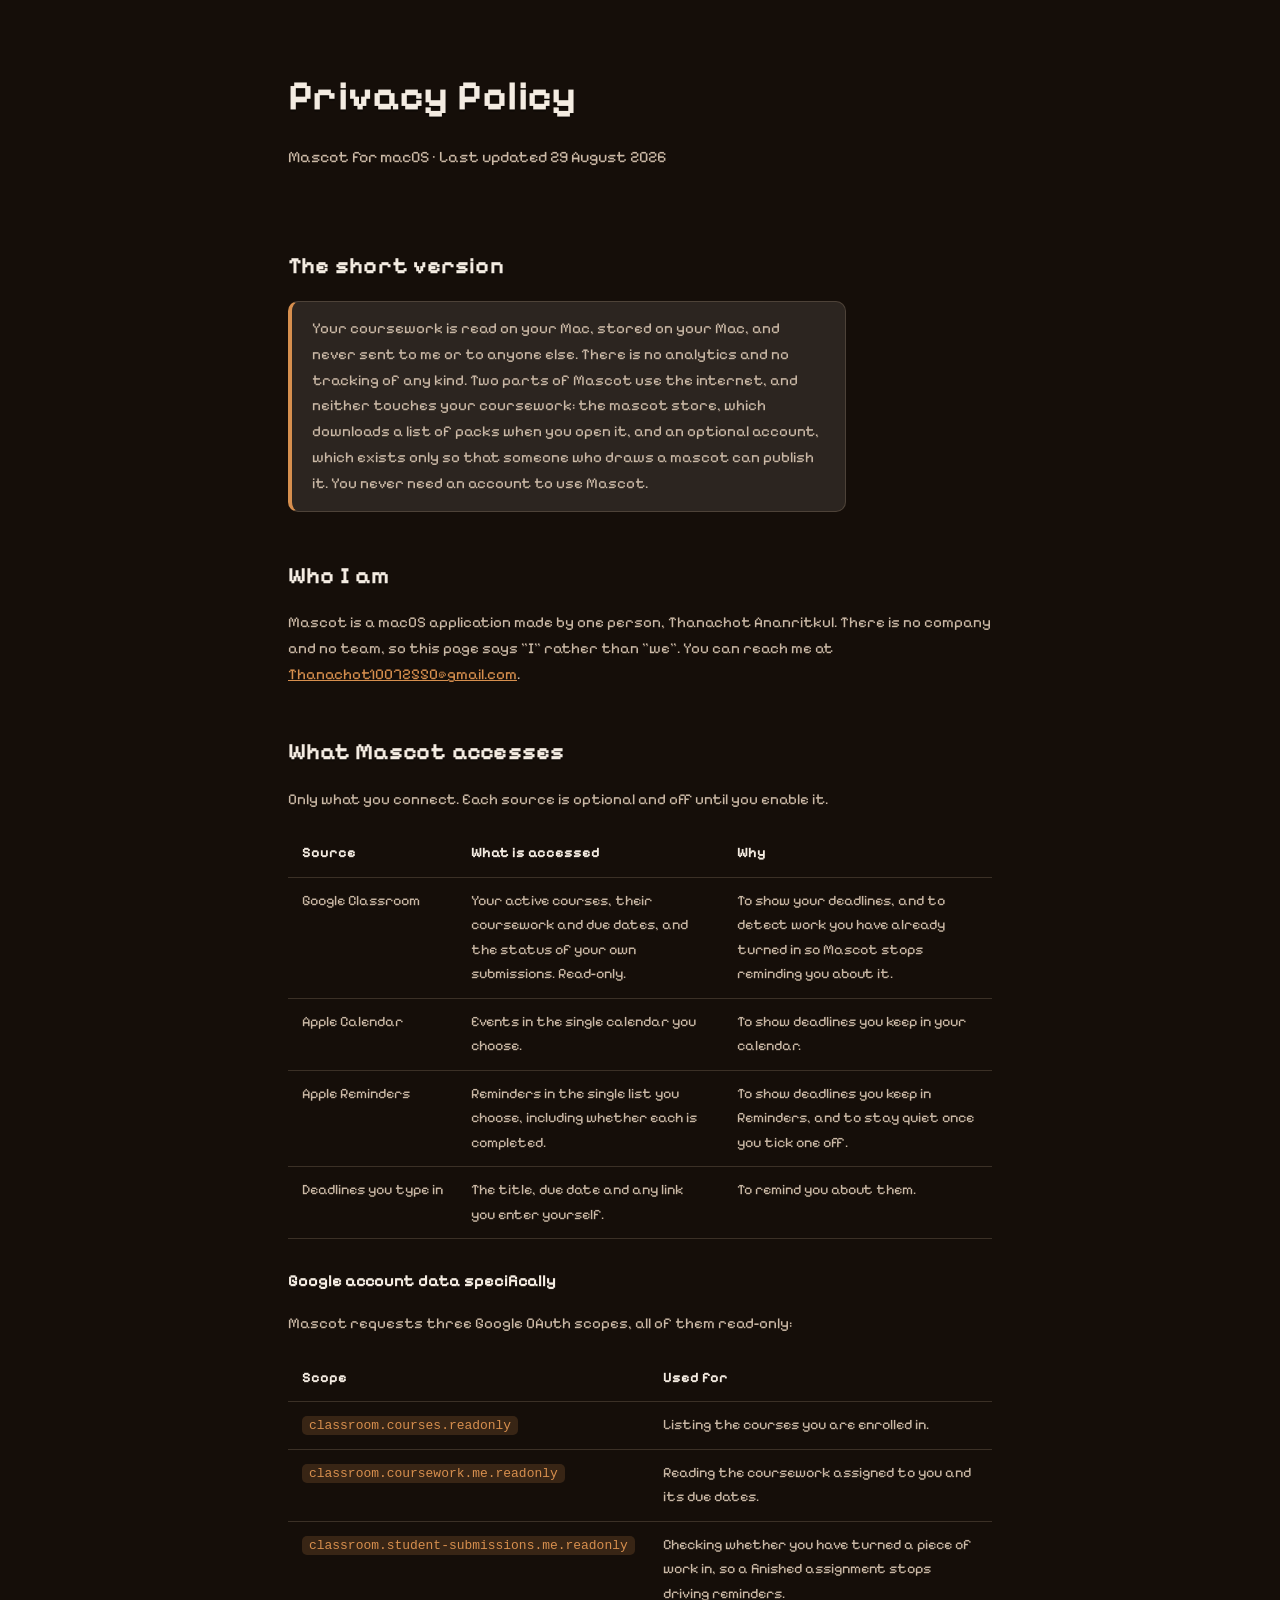
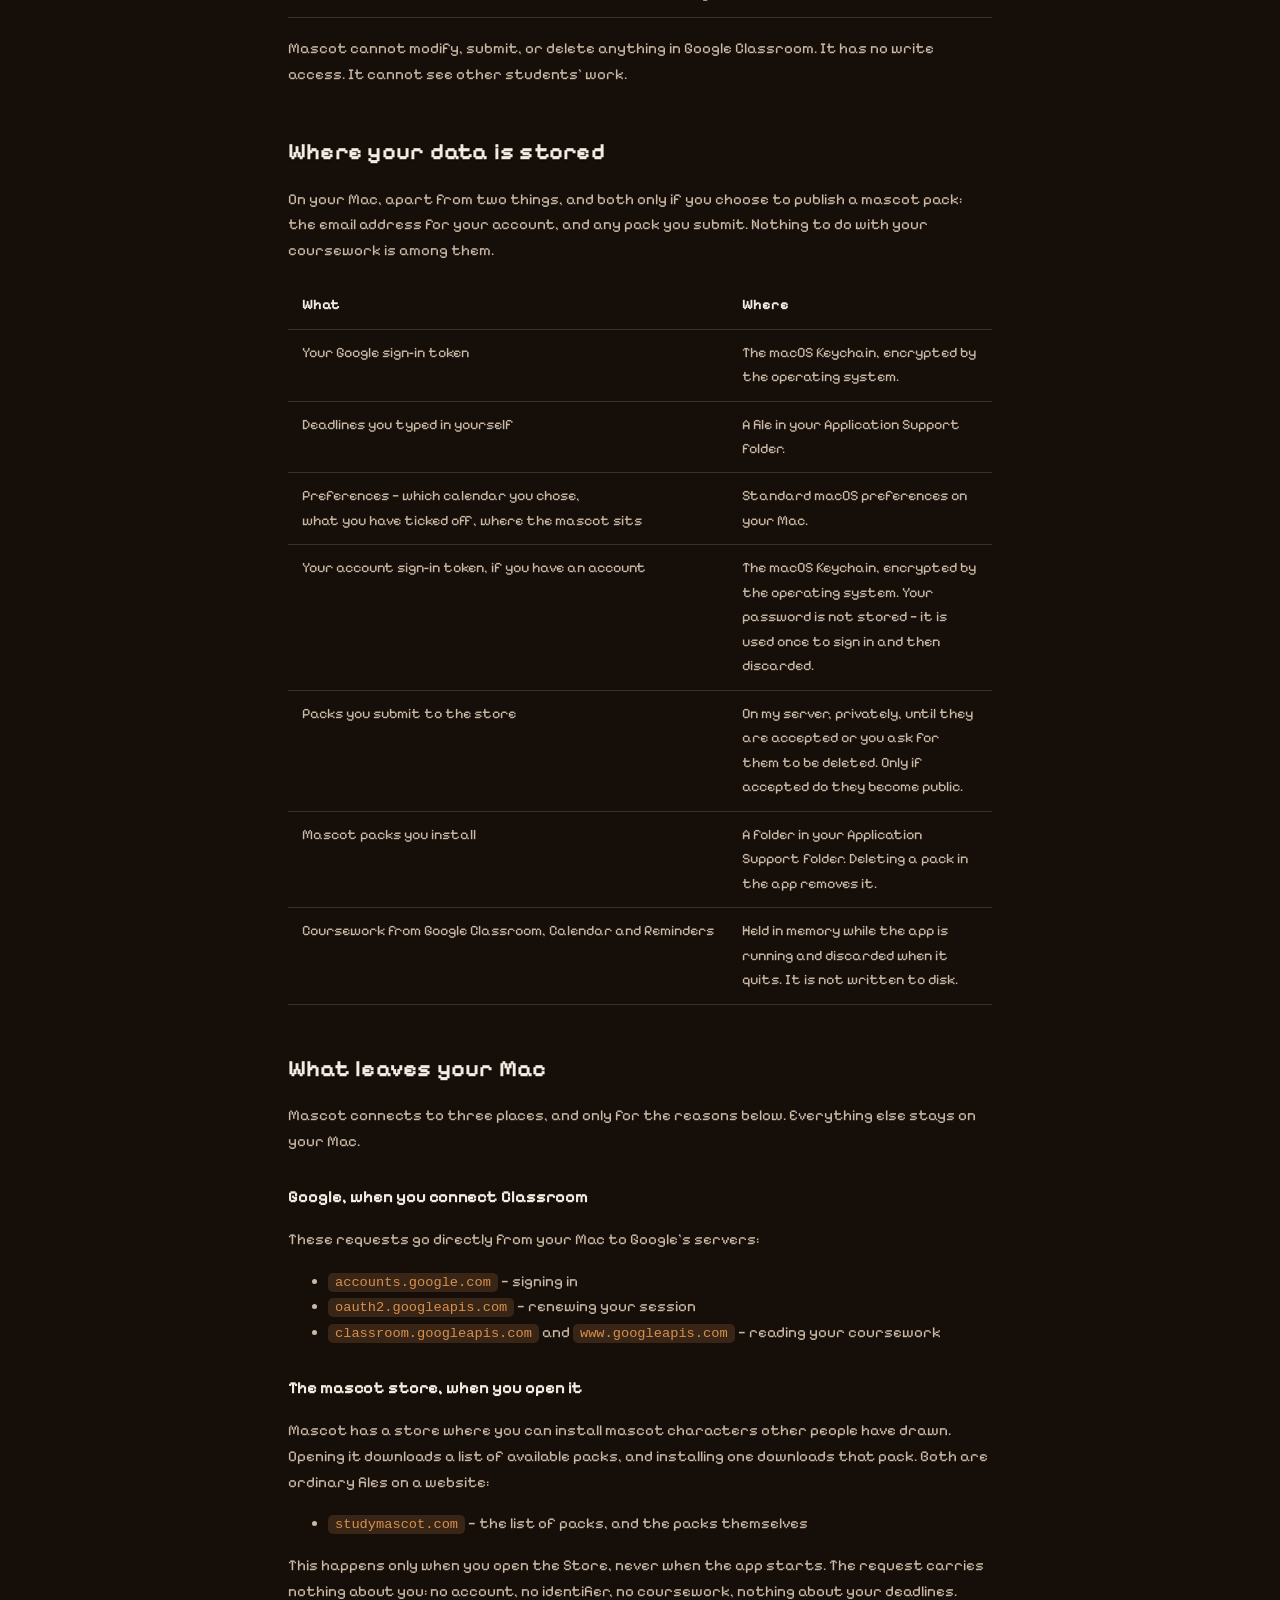
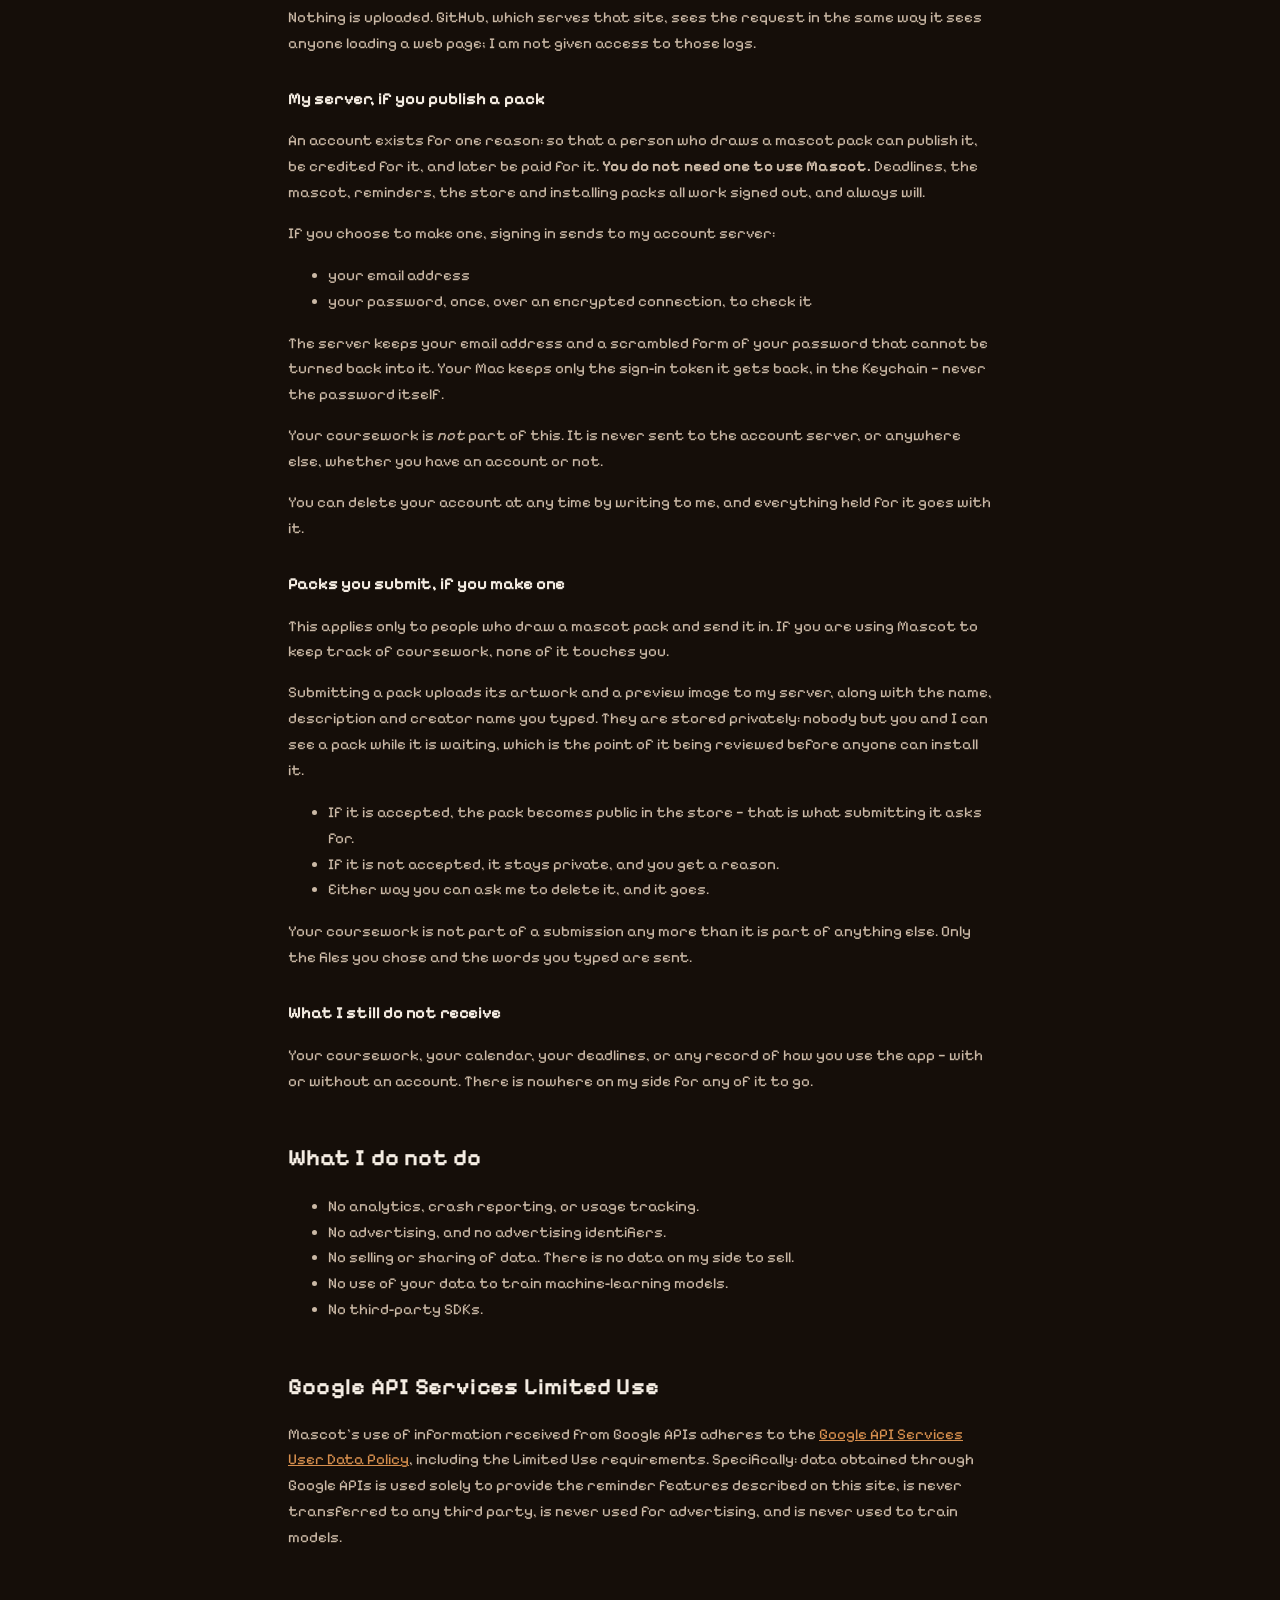
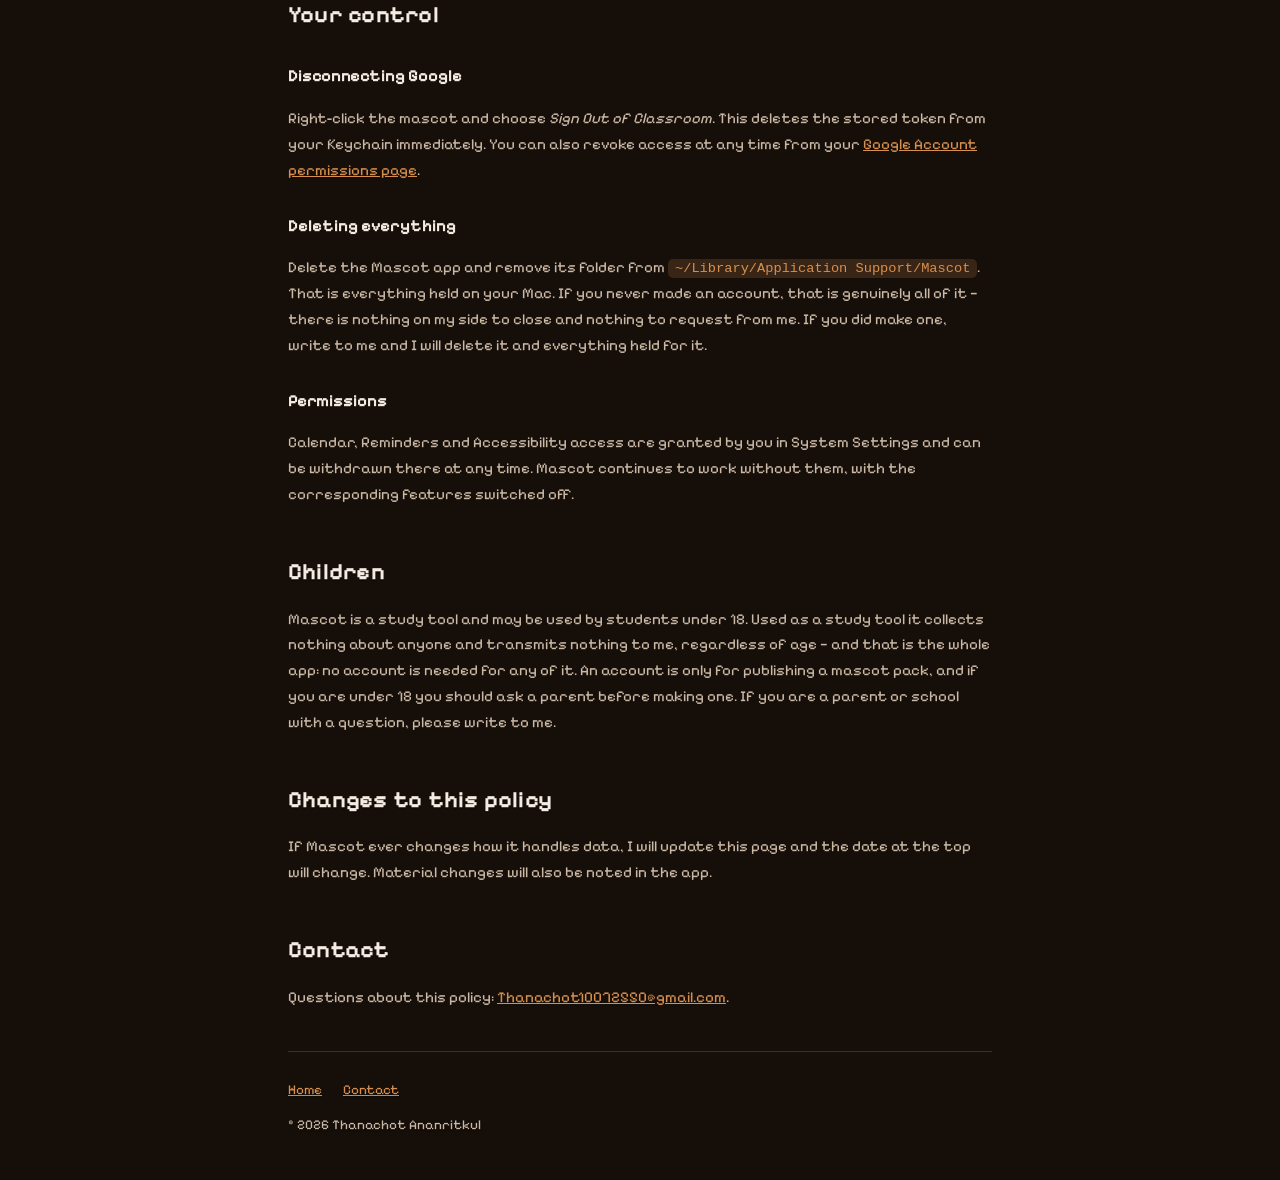
==== privacy.html @ b9bcf51c "Move the site to studymascot.com" ====
<!doctype html>
<html lang="en">
<head>
<meta charset="utf-8">
<meta name="viewport" content="width=device-width, initial-scale=1">
<title>Privacy Policy — Mascot</title>
<meta name="description" content="How Mascot for macOS handles your data. Short version: it stays on your Mac.">
<link rel="stylesheet" href="style.css">
</head>
<body class="doc">
<div class="wrap">

<header style="padding-bottom:24px">
    <h1>Privacy Policy</h1>
    <p class="lede">Mascot for macOS · Last updated 29 August 2026</p>
</header>

<h2>The short version</h2>

<p class="note">
    Your coursework is read on your Mac, stored on your Mac, and never sent to me or
    to anyone else. There is no analytics and no tracking of any kind.
    Two parts of Mascot use the internet, and neither touches your coursework: the
    mascot store, which downloads a list of packs when you open it, and an optional
    account, which exists only so that someone who draws a mascot can publish it.
    You never need an account to use Mascot.
</p>

<h2>Who I am</h2>

<p>
    Mascot is a macOS application made by one person, Thanachot Ananritkul. There is no
    company and no team, so this page says "I" rather than "we". You can reach me at <a href="mailto:Thanachot10072550@gmail.com">Thanachot10072550@gmail.com</a>.
</p>

<h2>What Mascot accesses</h2>

<p>Only what you connect. Each source is optional and off until you enable it.</p>

<table>
    <tr>
        <th>Source</th>
        <th>What is accessed</th>
        <th>Why</th>
    </tr>
    <tr>
        <td>Google Classroom</td>
        <td>
            Your active courses, their coursework and due dates, and the status of
            your own submissions. Read-only.
        </td>
        <td>
            To show your deadlines, and to detect work you have already turned in so
            Mascot stops reminding you about it.
        </td>
    </tr>
    <tr>
        <td>Apple Calendar</td>
        <td>Events in the single calendar you choose.</td>
        <td>To show deadlines you keep in your calendar.</td>
    </tr>
    <tr>
        <td>Apple Reminders</td>
        <td>Reminders in the single list you choose, including whether each is completed.</td>
        <td>To show deadlines you keep in Reminders, and to stay quiet once you tick one off.</td>
    </tr>
    <tr>
        <td>Deadlines you type in</td>
        <td>The title, due date and any link you enter yourself.</td>
        <td>To remind you about them.</td>
    </tr>
</table>

<h3>Google account data specifically</h3>

<p>Mascot requests three Google OAuth scopes, all of them read-only:</p>

<table>
    <tr><th>Scope</th><th>Used for</th></tr>
    <tr>
        <td><code>classroom.courses.readonly</code></td>
        <td>Listing the courses you are enrolled in.</td>
    </tr>
    <tr>
        <td><code>classroom.coursework.me.readonly</code></td>
        <td>Reading the coursework assigned to you and its due dates.</td>
    </tr>
    <tr>
        <td><code>classroom.student-submissions.me.readonly</code></td>
        <td>
            Checking whether you have turned a piece of work in, so a finished
            assignment stops driving reminders.
        </td>
    </tr>
</table>

<p>
    Mascot cannot modify, submit, or delete anything in Google Classroom. It has no
    write access. It cannot see other students' work.
</p>

<h2>Where your data is stored</h2>

<p>
    On your Mac, apart from two things, and both only if you choose to publish a
    mascot pack: the email address for your account, and any pack you submit. Nothing
    to do with your coursework is among them.
</p>

<table>
    <tr><th>What</th><th>Where</th></tr>
    <tr>
        <td>Your Google sign-in token</td>
        <td>The macOS Keychain, encrypted by the operating system.</td>
    </tr>
    <tr>
        <td>Deadlines you typed in yourself</td>
        <td>A file in your Application Support folder.</td>
    </tr>
    <tr>
        <td>Preferences — which calendar you chose,<br> what you have ticked off, where the mascot sits<br></td>
        <td>Standard macOS preferences on your Mac.</td>
    </tr>
    <tr>
        <td>Your account sign-in token, if you have an account</td>
        <td>
            The macOS Keychain, encrypted by the operating system. Your password is
            not stored — it is used once to sign in and then discarded.
        </td>
    </tr>
    <tr>
        <td>Packs you submit to the store</td>
        <td>
            On my server, privately, until they are accepted or you ask for them to be
            deleted. Only if accepted do they become public.
        </td>
    </tr>
    <tr>
        <td>Mascot packs you install</td>
        <td>
            A folder in your Application Support folder. Deleting a pack in the app
            removes it.
        </td>
    </tr>
    <tr>
        <td>Coursework from Google Classroom, Calendar and Reminders</td>
        <td>
            Held in memory while the app is running and discarded when it quits. It is
            not written to disk.
        </td>
    </tr>
</table>

<h2>What leaves your Mac</h2>

<p>
    Mascot connects to three places, and only for the reasons below. Everything else
    stays on your Mac.
</p>

<h3>Google, when you connect Classroom</h3>

<p>These requests go directly from your Mac to Google's servers:</p>

<ul>
    <li><code>accounts.google.com</code> — signing in</li>
    <li><code>oauth2.googleapis.com</code> — renewing your session</li>
    <li><code>classroom.googleapis.com</code> and <code>www.googleapis.com</code> — reading your coursework</li>
</ul>

<h3>The mascot store, when you open it</h3>

<p>
    Mascot has a store where you can install mascot characters other people have
    drawn. Opening it downloads a list of available packs, and installing one
    downloads that pack. Both are ordinary files on a website:
</p>

<ul>
    <li><code>studymascot.com</code> — the list of packs, and the packs themselves</li>
</ul>

<p>
    This happens only when you open the Store, never when the app starts. The request
    carries nothing about you: no account, no identifier, no coursework, nothing about
    your deadlines. Nothing is uploaded. GitHub, which serves that site, sees the
    request in the same way it sees anyone loading a web page; I am not given access
    to those logs.
</p>

<h3>My server, if you publish a pack</h3>

<p>
    An account exists for one reason: so that a person who draws a mascot pack can
    publish it, be credited for it, and later be paid for it. <strong>You do not need
    one to use Mascot.</strong> Deadlines, the mascot, reminders, the store and
    installing packs all work signed out, and always will.
</p>

<p>If you choose to make one, signing in sends to my account server:</p>

<ul>
    <li>your email address</li>
    <li>your password, once, over an encrypted connection, to check it</li>
</ul>

<p>
    The server keeps your email address and a scrambled form of your password that
    cannot be turned back into it. Your Mac keeps only the sign-in token it gets back,
    in the Keychain — never the password itself.
</p>

<p>
    Your coursework is <em>not</em> part of this. It is never sent to the account
    server, or anywhere else, whether you have an account or not.
</p>

<p>
    You can delete your account at any time by writing to me, and everything held for
    it goes with it.
</p>

<h3>Packs you submit, if you make one</h3>

<p>
    This applies only to people who draw a mascot pack and send it in. If you are using
    Mascot to keep track of coursework, none of it touches you.
</p>

<p>
    Submitting a pack uploads its artwork and a preview image to my server, along with
    the name, description and creator name you typed. They are stored privately: nobody
    but you and I can see a pack while it is waiting, which is the point of it being
    reviewed before anyone can install it.
</p>

<ul>
    <li>If it is accepted, the pack becomes public in the store — that is what
        submitting it asks for.</li>
    <li>If it is not accepted, it stays private, and you get a reason.</li>
    <li>Either way you can ask me to delete it, and it goes.</li>
</ul>

<p>
    Your coursework is not part of a submission any more than it is part of anything
    else. Only the files you chose and the words you typed are sent.
</p>

<h3>What I still do not receive</h3>

<p>
    Your coursework, your calendar, your deadlines, or any record of how you use the
    app — with or without an account. There is nowhere on my side for any of it to go.
</p>

<h2>What I do not do</h2>

<ul>
    <li>No analytics, crash reporting, or usage tracking.</li>
    <li>No advertising, and no advertising identifiers.</li>
    <li>No selling or sharing of data. There is no data on my side to sell.</li>
    <li>No use of your data to train machine-learning models.</li>
    <li>No third-party SDKs.</li>
</ul>

<h2>Google API Services Limited Use</h2>

<p>
    Mascot's use of information received from Google APIs adheres to the
    <a href="https://developers.google.com/terms/api-services-user-data-policy">Google
    API Services User Data Policy</a>, including the Limited Use requirements.
    Specifically: data obtained through Google APIs is used solely to provide the
    reminder features described on this site, is never transferred to any third party,
    is never used for advertising, and is never used to train models.
</p>

<h2>Your control</h2>

<h3>Disconnecting Google</h3>
<p>
    Right-click the mascot and choose <em>Sign Out of Classroom</em>. This deletes the
    stored token from your Keychain immediately. You can also revoke access at any time
    from your
    <a href="https://myaccount.google.com/permissions">Google Account permissions
    page</a>.
</p>

<h3>Deleting everything</h3>
<p>
    Delete the Mascot app and remove its folder from
    <code>~/Library/Application Support/Mascot</code>. That is everything held on your
    Mac. If you never made an account, that is genuinely all of it — there is nothing
    on my side to close and nothing to request from me. If you did make one, write to
    me and I will delete it and everything held for it.
</p>

<h3>Permissions</h3>
<p>
    Calendar, Reminders and Accessibility access are granted by you in System Settings
    and can be withdrawn there at any time. Mascot continues to work without them, with
    the corresponding features switched off.
</p>

<h2>Children</h2>
<p>
    Mascot is a study tool and may be used by students under 18. Used as a study tool
    it collects nothing about anyone and transmits nothing to me, regardless of age —
    and that is the whole app: no account is needed for any of it. An account is only
    for publishing a mascot pack, and if you are under 18 you should ask a parent
    before making one. If you are a parent or school with a question, please write to
    me.
</p>

<h2>Changes to this policy</h2>
<p>
    If Mascot ever changes how it handles data, I will update this page and the date
    at the top will change. Material changes will also be noted in the app.
</p>

<h2>Contact</h2>
<p>
    Questions about this policy: <a href="mailto:Thanachot10072550@gmail.com">Thanachot10072550@gmail.com</a>.
</p>

<footer>
    <a href="index.html">Home</a>
    <a href="mailto:Thanachot10072550@gmail.com">Contact</a>
    <div style="margin-top:12px">© 2026 Thanachot Ananritkul</div>
</footer>

</div>
</body>
</html>
---- style.css ----
@import url('https://fonts.googleapis.com/css2?family=Pixelify+Sans:wght@400;500;600;700&display=swap');

:root {
    --ink:        #f4ece2;   /* cream text on the dark half   */
    --ink-dark:   #2a201a;   /* dark text on the light half   */
    --muted:      #cbb9a6;
    --muted-dark: #4c3f36;
    --accent:     #d78f4e;
    --accent-2:   #b8622f;
    --line:       rgba(255, 222, 186, 0.16);
    --line-dark:  rgba(42, 32, 26, 0.22);
    --card:       linear-gradient(152deg, rgba(255, 226, 190, 0.10), rgba(0, 0, 0, 0.22));
    --card-light: rgba(255, 250, 244, 0.14);

    --display: "Pixelify Sans", "Courier New", ui-monospace, monospace;
}

* { box-sizing: border-box; }

/* html keeps its own colour so body's gradient is NOT propagated to the canvas —
   that lets the gradient span the whole document instead of the viewport. */
html {
    scroll-behavior: smooth;
    background: #8f8377;
}

body {
    margin: 0;
    min-height: 100vh;
    color: var(--ink);
    font-family: var(--display);
    font-size: 16px;
    line-height: 1.7;
    -webkit-font-smoothing: antialiased;

    background-color: #0d0906;
    background-image:
        radial-gradient(120% 70% at 78% 2%, rgba(150, 96, 48, 0.28), transparent 60%),
        radial-gradient(90% 50% at 20% 62%, rgba(190, 150, 110, 0.18), transparent 65%),
        linear-gradient(180deg,
            #0d0906   0%,
            #150e09  16%,
            #241810  34%,
            #3d3025  52%,
            #63564a  70%,
            #837669  85%,
            #8f8377 100%);
    background-repeat: no-repeat;
    background-size: 100% 100%;
}

.wrap { max-width: 1000px; margin: 0 auto; padding: 0 28px; }

a { color: var(--accent); }

/* ---------- hero ---------- */

header {
    display: grid;
    grid-template-columns: 1.15fr 1fr;
    gap: 48px;
    align-items: center;
    padding: 88px 0 96px;
}

h1 {
    font-size: clamp(2.2rem, 5.4vw, 3.5rem);
    line-height: 1.18;
    margin: 0 0 22px;
    letter-spacing: 0.01em;
    text-shadow: 0 2px 0 rgba(0, 0, 0, 0.35);
}

h1 .hl { color: var(--accent); }

.lede {
    font-size: 1rem;
    color: var(--muted);
    margin: 0 0 34px;
    max-width: 46ch;
}

.lede .hl { color: var(--accent); }

.hero-art {
    aspect-ratio: 1 / 0.86;
    border-radius: 44px;
    background:
        radial-gradient(80% 70% at 50% 30%, rgba(215, 143, 78, 0.16), transparent 70%),
        linear-gradient(160deg, rgba(255, 226, 190, 0.09), rgba(0, 0, 0, 0.28));
    border: 1px solid var(--line);
    box-shadow: inset 0 1px 0 rgba(255, 232, 205, 0.10), 0 30px 70px rgba(0, 0, 0, 0.45);
    display: grid;
    place-items: center;
}

.mascot {
    width: 176px;
    height: 162px;
    image-rendering: pixelated;   /* keeps the sprite crisp */
    display: block;
}

/* ---------- buttons ---------- */

.btn {
    display: inline-block;
    background: linear-gradient(180deg, var(--accent), var(--accent-2));
    color: #1a0f07;
    text-decoration: none;
    font-family: var(--display);
    font-weight: 700;
    font-size: 0.95rem;
    padding: 13px 26px;
    border-radius: 12px;
    box-shadow: 0 10px 26px rgba(184, 98, 47, 0.32);
}

.btn:hover { filter: brightness(1.07); }

.btn-ghost {
    display: inline-block;
    text-decoration: none;
    font-family: var(--display);
    font-weight: 600;
    font-size: 0.85rem;
    letter-spacing: 0.08em;
    text-transform: uppercase;
    color: var(--ink);
    padding: 9px 20px;
    border: 1px solid rgba(255, 250, 244, 0.55);
    border-radius: 999px;
    background: rgba(255, 250, 244, 0.06);
}

.btn-ghost:hover { background: rgba(255, 250, 244, 0.16); }
/* Container sizing and the signature gradient background */
.ig_logo {
  position: relative;
  width: 150px;
  height: 150px;
  border-radius: 35px;
  /* Complex radial gradient mimicking the official Instagram brand colors */
  background: radial-gradient(circle at 30% 107%, #fdf497 0%, #fdf497 5%, #fd5949 45%, #d6249f 60%, #285aeb 90%);
  box-shadow: 0px 10px 20px rgba(0, 0, 0, 0.15);
  display: flex;
  justify-content: center;
  align-items: center;
}

/* The white camera outline box */
.ig_logo::before {
  content: "";
  position: absolute;
  width: 100px;
  height: 100px;
  border: 9px solid #ffffff;
  border-radius: 28px;
  display: flex;
  justify-content: center;
  align-items: center;
}

/* The camera lens (center circle) and top-right flash dot */
.ig_logo::after {
  content: "";
  position: absolute;
  /* Center lens */
  width: 38px;
  height: 38px;
  border: 9px solid #ffffff;
  border-radius: 50%;
  
  /* Top-right flash dot created using box-shadow to avoid extra HTML elements */
  box-shadow: 26px -26px 0 -4px #ffffff;
}





/* ---------- sections ---------- */

h2 {
    font-size: clamp(1.7rem, 3.6vw, 2.35rem);
    margin: 0 0 26px;
    letter-spacing: 0.01em;
    text-shadow: 0 2px 0 rgba(0, 0, 0, 0.28);
}

h3 { font-size: 1.05rem; margin: 0 0 10px; }

section { padding: 20px 0 72px; }

/* feature cards */

.cards {
    display: grid;
    grid-template-columns: repeat(4, 1fr);
    gap: 20px;
}

.card {
    background: var(--card);
    border: 1px solid var(--line);
    border-radius: 20px;
    padding: 22px 22px 26px;
    box-shadow: inset 0 1px 0 rgba(255, 232, 205, 0.09), 0 18px 40px rgba(0, 0, 0, 0.3);
}

.card h3 {
    font-size: 1.35rem;
    letter-spacing: 0.04em;
    text-transform: uppercase;
    margin: 0 0 12px;
}

.card p { margin: 0; color: var(--muted); font-size: 0.82rem; line-height: 1.7; }

/* privacy block */

.statement { font-size: 1.15rem; margin: 0 0 26px; max-width: 62ch; }

.note {
    background: rgba(255, 244, 232, 0.10);
    border: 1px solid var(--line);
    border-left: 4px solid var(--accent);
    border-radius: 10px;
    padding: 14px 20px;
    color: var(--muted);
    font-size: 0.85rem;
    max-width: 62ch;
}

/* download strip */

.strip {
    display: flex;
    flex-wrap: wrap;
    align-items: center;
    gap: 20px 28px;
    background: var(--card);
    border: 1px solid var(--line);
    border-radius: 20px;
    padding: 26px 28px;
}

.strip p { margin: 0; color: var(--muted); font-size: 0.9rem; }

/* questions — sits on the light half of the gradient */

.faq { display: grid; grid-template-columns: repeat(2, 1fr); gap: 22px; }

.qa {
    background: var(--card-light);
    border: 1px solid rgba(255, 250, 244, 0.28);
    border-radius: 20px;
    padding: 26px 28px;
    color: var(--ink-dark);
    box-shadow: 0 14px 34px rgba(0, 0, 0, 0.12);
}

.qa h3 { font-size: 1.2rem; color: var(--ink-dark); margin-bottom: 14px; }
.qa p  { margin: 0; font-size: 0.95rem; color: var(--muted-dark); }
.qa a  { color: var(--accent-2); }

.contact { margin-top: 34px; }

.contact-list {
    list-style: none;
    margin: 22px 0 0;
    padding: 0;
    display: grid;
    gap: 6px;
    justify-items: start;
}

.contact-list a {
    display: flex;
    align-items: center;
    gap: 16px;
    padding: 7px 12px 7px 6px;
    margin-left: -6px;
    border-radius: 12px;
    color: var(--ink-dark);
    text-decoration: none;
    font-size: 1.05rem;
    line-height: 1.3;
    word-break: break-word;
}

.contact-list a:hover {
    background: rgba(255, 250, 244, 0.22);
    color: #1c130d;
}

.contact-icon {
    flex: none;
    width: 34px;
    height: 34px;
    display: grid;
    place-items: center;
}

.contact-icon svg { width: 100%; height: auto; display: block; }

/* ---------- long-form pages (privacy policy) ----------
   These run for screens of text, so they skip the gradient and stay dark
   throughout — cream body copy needs a dark ground the whole way down. */

body.doc {
    background-image: none;
    background-color: #150e09;
}

body.doc .wrap { max-width: 760px; }

body.doc header {
    display: block;
    padding: 72px 0 8px;
}

body.doc h1 { font-size: clamp(1.9rem, 4.5vw, 2.6rem); }
body.doc h2 { font-size: 1.45rem; margin: 44px 0 12px; }
body.doc h3 { font-size: 1.05rem; margin: 28px 0 8px; }
body.doc p, body.doc li { color: var(--muted); font-size: 0.95rem; }
body.doc .lede { font-size: 1rem; margin-bottom: 8px; }

body.doc footer {
    text-align: left;
    text-transform: none;
    letter-spacing: 0;
    font-size: 0.85rem;
    color: var(--muted);
    border-top: 1px solid var(--line);
}

body.doc footer a { color: var(--accent); margin: 0 18px 0 0; }

table { border-collapse: collapse; width: 100%; margin: 18px 0; font-size: 0.9rem; }
th, td { text-align: left; padding: 11px 14px; border-bottom: 1px solid var(--line); vertical-align: top; }
th { font-weight: 700; }
td { color: var(--muted); }
td:first-child { white-space: nowrap; }

code {
    background: rgba(215, 143, 78, 0.18);
    color: var(--accent);
    padding: 2px 7px;
    border-radius: 5px;
    font-size: 0.9em;
}

/* ---------- footer ---------- */

footer {
    margin-top: 40px;
    padding: 26px 0 44px;
    border-top: 1px solid rgba(42, 32, 26, 0.28);
    text-align: center;
    color: #fdf7f0;
    font-size: 0.78rem;
    letter-spacing: 0.1em;
    text-transform: uppercase;
    text-shadow: 0 1px 2px rgba(0, 0, 0, 0.35);
}

footer a { color: #fdf7f0; margin: 0 10px; }

/* ---------- publish reminder ---------- */



.todo code { background: rgba(0, 0, 0, 0.28); }

/* ---------- responsive ---------- */

@media (prefers-reduced-motion: reduce) {
    html { scroll-behavior: auto; }
}

@media (max-width: 900px) {
    .cards { grid-template-columns: repeat(2, 1fr); }
}

@media (max-width: 820px) {
    header { grid-template-columns: 1fr; padding: 64px 0 72px; }
    .hero-art { order: -1; aspect-ratio: 1 / 0.6; border-radius: 32px; }
    .faq { grid-template-columns: 1fr; }
}

@media (max-width: 560px) {
    .wrap { padding: 0 20px; }
    .cards { grid-template-columns: 1fr; }
}
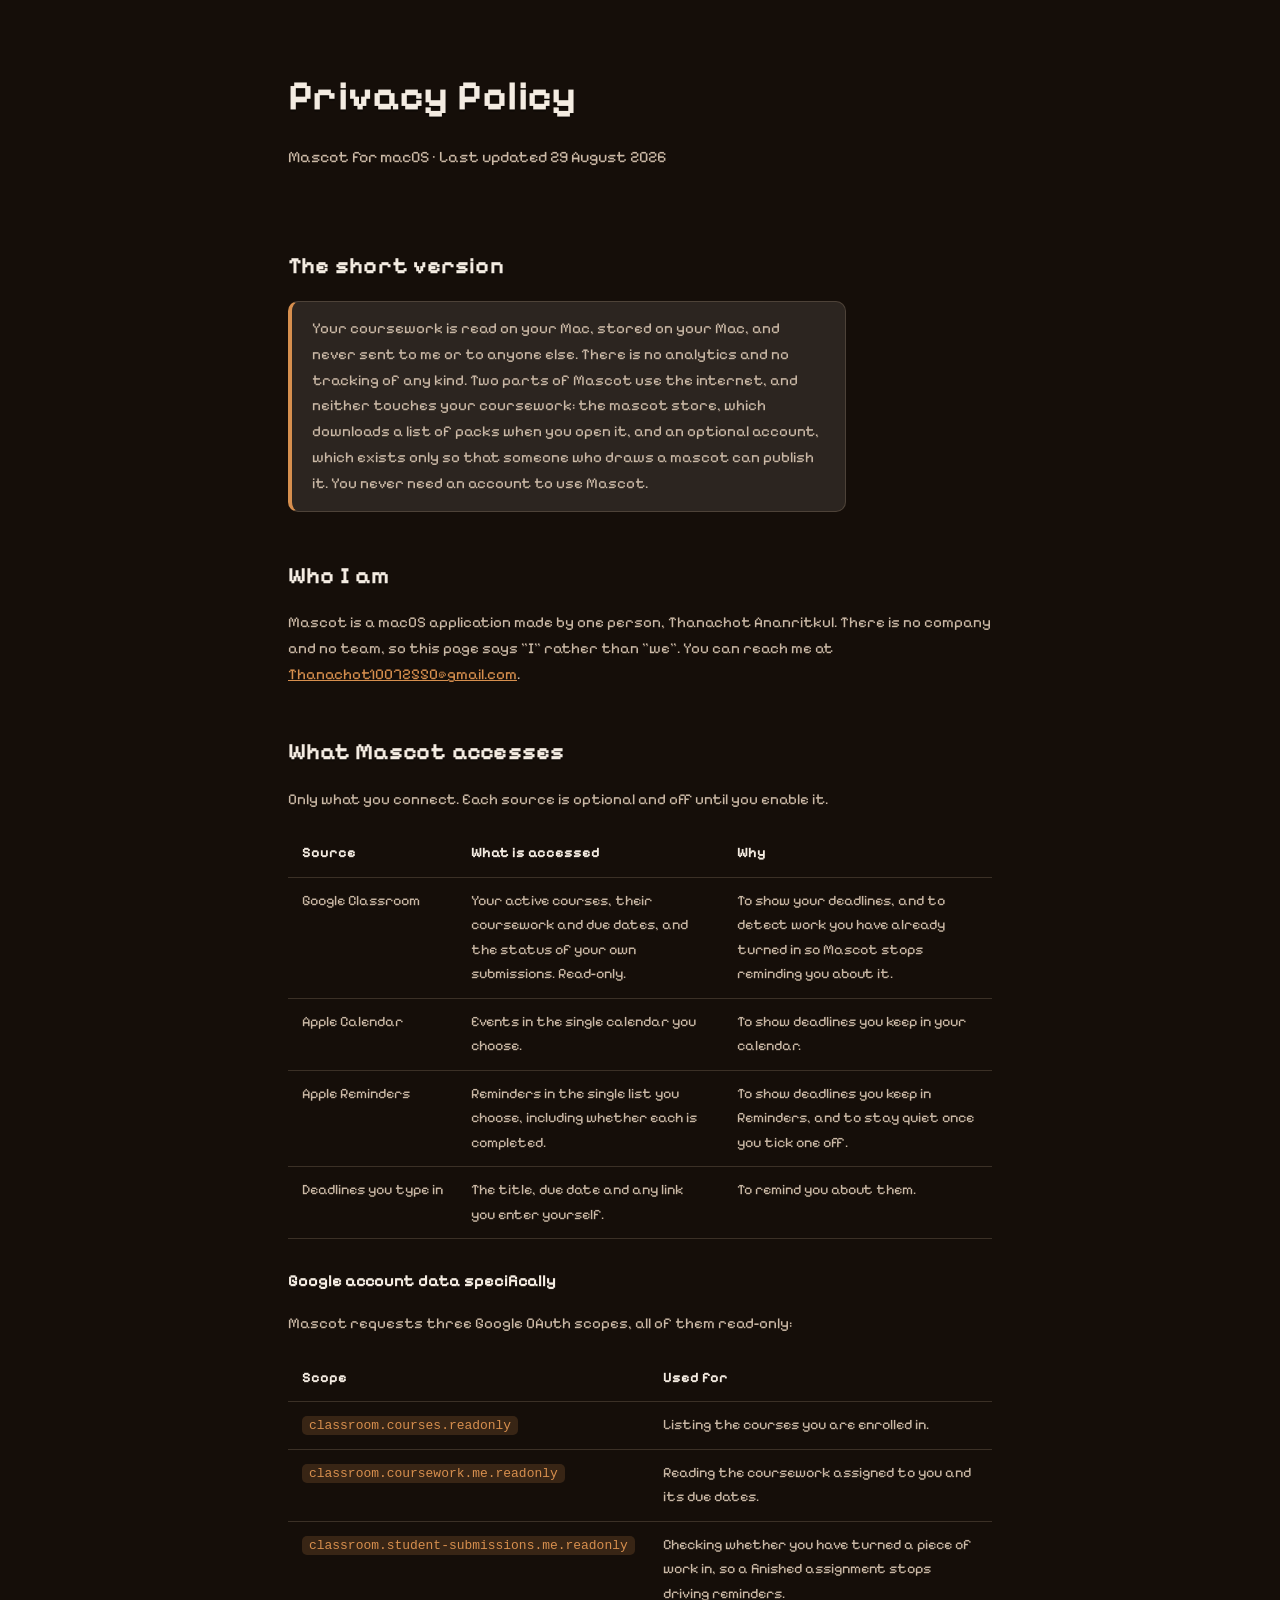
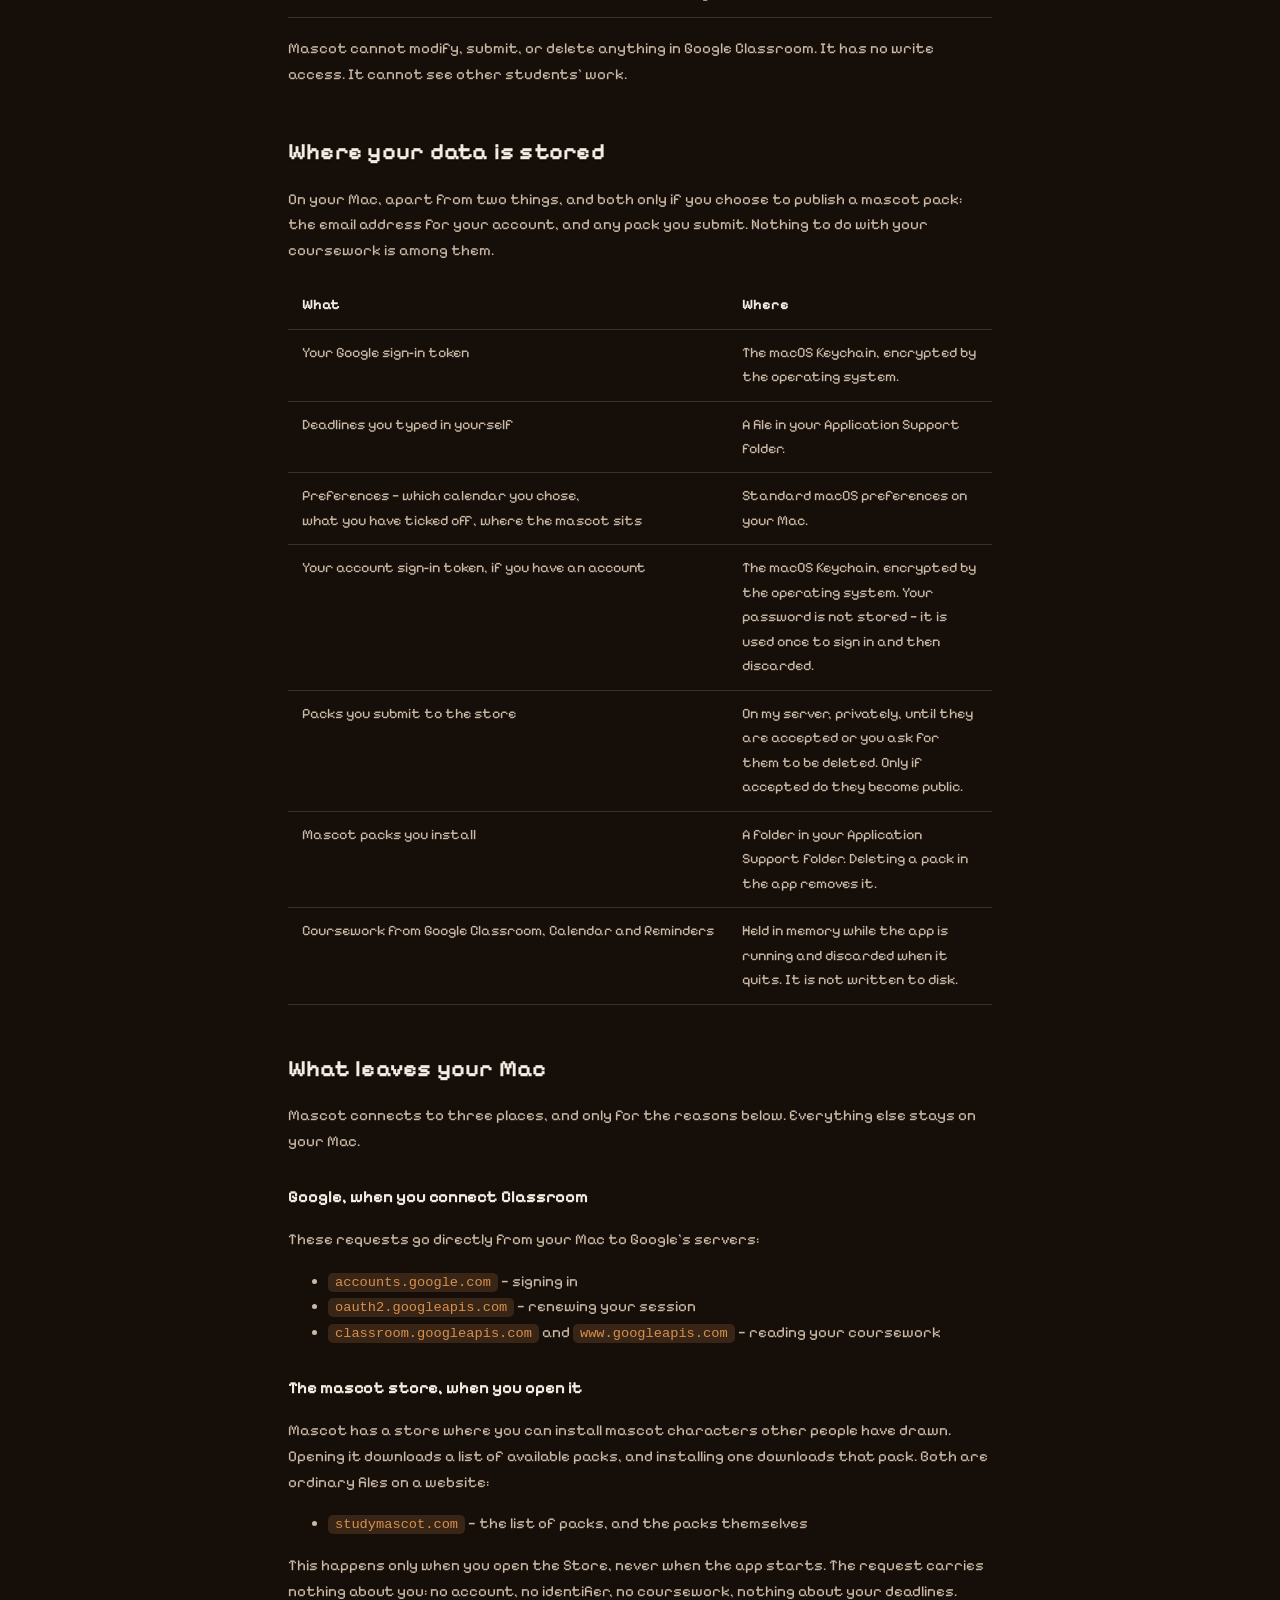
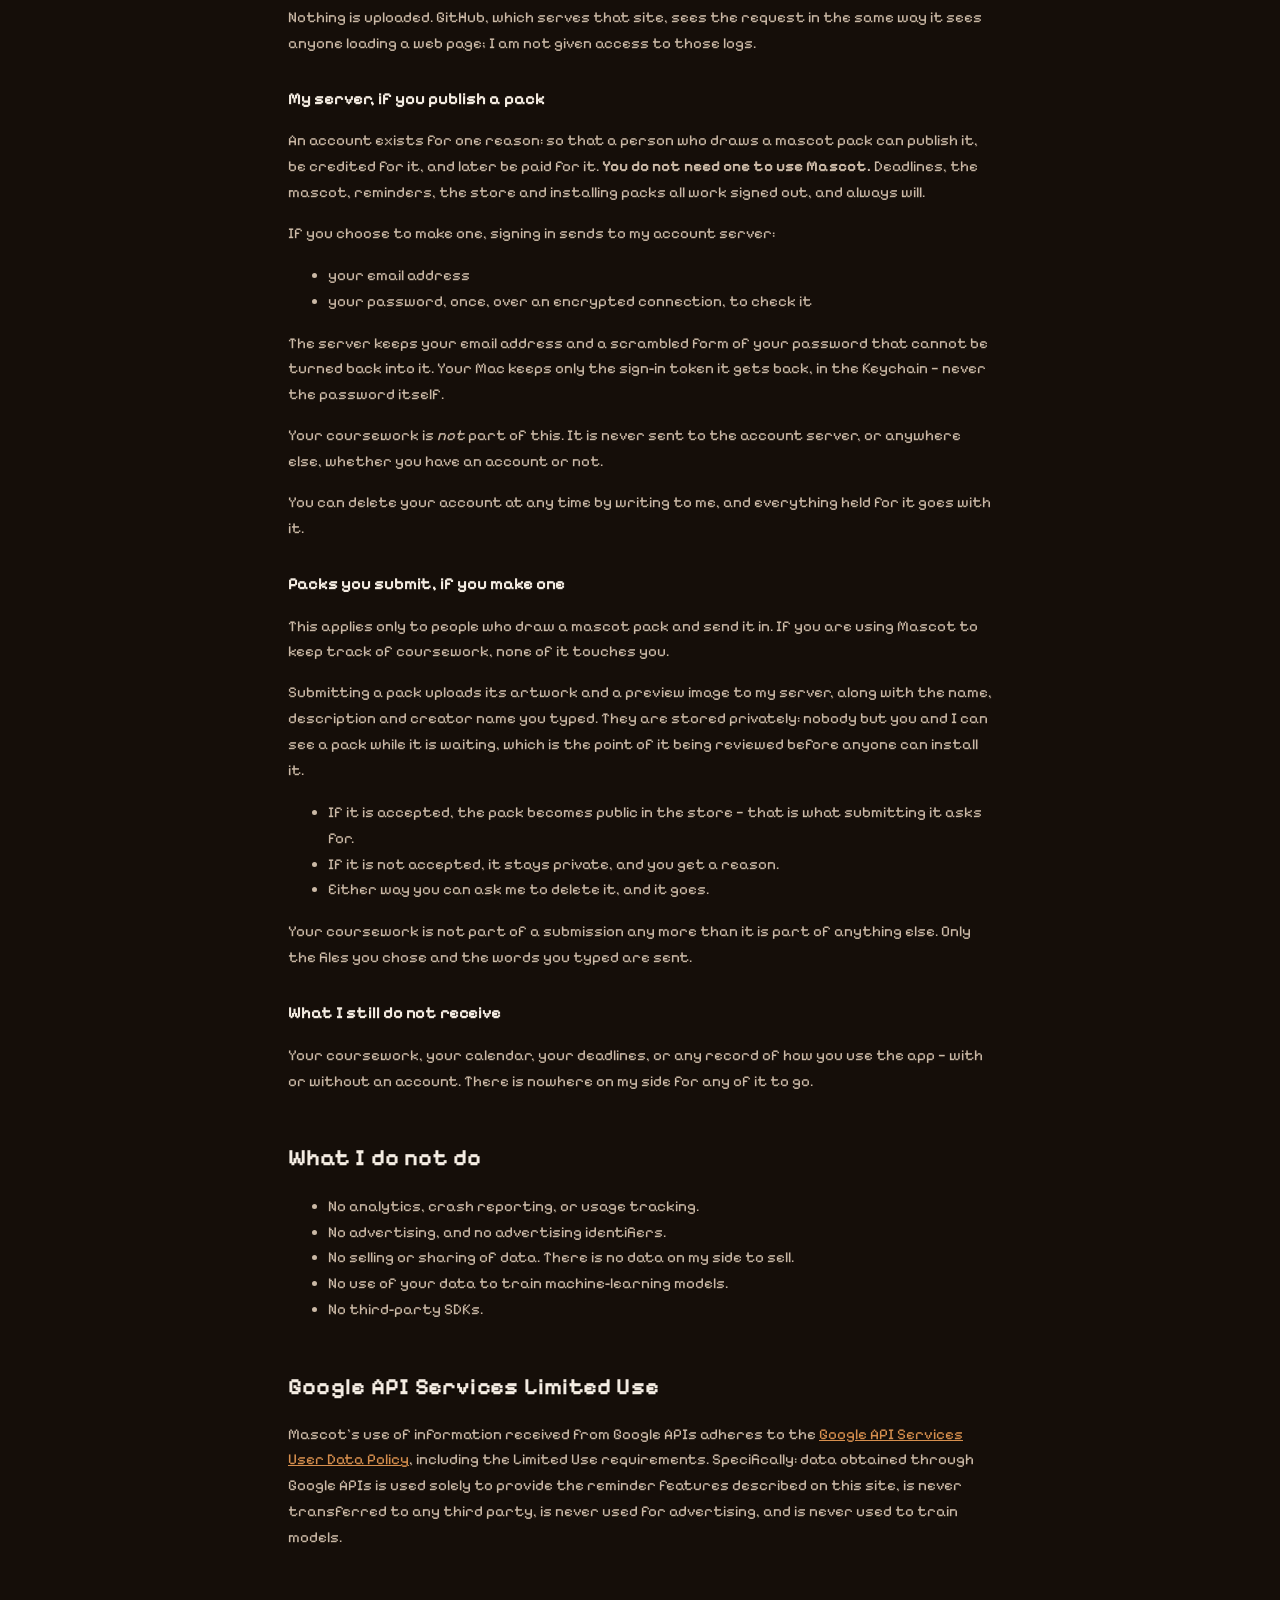
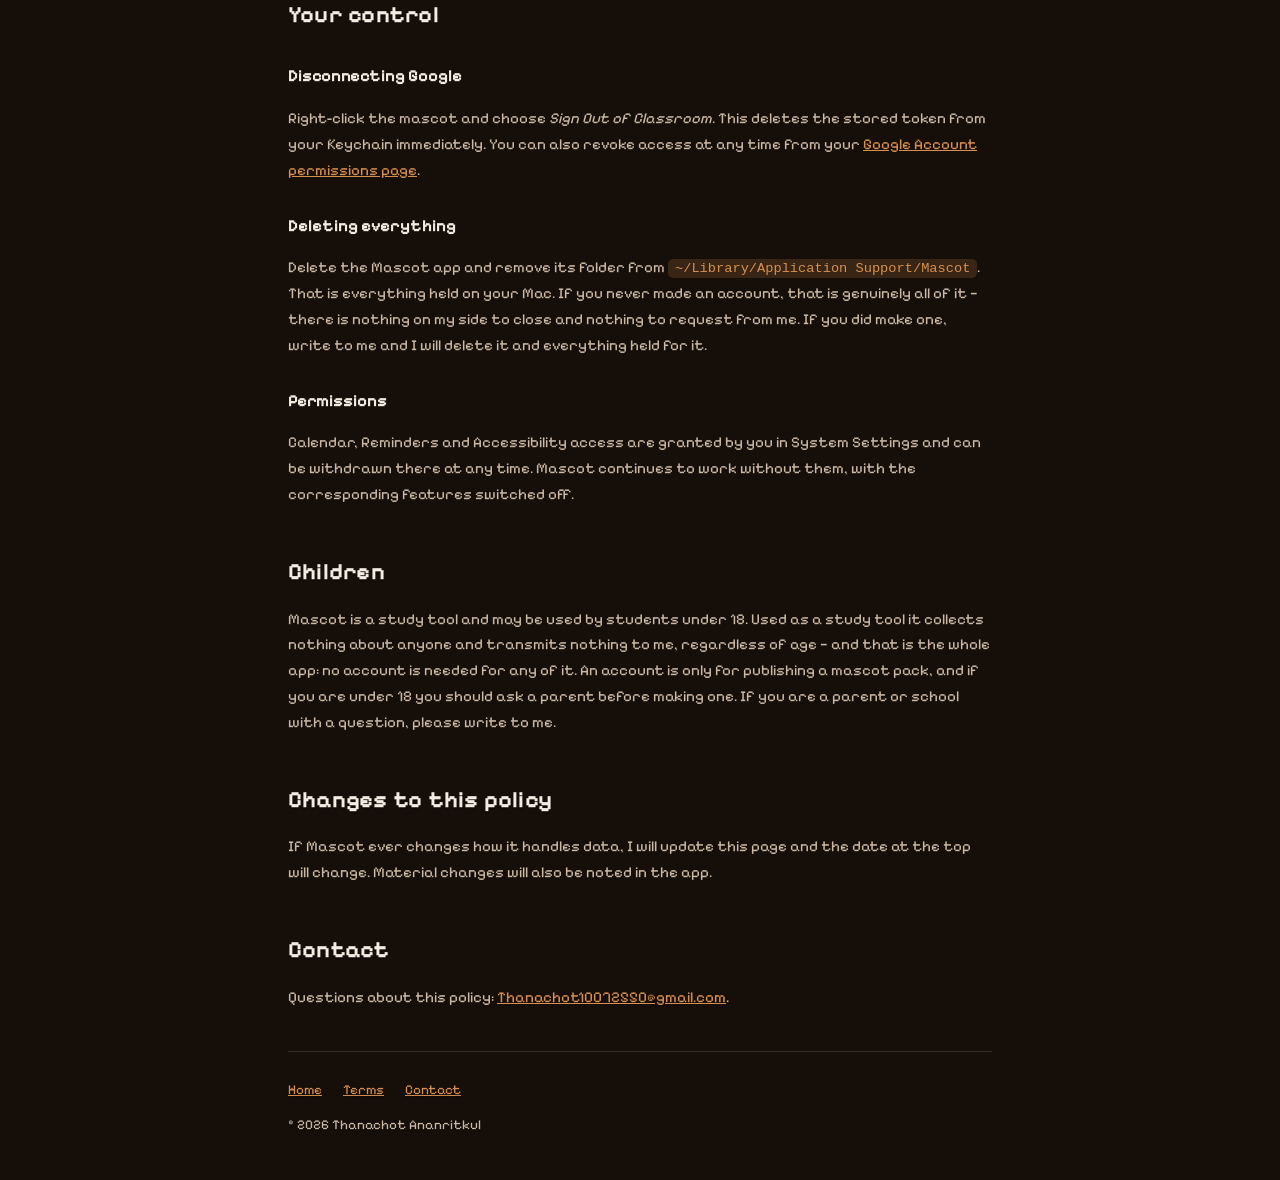
==== commit 2ad09b12: "Add terms of service" ====
--- a/privacy.html
+++ b/privacy.html
@@ -324,6 +324,7 @@
 
 <footer>
     <a href="index.html">Home</a>
+    <a href="terms.html">Terms</a>
     <a href="mailto:Thanachot10072550@gmail.com">Contact</a>
     <div style="margin-top:12px">© 2026 Thanachot Ananritkul</div>
 </footer>
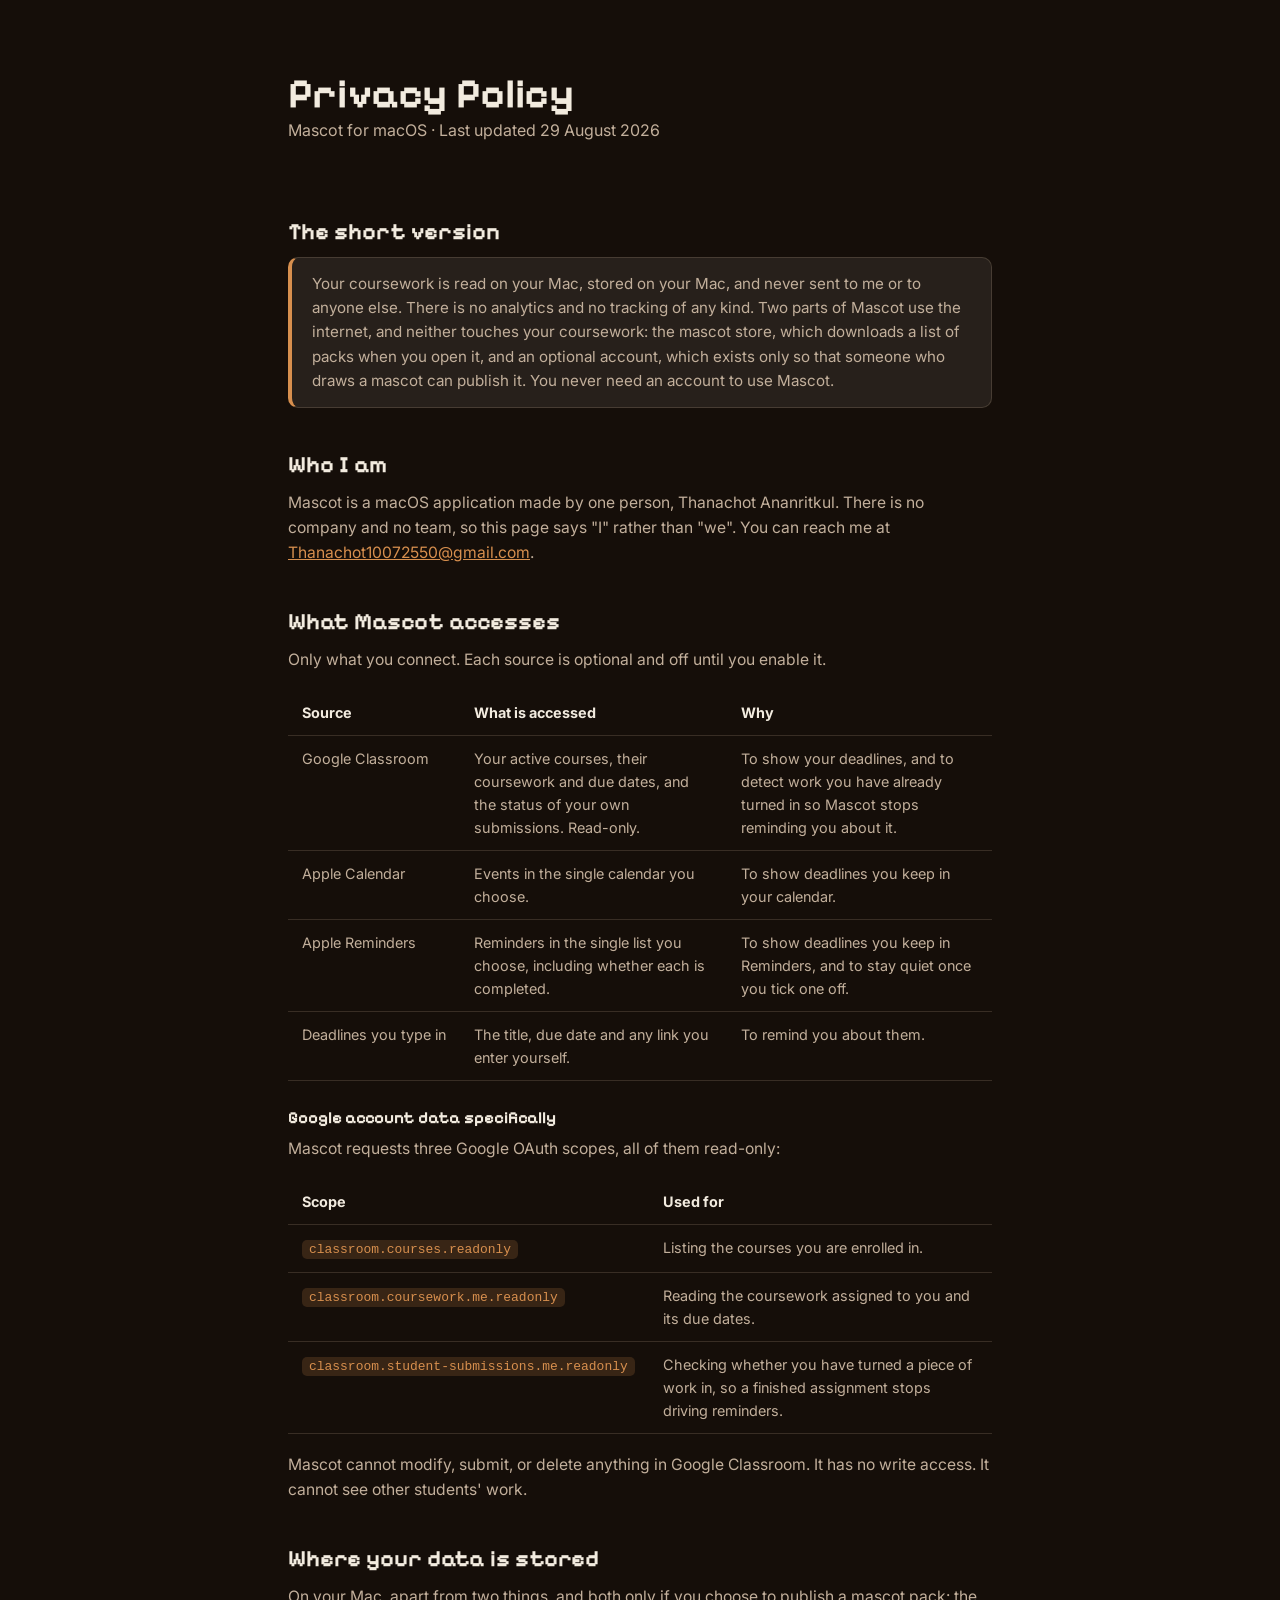
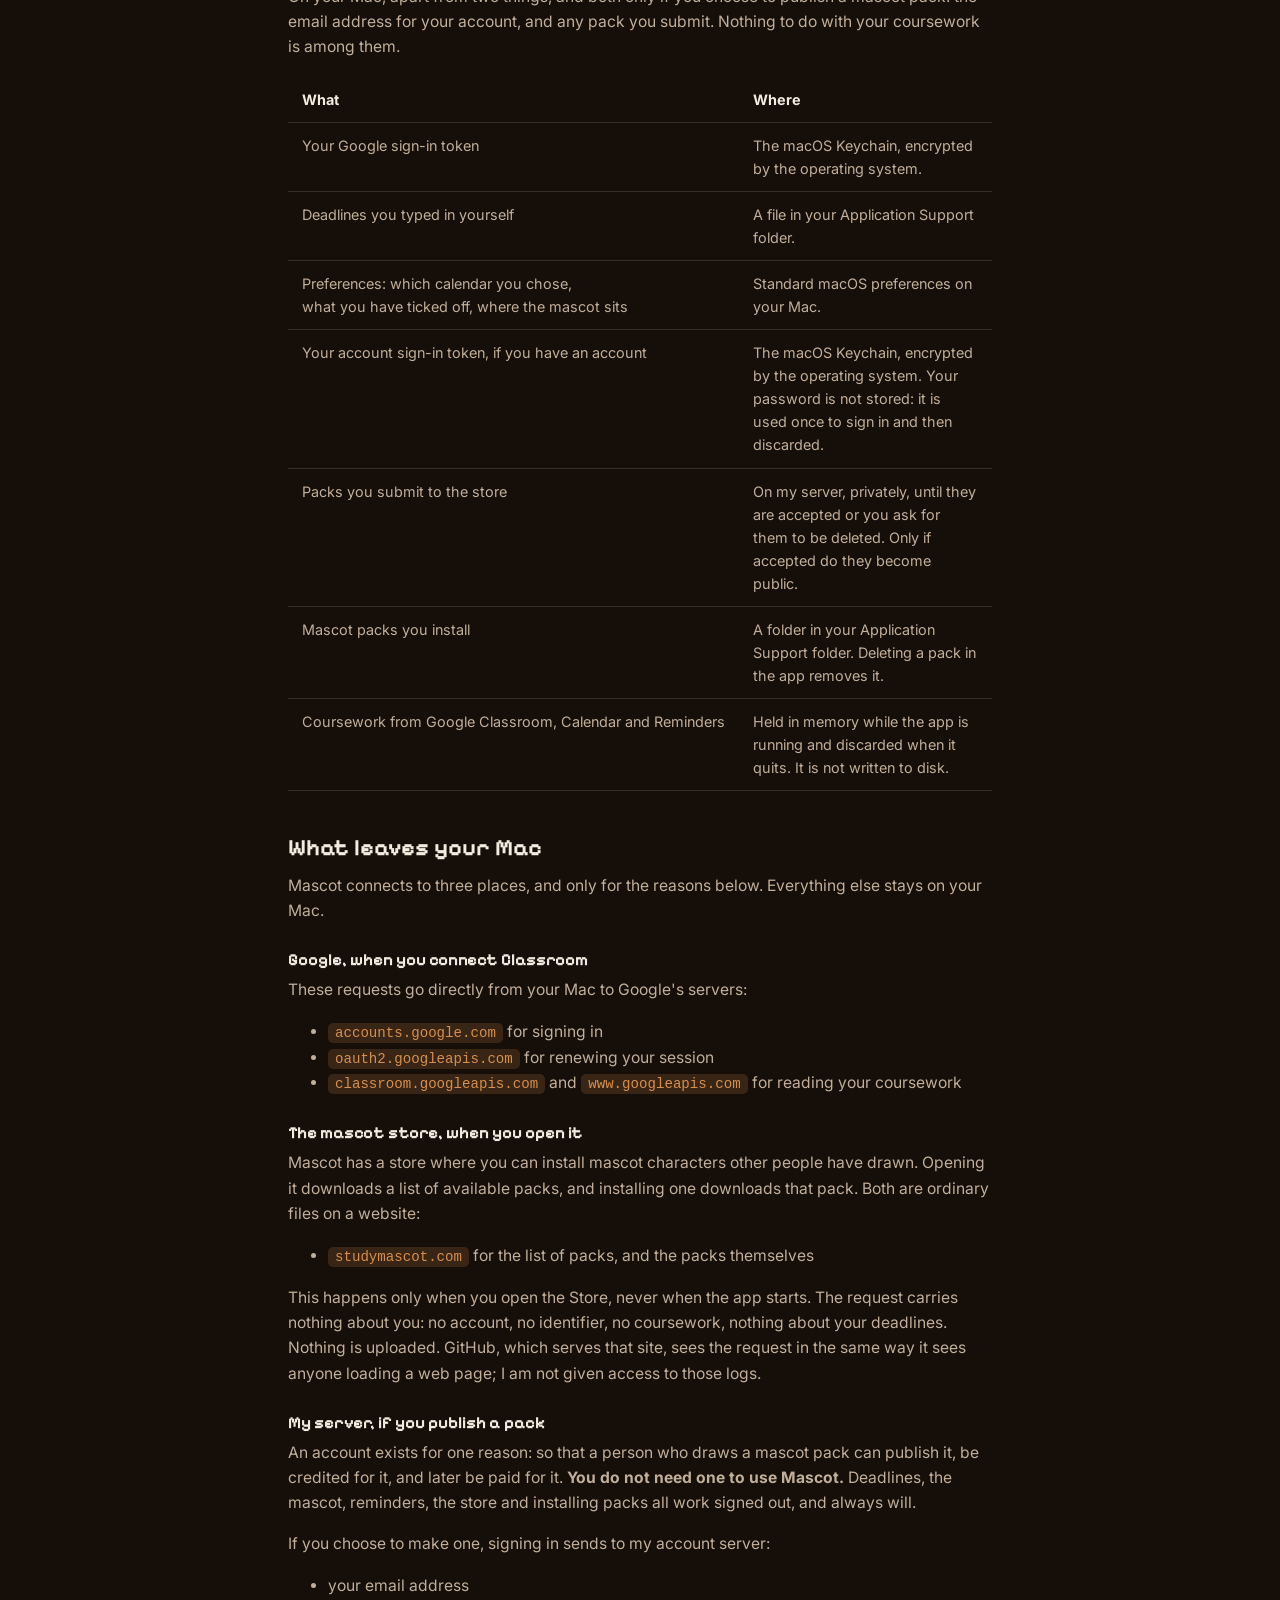
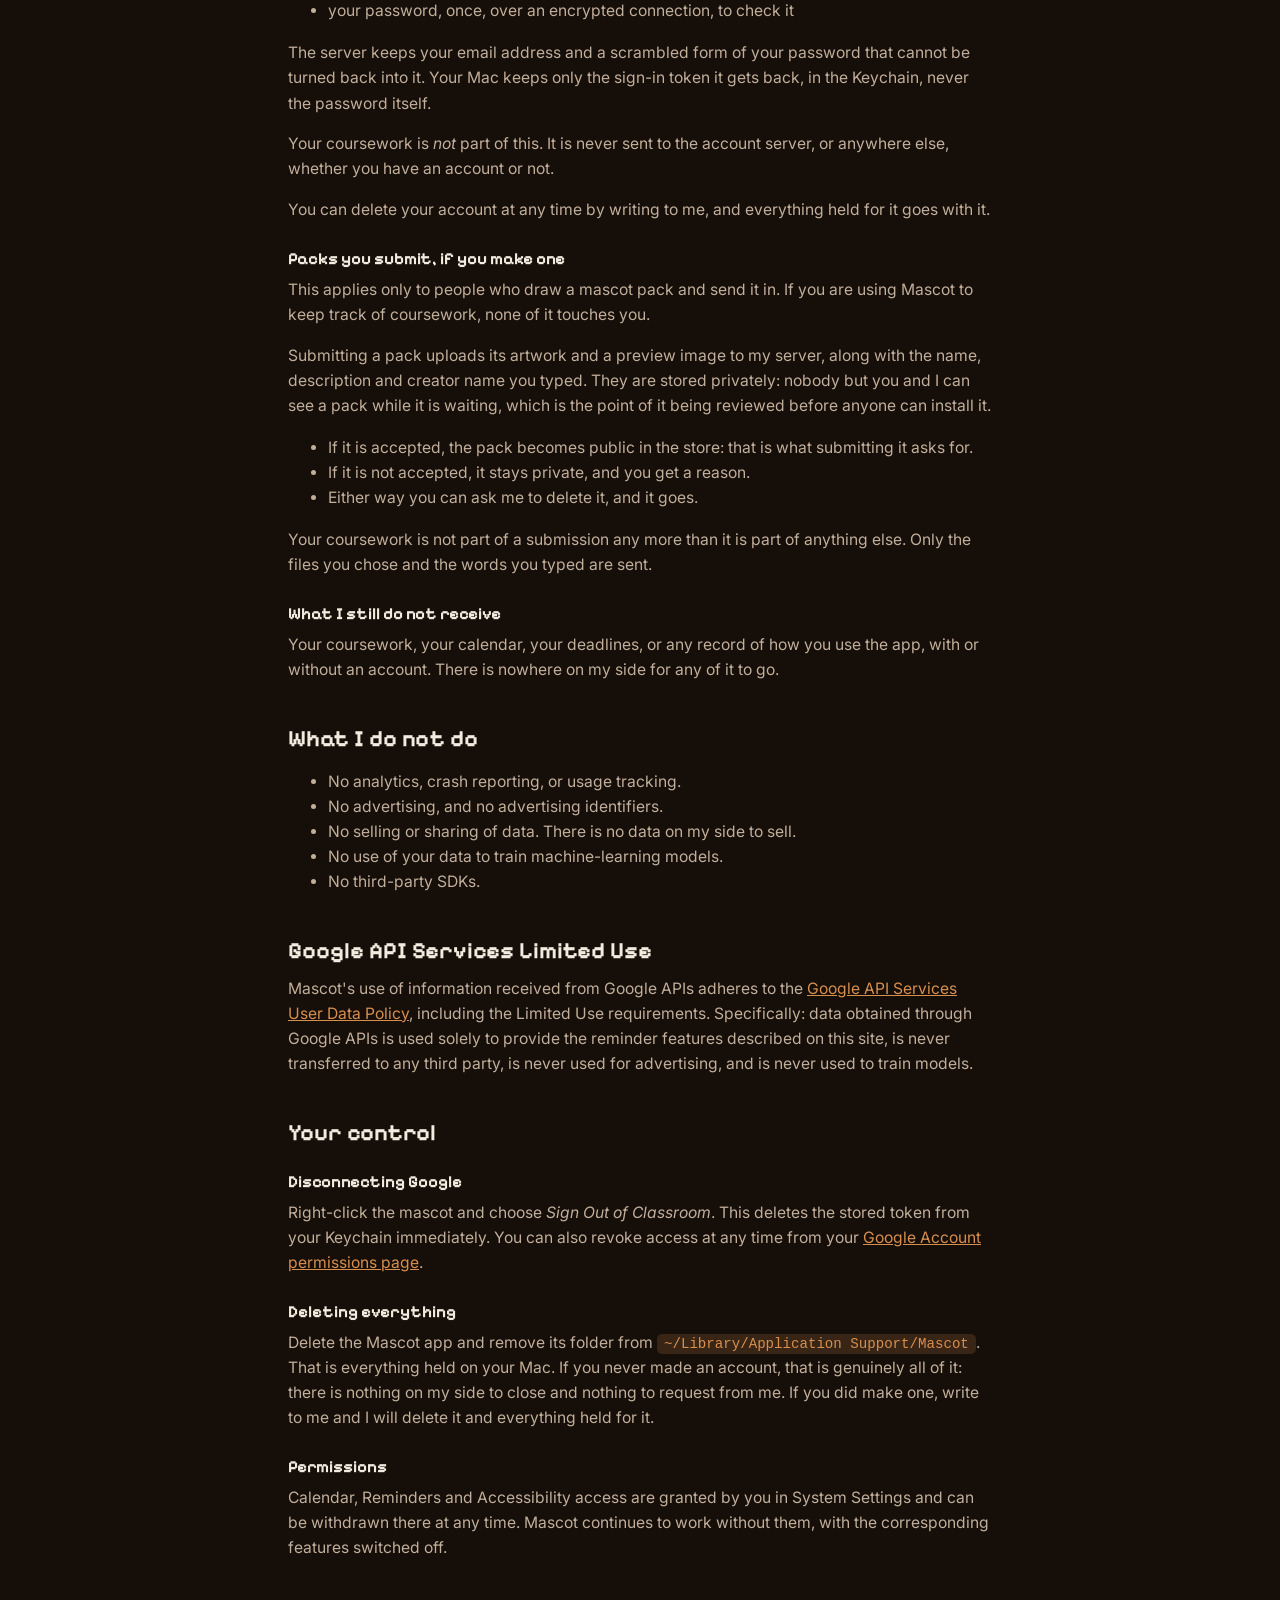
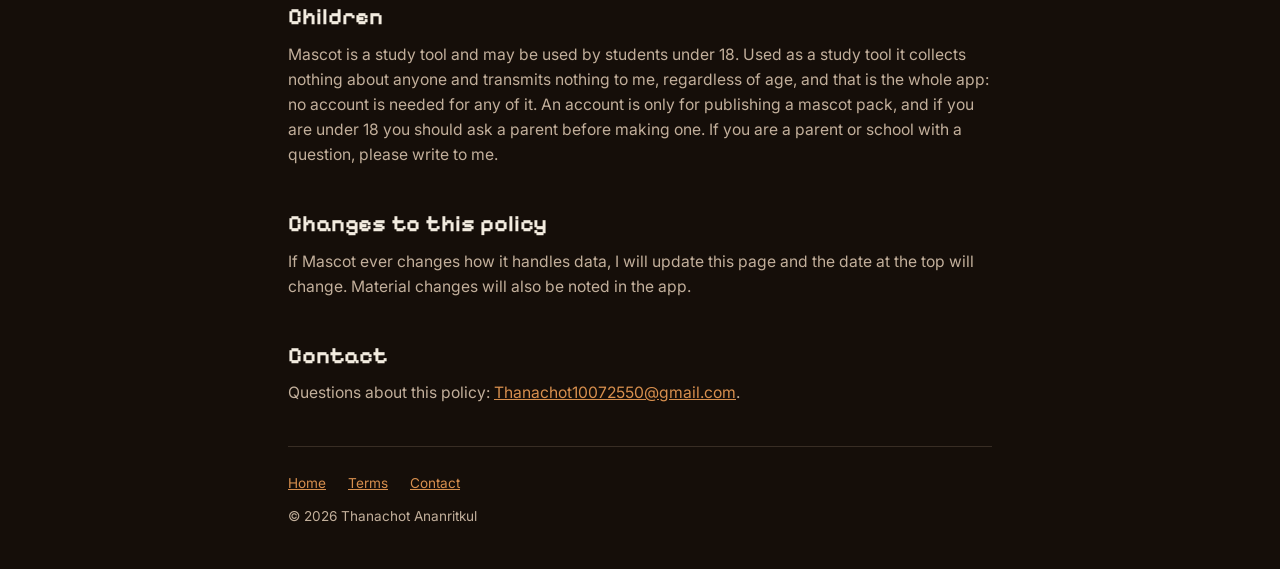
==== commit ba23de4e: "Stop using em dashes" ====
--- a/privacy.html
+++ b/privacy.html
@@ -3,7 +3,7 @@
 <head>
 <meta charset="utf-8">
 <meta name="viewport" content="width=device-width, initial-scale=1">
-<title>Privacy Policy — Mascot</title>
+<title>Privacy Policy · Mascot</title>
 <meta name="description" content="How Mascot for macOS handles your data. Short version: it stays on your Mac.">
 <link rel="stylesheet" href="style.css">
 </head>
@@ -118,14 +118,14 @@
         <td>A file in your Application Support folder.</td>
     </tr>
     <tr>
-        <td>Preferences — which calendar you chose,<br> what you have ticked off, where the mascot sits<br></td>
+        <td>Preferences: which calendar you chose,<br> what you have ticked off, where the mascot sits<br></td>
         <td>Standard macOS preferences on your Mac.</td>
     </tr>
     <tr>
         <td>Your account sign-in token, if you have an account</td>
         <td>
             The macOS Keychain, encrypted by the operating system. Your password is
-            not stored — it is used once to sign in and then discarded.
+            not stored: it is used once to sign in and then discarded.
         </td>
     </tr>
     <tr>
@@ -163,9 +163,9 @@
 <p>These requests go directly from your Mac to Google's servers:</p>
 
 <ul>
-    <li><code>accounts.google.com</code> — signing in</li>
-    <li><code>oauth2.googleapis.com</code> — renewing your session</li>
-    <li><code>classroom.googleapis.com</code> and <code>www.googleapis.com</code> — reading your coursework</li>
+    <li><code>accounts.google.com</code> for signing in</li>
+    <li><code>oauth2.googleapis.com</code> for renewing your session</li>
+    <li><code>classroom.googleapis.com</code> and <code>www.googleapis.com</code> for reading your coursework</li>
 </ul>
 
 <h3>The mascot store, when you open it</h3>
@@ -177,7 +177,7 @@
 </p>
 
 <ul>
-    <li><code>studymascot.com</code> — the list of packs, and the packs themselves</li>
+    <li><code>studymascot.com</code> for the list of packs, and the packs themselves</li>
 </ul>
 
 <p>
@@ -207,7 +207,7 @@
 <p>
     The server keeps your email address and a scrambled form of your password that
     cannot be turned back into it. Your Mac keeps only the sign-in token it gets back,
-    in the Keychain — never the password itself.
+    in the Keychain, never the password itself.
 </p>
 
 <p>
@@ -235,7 +235,7 @@
 </p>
 
 <ul>
-    <li>If it is accepted, the pack becomes public in the store — that is what
+    <li>If it is accepted, the pack becomes public in the store: that is what
         submitting it asks for.</li>
     <li>If it is not accepted, it stays private, and you get a reason.</li>
     <li>Either way you can ask me to delete it, and it goes.</li>
@@ -250,7 +250,7 @@
 
 <p>
     Your coursework, your calendar, your deadlines, or any record of how you use the
-    app — with or without an account. There is nowhere on my side for any of it to go.
+    app, with or without an account. There is nowhere on my side for any of it to go.
 </p>
 
 <h2>What I do not do</h2>
@@ -289,7 +289,7 @@
 <p>
     Delete the Mascot app and remove its folder from
     <code>~/Library/Application Support/Mascot</code>. That is everything held on your
-    Mac. If you never made an account, that is genuinely all of it — there is nothing
+    Mac. If you never made an account, that is genuinely all of it: there is nothing
     on my side to close and nothing to request from me. If you did make one, write to
     me and I will delete it and everything held for it.
 </p>
@@ -304,7 +304,7 @@
 <h2>Children</h2>
 <p>
     Mascot is a study tool and may be used by students under 18. Used as a study tool
-    it collects nothing about anyone and transmits nothing to me, regardless of age —
+    it collects nothing about anyone and transmits nothing to me, regardless of age,
     and that is the whole app: no account is needed for any of it. An account is only
     for publishing a mascot pack, and if you are under 18 you should ask a parent
     before making one. If you are a parent or school with a question, please write to
--- a/style.css
+++ b/style.css
@@ -1,395 +1,829 @@
-@import url('https://fonts.googleapis.com/css2?family=Pixelify+Sans:wght@400;500;600;700&display=swap');
-
+@import url('https://fonts.googleapis.com/css2?family=Pixelify+Sans:wght@400;500;600;700&family=Inter:wght@400;500;600&display=swap');
+
+/* ---------- tokens ----------
+   Three grounds, one accent, and the capybara's own orange for anything you press.
+   The accent is a highlighter: it goes on whole bands, never on body text. */
 :root {
-    --ink:        #f4ece2;   /* cream text on the dark half   */
-    --ink-dark:   #2a201a;   /* dark text on the light half   */
-    --muted:      #cbb9a6;
-    --muted-dark: #4c3f36;
-    --accent:     #d78f4e;
-    --accent-2:   #b8622f;
-    --line:       rgba(255, 222, 186, 0.16);
-    --line-dark:  rgba(42, 32, 26, 0.22);
-    --card:       linear-gradient(152deg, rgba(255, 226, 190, 0.10), rgba(0, 0, 0, 0.22));
-    --card-light: rgba(255, 250, 244, 0.14);
+    --cream:        #e6dccd;   /* the light ground, dimmed a step */
+    --cream-2:      #f1e9dc;   /* cards on the cream band */
+    --cream-line:   rgba(42, 32, 26, 0.17);
+
+    --charcoal:     #120c07;
+    --charcoal-2:   #1e150e;   /* cards on the dark band */
+    --charcoal-line: rgba(255, 222, 186, 0.15);
+
+    --accent:       #e3cf3c;
+    --accent-deep:  #c9b52c;
+    --accent-ink:   #1d1a05;
+
+    --brand:        #d78f4e;   /* the capybara */
+    --brand-2:      #a9572a;   /* darkened to hold contrast on the dimmer cream */
+
+    --ink:          #1b130d;   /* text on cream */
+    --ink-muted:    #54463d;
+    --paper:        #f2ebdf;   /* text on charcoal */
+    --paper-muted:  #c2af9b;
 
     --display: "Pixelify Sans", "Courier New", ui-monospace, monospace;
+    --body:    "Inter", system-ui, -apple-system, "Segoe UI", sans-serif;
+
+    --radius: 20px;
+    --wrap: 1080px;
 }
 
 * { box-sizing: border-box; }
 
-/* html keeps its own colour so body's gradient is NOT propagated to the canvas —
-   that lets the gradient span the whole document instead of the viewport. */
-html {
-    scroll-behavior: smooth;
-    background: #8f8377;
-}
+html { scroll-behavior: smooth; background: var(--charcoal); }
 
 body {
     margin: 0;
-    min-height: 100vh;
+    font-family: var(--body);
+    font-size: 17px;
+    line-height: 1.6;
     color: var(--ink);
+    background: var(--cream);
+    -webkit-font-smoothing: antialiased;
+}
+
+h1, h2, h3, .display { font-family: var(--display); font-weight: 700; line-height: 1.1; margin: 0; }
+h1 { font-size: clamp(2.6rem, 6.5vw, 4.6rem); letter-spacing: 0.005em; }
+h2 { font-size: clamp(2rem, 4.2vw, 3rem); margin-bottom: 14px; }
+h3 { font-size: 1.35rem; margin-bottom: 8px; }
+p  { margin: 0 0 1em; }
+a  { color: var(--brand-2); }
+
+.wrap { max-width: var(--wrap); margin: 0 auto; padding: 0 28px; }
+
+.kicker {
     font-family: var(--display);
-    font-size: 16px;
-    line-height: 1.7;
-    -webkit-font-smoothing: antialiased;
-
-    background-color: #0d0906;
-    background-image:
-        radial-gradient(120% 70% at 78% 2%, rgba(150, 96, 48, 0.28), transparent 60%),
-        radial-gradient(90% 50% at 20% 62%, rgba(190, 150, 110, 0.18), transparent 65%),
-        linear-gradient(180deg,
-            #0d0906   0%,
-            #150e09  16%,
-            #241810  34%,
-            #3d3025  52%,
-            #63564a  70%,
-            #837669  85%,
-            #8f8377 100%);
-    background-repeat: no-repeat;
-    background-size: 100% 100%;
-}
-
-.wrap { max-width: 1000px; margin: 0 auto; padding: 0 28px; }
-
-a { color: var(--accent); }
-
-/* ---------- hero ---------- */
-
-header {
-    display: grid;
-    grid-template-columns: 1.15fr 1fr;
-    gap: 48px;
-    align-items: center;
-    padding: 88px 0 96px;
-}
-
-h1 {
-    font-size: clamp(2.2rem, 5.4vw, 3.5rem);
-    line-height: 1.18;
-    margin: 0 0 22px;
-    letter-spacing: 0.01em;
-    text-shadow: 0 2px 0 rgba(0, 0, 0, 0.35);
-}
-
-h1 .hl { color: var(--accent); }
-
-.lede {
-    font-size: 1rem;
-    color: var(--muted);
-    margin: 0 0 34px;
-    max-width: 46ch;
-}
-
-.lede .hl { color: var(--accent); }
-
-.hero-art {
-    aspect-ratio: 1 / 0.86;
-    border-radius: 44px;
-    background:
-        radial-gradient(80% 70% at 50% 30%, rgba(215, 143, 78, 0.16), transparent 70%),
-        linear-gradient(160deg, rgba(255, 226, 190, 0.09), rgba(0, 0, 0, 0.28));
-    border: 1px solid var(--line);
-    box-shadow: inset 0 1px 0 rgba(255, 232, 205, 0.10), 0 30px 70px rgba(0, 0, 0, 0.45);
-    display: grid;
-    place-items: center;
-}
-
-.mascot {
-    width: 176px;
-    height: 162px;
-    image-rendering: pixelated;   /* keeps the sprite crisp */
-    display: block;
-}
-
-/* ---------- buttons ---------- */
-
-.btn {
-    display: inline-block;
-    background: linear-gradient(180deg, var(--accent), var(--accent-2));
-    color: #1a0f07;
-    text-decoration: none;
-    font-family: var(--display);
-    font-weight: 700;
-    font-size: 0.95rem;
-    padding: 13px 26px;
-    border-radius: 12px;
-    box-shadow: 0 10px 26px rgba(184, 98, 47, 0.32);
-}
-
-.btn:hover { filter: brightness(1.07); }
-
-.btn-ghost {
-    display: inline-block;
-    text-decoration: none;
-    font-family: var(--display);
-    font-weight: 600;
     font-size: 0.85rem;
-    letter-spacing: 0.08em;
+    letter-spacing: 0.14em;
     text-transform: uppercase;
-    color: var(--ink);
-    padding: 9px 20px;
-    border: 1px solid rgba(255, 250, 244, 0.55);
-    border-radius: 999px;
-    background: rgba(255, 250, 244, 0.06);
-}
-
-.btn-ghost:hover { background: rgba(255, 250, 244, 0.16); }
-/* Container sizing and the signature gradient background */
-.ig_logo {
-  position: relative;
-  width: 150px;
-  height: 150px;
-  border-radius: 35px;
-  /* Complex radial gradient mimicking the official Instagram brand colors */
-  background: radial-gradient(circle at 30% 107%, #fdf497 0%, #fdf497 5%, #fd5949 45%, #d6249f 60%, #285aeb 90%);
-  box-shadow: 0px 10px 20px rgba(0, 0, 0, 0.15);
-  display: flex;
-  justify-content: center;
-  align-items: center;
-}
-
-/* The white camera outline box */
-.ig_logo::before {
-  content: "";
-  position: absolute;
-  width: 100px;
-  height: 100px;
-  border: 9px solid #ffffff;
-  border-radius: 28px;
-  display: flex;
-  justify-content: center;
-  align-items: center;
-}
-
-/* The camera lens (center circle) and top-right flash dot */
-.ig_logo::after {
-  content: "";
-  position: absolute;
-  /* Center lens */
-  width: 38px;
-  height: 38px;
-  border: 9px solid #ffffff;
-  border-radius: 50%;
-  
-  /* Top-right flash dot created using box-shadow to avoid extra HTML elements */
-  box-shadow: 26px -26px 0 -4px #ffffff;
-}
-
-
-
-
-
-/* ---------- sections ---------- */
-
-h2 {
-    font-size: clamp(1.7rem, 3.6vw, 2.35rem);
-    margin: 0 0 26px;
-    letter-spacing: 0.01em;
-    text-shadow: 0 2px 0 rgba(0, 0, 0, 0.28);
-}
-
-h3 { font-size: 1.05rem; margin: 0 0 10px; }
-
-section { padding: 20px 0 72px; }
-
-/* feature cards */
-
-.cards {
-    display: grid;
-    grid-template-columns: repeat(4, 1fr);
-    gap: 20px;
-}
+    opacity: 0.7;
+    margin-bottom: 14px;
+}
+
+.sub { font-size: 1.1rem; max-width: 56ch; opacity: 0.85; }
+
+/* ---------- bands ----------
+   Every section is a full-bleed room with its own ground. The text tokens
+   flip with it, so a card only ever has to say "I am a card". */
+.band { padding: 96px 0; position: relative; }
+.band--cream  { background: var(--cream);    color: var(--ink);   --card: var(--cream-2);    --line: var(--cream-line);    --muted: var(--ink-muted); }
+.band--dark   { background: var(--charcoal); color: var(--paper); --card: var(--charcoal-2); --line: var(--charcoal-line); --muted: var(--paper-muted); }
+.band--accent { background: var(--accent);   color: var(--accent-ink); --card: rgba(255, 253, 240, 0.55); --line: rgba(29, 26, 5, 0.18); --muted: rgba(29, 26, 5, 0.7); }
+
+.band--dark a { color: var(--brand); }
+.band .muted { color: var(--muted); }
 
 .card {
     background: var(--card);
     border: 1px solid var(--line);
-    border-radius: 20px;
-    padding: 22px 22px 26px;
-    box-shadow: inset 0 1px 0 rgba(255, 232, 205, 0.09), 0 18px 40px rgba(0, 0, 0, 0.3);
-}
-
-.card h3 {
-    font-size: 1.35rem;
-    letter-spacing: 0.04em;
-    text-transform: uppercase;
-    margin: 0 0 12px;
-}
-
-.card p { margin: 0; color: var(--muted); font-size: 0.82rem; line-height: 1.7; }
-
-/* privacy block */
-
-.statement { font-size: 1.15rem; margin: 0 0 26px; max-width: 62ch; }
-
-.note {
-    background: rgba(255, 244, 232, 0.10);
-    border: 1px solid var(--line);
-    border-left: 4px solid var(--accent);
-    border-radius: 10px;
-    padding: 14px 20px;
-    color: var(--muted);
-    font-size: 0.85rem;
-    max-width: 62ch;
-}
-
-/* download strip */
-
-.strip {
-    display: flex;
-    flex-wrap: wrap;
+    border-radius: var(--radius);
+    padding: 26px 26px 28px;
+    box-shadow: 0 18px 40px rgba(0, 0, 0, 0.10);
+}
+.band--dark .card { box-shadow: 0 18px 40px rgba(0, 0, 0, 0.35); }
+
+/* ---------- buttons ---------- */
+.btn {
+    display: inline-flex;
     align-items: center;
-    gap: 20px 28px;
+    gap: 10px;
+    font-family: var(--display);
+    font-weight: 700;
+    font-size: 1rem;
+    text-decoration: none;
+    color: #1a0f07 !important;   /* wins over the per-band link colour */
+    background: linear-gradient(180deg, var(--brand), var(--brand-2));
+    padding: 14px 26px;
+    border-radius: 999px;
+    box-shadow: 0 10px 26px rgba(184, 98, 47, 0.32);
+    transition: transform .15s ease, filter .15s ease;
+}
+.btn:hover { filter: brightness(1.07); transform: translateY(-1px); }
+
+.btn-ghost {
+    display: inline-flex;
+    align-items: center;
+    font-family: var(--display);
+    font-weight: 600;
+    font-size: 1rem;
+    text-decoration: none;
+    color: inherit;
+    padding: 13px 24px;
+    border-radius: 999px;
+    border: 1.5px solid currentColor;
+    transition: background .15s ease;
+}
+.btn-ghost:hover { background: rgba(0, 0, 0, 0.06); }
+.band--dark .btn-ghost:hover { background: rgba(255, 255, 255, 0.08); }
+
+/* ---------- sprites ----------
+   A sheet is N frames in one row. --fw is the rendered frame width; the frame is
+   180x144 so height follows at 0.8. Frames advance at the app's own 10 fps. */
+.sprite {
+    --fw: 90px;
+    --frames: 8;
+    width: var(--fw);
+    height: calc(var(--fw) * 0.8);
+    background-image: var(--sheet);
+    background-repeat: no-repeat;
+    background-size: calc(var(--fw) * var(--frames)) 100%;
+    background-position: 0 0;
+    image-rendering: pixelated;
+    image-rendering: crisp-edges;
+    animation: sprite-play calc(var(--frames) * 0.1s) steps(var(--frames)) infinite;
+}
+@keyframes sprite-play { to { background-position: calc(var(--fw) * var(--frames) * -1) 0; } }
+
+.sprite--calm      { --sheet: url(art/calm_8frames.png); }
+.sprite--attentive { --sheet: url(art/attentive_8frames.png); }
+.sprite--worried   { --sheet: url(art/worried_8frames.png); }
+.sprite--urgent    { --sheet: url(art/urgent_8frames.png); }
+.sprite--overdue   { --sheet: url(art/overdue_8frames.png); }
+
+/* ---------- nav ---------- */
+.nav {
+    position: sticky;
+    top: 0;
+    z-index: 50;
+    background: rgba(230, 220, 205, 0.86);
+    backdrop-filter: blur(14px);
+    -webkit-backdrop-filter: blur(14px);
+    border-bottom: 1px solid var(--cream-line);
+}
+.nav .wrap { display: flex; align-items: center; gap: 28px; height: 64px; }
+.nav-logo {
+    display: flex; align-items: center; gap: 10px;
+    font-family: var(--display); font-weight: 700; font-size: 1.25rem;
+    color: var(--ink); text-decoration: none;
+}
+.nav-logo .sprite { --fw: 36px; }
+.nav-links { display: flex; gap: 22px; margin-left: auto; }
+.nav-links a { font-family: var(--display); font-size: 1rem; color: var(--ink-muted); text-decoration: none; }
+.nav-links a:hover { color: var(--ink); }
+.nav .btn { padding: 10px 20px; font-size: 0.95rem; }
+
+/* ---------- hero ---------- */
+.hero { padding: 72px 0 0; overflow: hidden; }
+.hero-stage { position: relative; text-align: center; padding: 48px 0 84px; }
+.hero-stage h1 { max-width: 15ch; margin: 0 auto 22px; }
+.hero-stage h1 .hl { color: var(--brand-2); }
+.hero-stage .sub { margin: 0 auto 30px; max-width: 50ch; }
+.hero-cta { display: flex; gap: 14px; justify-content: center; flex-wrap: wrap; }
+
+/* The product's objects float around the headline the way the clip's icons do:
+   fixed anchor points, slow independent drift, slight tilt. */
+.chip {
+    position: absolute;
+    left: var(--x); top: var(--y);
+    display: inline-flex; align-items: center; gap: 8px;
+    background: var(--cream-2);
+    border: 1px solid var(--cream-line);
+    border-radius: 14px;
+    padding: 9px 14px;
+    font-family: var(--display);
+    font-size: 0.95rem;
+    color: var(--ink);
+    box-shadow: 0 12px 28px rgba(0, 0, 0, 0.12);
+    transform: rotate(var(--r, 0deg));
+    animation: drift var(--t, 9s) ease-in-out infinite alternate;
+    animation-delay: var(--d, 0s);
+    white-space: nowrap;
+    pointer-events: none;
+}
+.chip .dot { width: 10px; height: 10px; border-radius: 50%; background: var(--brand); }
+.chip .dot--ok { background: #5fb56a; }
+.chip .dot--due { background: #e0563b; }
+.chip kbd { font-family: var(--display); background: var(--accent); color: var(--accent-ink); padding: 1px 7px; border-radius: 6px; }
+@keyframes drift {
+    from { transform: rotate(var(--r, 0deg)) translateY(0); }
+    to   { transform: rotate(var(--r, 0deg)) translateY(-14px); }
+}
+
+.hero-mascot { position: absolute; right: 3%; top: 54%; --fw: 126px; }
+
+/* ---------- moods ---------- */
+.moods { text-align: center; }
+.moods h2 { margin-bottom: 8px; }
+.mood-row {
+    display: grid;
+    grid-template-columns: repeat(5, 1fr);
+    gap: 18px;
+    margin: 44px 0 30px;
+}
+.mood {
     background: var(--card);
     border: 1px solid var(--line);
-    border-radius: 20px;
-    padding: 26px 28px;
-}
-
-.strip p { margin: 0; color: var(--muted); font-size: 0.9rem; }
-
-/* questions — sits on the light half of the gradient */
-
-.faq { display: grid; grid-template-columns: repeat(2, 1fr); gap: 22px; }
-
-.qa {
-    background: var(--card-light);
-    border: 1px solid rgba(255, 250, 244, 0.28);
-    border-radius: 20px;
-    padding: 26px 28px;
-    color: var(--ink-dark);
-    box-shadow: 0 14px 34px rgba(0, 0, 0, 0.12);
-}
-
-.qa h3 { font-size: 1.2rem; color: var(--ink-dark); margin-bottom: 14px; }
-.qa p  { margin: 0; font-size: 0.95rem; color: var(--muted-dark); }
-.qa a  { color: var(--accent-2); }
-
-.contact { margin-top: 34px; }
-
-.contact-list {
-    list-style: none;
-    margin: 22px 0 0;
+    border-radius: var(--radius);
+    padding: 22px 10px 18px;
+    display: grid;
+    justify-items: center;
+    gap: 10px;
+    transition: transform .25s ease, opacity .25s ease, box-shadow .25s ease;
+    opacity: 0.5;
+}
+.mood .sprite { --fw: 108px; }
+.mood h3 { font-size: 1.25rem; margin: 0; }
+.mood small { font-family: var(--body); font-size: 0.85rem; color: var(--muted); }
+.mood.active { opacity: 1; transform: translateY(-6px) scale(1.04); box-shadow: 0 22px 44px rgba(0, 0, 0, 0.16); background: #f7f0dc; }
+
+.mood-slider { max-width: 520px; margin: 0 auto; }
+.mood-slider label { display: block; font-family: var(--display); font-size: 1.15rem; margin-bottom: 10px; }
+.mood-slider output { color: var(--brand-2); }
+.mood-slider input[type=range] { width: 100%; accent-color: var(--brand-2); cursor: ew-resize; }
+.mood-slider .ticks { display: flex; justify-content: space-between; font-size: 0.8rem; color: var(--muted); margin-top: 4px; }
+
+/* ---------- bento ---------- */
+.bento {
+    display: grid;
+    grid-template-columns: repeat(6, 1fr);
+    grid-auto-rows: minmax(190px, auto);
+    gap: 18px;
+    margin-top: 44px;
+}
+.tile { grid-column: span 2; display: flex; flex-direction: column; gap: 10px; }
+.tile--wide { grid-column: span 4; }
+.tile--tall { grid-row: span 2; }
+.tile--half { grid-column: span 3; }
+.tile p { color: var(--muted); font-size: 0.98rem; margin: 0; }
+.tile h3 { margin: 0; }
+.tile .art { margin-top: auto; }
+
+/* CSS-only typing demo for ⇧Space */
+.typebox {
+    background: #0c0805;
+    border: 1px solid var(--line);
+    border-radius: 12px;
+    padding: 12px 14px;
+    font-family: ui-monospace, "SF Mono", Menlo, monospace;
+    font-size: 0.95rem;
+    color: var(--paper);
+    margin-top: 14px;
+}
+.typebox .typed {
+    display: inline-block;
+    overflow: hidden;
+    white-space: nowrap;
+    vertical-align: bottom;
+    border-right: 2px solid var(--accent);
+    max-width: 0;
+    animation: typing 7s steps(16, end) infinite;
+}
+@keyframes typing {
+    0%   { max-width: 0; }
+    35%  { max-width: 16ch; }
+    85%  { max-width: 16ch; }
+    100% { max-width: 0; }
+}
+.parsed {
+    display: inline-flex; align-items: center; gap: 8px;
+    margin-top: 12px;
+    background: var(--card);
+    border: 1px solid var(--line);
+    border-radius: 12px;
+    padding: 8px 12px;
+    font-family: var(--display);
+    font-size: 0.95rem;
+    animation: parsed-in 7s ease infinite;
+}
+.parsed .when { color: var(--accent); }
+@keyframes parsed-in {
+    0%, 38% { opacity: 0; transform: translateY(6px); }
+    48%, 88% { opacity: 1; transform: none; }
+    100% { opacity: 0; }
+}
+
+.tile-list { list-style: none; margin: 10px 0 0; padding: 0; display: grid; gap: 8px; }
+.tile-list li { display: flex; gap: 10px; align-items: baseline; color: var(--muted); font-size: 0.95rem; }
+.tile-list li::before { content: "✓"; font-family: var(--display); color: var(--accent); }
+
+.tile-lock { display: grid; place-items: center; height: 100%; }
+.tile-lock .big { font-family: var(--display); font-size: clamp(2.2rem, 4vw, 3rem); line-height: 1; color: var(--accent); }
+
+/* ---------- packs: the store, as the app lays it out ----------
+   Cards carry only what helps you choose, the art moving, who made it, how
+   complete it is, what it costs, and open a pack page for everything else. */
+.store-grid {
+    display: grid;
+    grid-template-columns: repeat(auto-fill, minmax(200px, 1fr));
+    gap: 18px;
+    margin: 40px 0 34px;
+    min-height: 200px;
+}
+.store-card {
+    display: grid;
+    gap: 4px;
+    justify-items: center;
+    text-align: center;
+    padding: 14px;
+    font: inherit;
+    color: inherit;
+    cursor: pointer;
+    background: rgba(0, 0, 0, 0.045);
+    border: 1px solid transparent;
+    border-radius: 14px;
+    transition: background .15s ease, transform .15s ease, border-color .15s ease;
+}
+.store-card:hover { background: rgba(0, 0, 0, 0.07); border-color: var(--line); transform: translateY(-2px); }
+.store-card:focus-visible { outline: 3px solid var(--brand-2); outline-offset: 3px; }
+.store-art {
+    display: grid; place-items: center;
+    width: 100%; height: 132px;
+    margin-bottom: 8px;
+    background: linear-gradient(160deg, #241a12, #120c07);
+    border-radius: 10px;
+    overflow: hidden;
+}
+.store-name { font-family: var(--display); font-weight: 600; font-size: 1.05rem; }
+.store-by { font-size: 0.82rem; color: var(--muted); }
+.store-line { font-size: 0.82rem; color: var(--muted); display: flex; gap: 6px; align-items: baseline; }
+.store-price { color: var(--brand-2); font-weight: 600; }
+.dotsep { opacity: 0.45; }
+.packs-note { color: var(--muted); font-size: 0.95rem; max-width: 60ch; }
+
+/* the pack page */
+.sheet {
+    width: min(560px, calc(100vw - 32px));
+    max-height: min(620px, calc(100vh - 32px));
     padding: 0;
+    border: none;
+    border-radius: 18px;
+    background: var(--cream-2);
+    color: var(--ink);
+    box-shadow: 0 40px 100px rgba(0, 0, 0, 0.4);
+    overflow: hidden;
+}
+/* Column layout so the body scrolls and the Get button stays pinned in view;
+   without min-height:0 the body's content pushes the actions past max-height. */
+.sheet[open] { display: flex; flex-direction: column; }
+.sheet-head, .sheet-actions { flex: none; }
+/* `flex: 1` would mean a basis of 0, and a column flex container whose own
+   height is auto measures its children by that basis, so the body counted as
+   nothing, the dialog sized to just the header and footer, and the form was
+   squashed into a strip. Basis auto lets the content set the height; min-height
+   0 still lets it shrink and scroll once the dialog reaches its max-height. */
+.sheet-body { flex: 1 1 auto; min-height: 0; }
+.sheet::backdrop { background: rgba(12, 8, 5, 0.55); backdrop-filter: blur(3px); }
+.sheet-head {
+    display: flex; align-items: flex-start; gap: 16px;
+    padding: 20px 20px 16px;
+    border-bottom: 1px solid var(--cream-line);
+}
+.sheet-head h3 { font-size: 1.35rem; margin: 0; }
+.sheet-by { margin: 2px 0 0; font-size: 0.95rem; color: var(--ink-muted); }
+.sheet-x {
+    margin-left: auto; flex: none;
+    width: 32px; height: 32px;
+    border: none; border-radius: 50%;
+    background: rgba(0, 0, 0, 0.06);
+    color: var(--ink-muted);
+    font-size: 1.3rem; line-height: 1;
+    cursor: pointer;
+}
+.sheet-x:hover { background: rgba(0, 0, 0, 0.12); color: var(--ink); }
+.sheet-body { padding: 20px; overflow-y: auto; }
+.sheet-stage {
+    display: grid; place-items: center; gap: 10px;
+    padding: 20px;
+    background: linear-gradient(160deg, #241a12, #120c07);
+    border-radius: 14px;
+}
+.sheet-hint { margin: 0; font-size: 0.85rem; color: var(--paper-muted); }
+.sheet-facts { display: flex; gap: 8px; align-items: baseline; flex-wrap: wrap; margin: 18px 0 10px; font-size: 0.95rem; color: var(--ink-muted); }
+.sheet-facts #sheet-moods { font-weight: 600; color: var(--ink); }
+.sheet-facts #sheet-price { color: var(--brand-2); font-weight: 600; }
+.sheet-desc { margin: 0 0 8px; }
+.sheet-updated { margin: 0; font-size: 0.85rem; color: var(--ink-muted); }
+.sheet-install {
+    margin-top: 18px;
+    padding: 14px 16px;
+    background: rgba(0, 0, 0, 0.04);
+    border: 1px solid var(--cream-line);
+    border-radius: 12px;
+    font-size: 0.9rem;
+    color: var(--ink-muted);
+}
+.sheet-install-title { font-family: var(--display); font-weight: 600; color: var(--ink); margin: 0 0 6px; }
+.sheet-install p { margin: 0 0 10px; }
+.sheet-install code {
+    display: block;
+    background: #120c07;
+    color: #f3e7d8;
+    padding: 10px 12px;
+    border-radius: 8px;
+    font-family: ui-monospace, "SF Mono", Menlo, monospace;
+    font-size: 0.82rem;
+    overflow-x: auto;
+    white-space: nowrap;
+}
+.sheet-actions {
+    display: flex; align-items: center; gap: 14px;
+    padding: 16px 20px;
+    border-top: 1px solid var(--cream-line);
+    background: var(--cream);
+}
+.sheet-note { font-size: 0.85rem; color: var(--ink-muted); }
+
+.make-own {
     display: grid;
-    gap: 6px;
-    justify-items: start;
-}
-
-.contact-list a {
-    display: flex;
+    grid-template-columns: 1.2fr 1fr;
+    gap: 40px;
     align-items: center;
-    gap: 16px;
-    padding: 7px 12px 7px 6px;
-    margin-left: -6px;
-    border-radius: 12px;
-    color: var(--ink-dark);
-    text-decoration: none;
-    font-size: 1.05rem;
-    line-height: 1.3;
-    word-break: break-word;
-}
-
-.contact-list a:hover {
-    background: rgba(255, 250, 244, 0.22);
-    color: #1c130d;
-}
-
-.contact-icon {
-    flex: none;
-    width: 34px;
-    height: 34px;
+    margin-top: 40px;
+}
+.make-own .steps { list-style: none; margin: 0; padding: 0; display: grid; gap: 10px; counter-reset: step; }
+.make-own .steps li { position: relative; padding-left: 46px; min-height: 30px; }
+.make-own .steps li::before {
+    counter-increment: step; content: counter(step);
+    position: absolute; left: 0; top: -2px;
+    font-family: var(--display); font-weight: 700;
+    background: var(--accent); color: var(--accent-ink);
+    width: 30px; height: 30px; border-radius: 50%;
+    display: grid; place-items: center;
+}
+
+/* ---------- download ---------- */
+.dl { display: grid; grid-template-columns: 1.1fr 1fr; gap: 40px; align-items: center; }
+.dl .btn { font-size: 1.15rem; padding: 18px 34px; }
+.dl .req { margin-top: 18px; color: var(--muted); font-size: 0.95rem; }
+.gatekeeper { font-size: 0.95rem; }
+.gatekeeper strong { color: var(--paper); }
+.gatekeeper .steps { display: grid; gap: 10px; margin-top: 10px; }
+.gatekeeper .steps div { display: flex; gap: 10px; align-items: baseline; }
+.gatekeeper .n { font-family: var(--display); color: var(--accent); }
+
+/* ---------- questions ---------- */
+.faq { display: grid; grid-template-columns: repeat(3, 1fr); gap: 20px; margin-top: 40px; }
+.faq p { color: var(--muted); font-size: 0.98rem; margin: 0; }
+
+/* ---------- footer ---------- */
+.foot { padding: 120px 0 40px; overflow: hidden; }
+.foot .squiggle {
+    position: absolute; inset: 0; width: 100%; height: 100%;
+    pointer-events: none;
+}
+.foot .wrap { position: relative; }
+.foot-grid {
     display: grid;
-    place-items: center;
-}
-
+    grid-template-columns: 1.2fr 1fr auto;
+    gap: 20px;
+    align-items: stretch;
+}
+.foot .card { background: #efe7da; color: var(--ink); border-color: transparent; }
+.foot .card h3 { color: var(--ink); }
+.foot .card p { color: var(--ink-muted); font-size: 0.95rem; }
+.foot .card a { color: var(--brand-2); }
+.contact-list { list-style: none; margin: 8px 0 0; padding: 0; display: grid; gap: 6px; }
+.contact-list a { display: flex; align-items: center; gap: 12px; text-decoration: none; color: var(--ink); padding: 6px 8px 6px 4px; margin-left: -4px; border-radius: 10px; }
+.contact-list a:hover { background: rgba(0, 0, 0, 0.05); }
+.contact-icon { flex: none; width: 26px; height: 26px; display: grid; place-items: center; }
 .contact-icon svg { width: 100%; height: auto; display: block; }
-
-/* ---------- long-form pages (privacy policy) ----------
-   These run for screens of text, so they skip the gradient and stay dark
-   throughout — cream body copy needs a dark ground the whole way down. */
-
-body.doc {
-    background-image: none;
-    background-color: #150e09;
-}
-
+.social { display: grid; gap: 10px; align-content: start; }
+.social a { display: grid; place-items: center; width: 54px; height: 54px; border-radius: 16px; background: #efe7da; }
+.social svg { width: 26px; height: 26px; }
+.foot-legal {
+    margin-top: 40px;
+    display: flex; flex-wrap: wrap; gap: 8px 22px; align-items: center;
+    font-family: var(--display); font-size: 0.9rem; letter-spacing: 0.06em;
+    color: var(--paper-muted);
+}
+.foot-legal a { color: var(--paper-muted); }
+.foot-legal .c { margin-right: auto; }
+
+/* ---------- reveal on scroll ----------
+   Only when JS is present: without it nothing is hidden. */
+html.js .reveal { opacity: 0; transform: translateY(18px); transition: opacity .55s ease, transform .55s ease; transition-delay: calc(var(--i, 0) * 80ms); }
+html.js .reveal.in { opacity: 1; transform: none; }
+
+/* ---------- long-form pages (privacy, terms) ----------
+   These run for screens of text, so they stay on one dark ground the whole way. */
+body.doc { background: #150e09; color: var(--paper); }
 body.doc .wrap { max-width: 760px; }
-
-body.doc header {
-    display: block;
-    padding: 72px 0 8px;
-}
-
+body.doc header { display: block; padding: 72px 0 8px; }
 body.doc h1 { font-size: clamp(1.9rem, 4.5vw, 2.6rem); }
 body.doc h2 { font-size: 1.45rem; margin: 44px 0 12px; }
 body.doc h3 { font-size: 1.05rem; margin: 28px 0 8px; }
-body.doc p, body.doc li { color: var(--muted); font-size: 0.95rem; }
-body.doc .lede { font-size: 1rem; margin-bottom: 8px; }
-
+body.doc p, body.doc li { color: var(--paper-muted); font-size: 0.98rem; }
+body.doc .lede { font-size: 1rem; margin-bottom: 8px; color: var(--paper-muted); }
+body.doc a { color: var(--brand); }
+body.doc .note {
+    background: rgba(255, 244, 232, 0.08);
+    border: 1px solid var(--charcoal-line);
+    border-left: 4px solid var(--brand);
+    border-radius: 10px;
+    padding: 14px 20px;
+    color: var(--paper-muted);
+    font-size: 0.95rem;
+}
+body.doc table { border-collapse: collapse; width: 100%; margin: 18px 0; font-size: 0.9rem; }
+body.doc th, body.doc td { text-align: left; padding: 11px 14px; border-bottom: 1px solid var(--charcoal-line); vertical-align: top; }
+body.doc th { font-weight: 700; color: var(--paper); }
+body.doc td { color: var(--paper-muted); }
+body.doc td:first-child { white-space: nowrap; }
+body.doc code { background: rgba(215, 143, 78, 0.18); color: var(--brand); padding: 2px 7px; border-radius: 5px; font-size: 0.9em; }
 body.doc footer {
-    text-align: left;
-    text-transform: none;
-    letter-spacing: 0;
-    font-size: 0.85rem;
-    color: var(--muted);
-    border-top: 1px solid var(--line);
-}
-
-body.doc footer a { color: var(--accent); margin: 0 18px 0 0; }
-
-table { border-collapse: collapse; width: 100%; margin: 18px 0; font-size: 0.9rem; }
-th, td { text-align: left; padding: 11px 14px; border-bottom: 1px solid var(--line); vertical-align: top; }
-th { font-weight: 700; }
-td { color: var(--muted); }
-td:first-child { white-space: nowrap; }
-
-code {
-    background: rgba(215, 143, 78, 0.18);
-    color: var(--accent);
-    padding: 2px 7px;
-    border-radius: 5px;
-    font-size: 0.9em;
-}
-
-/* ---------- footer ---------- */
-
-footer {
-    margin-top: 40px;
-    padding: 26px 0 44px;
-    border-top: 1px solid rgba(42, 32, 26, 0.28);
-    text-align: center;
-    color: #fdf7f0;
-    font-size: 0.78rem;
-    letter-spacing: 0.1em;
-    text-transform: uppercase;
-    text-shadow: 0 1px 2px rgba(0, 0, 0, 0.35);
-}
-
-footer a { color: #fdf7f0; margin: 0 10px; }
-
-/* ---------- publish reminder ---------- */
-
-
-
-.todo code { background: rgba(0, 0, 0, 0.28); }
+    margin-top: 40px; padding: 26px 0 44px;
+    border-top: 1px solid var(--charcoal-line);
+    font-size: 0.85rem; color: var(--paper-muted);
+}
+body.doc footer a { color: var(--brand); margin: 0 18px 0 0; }
 
 /* ---------- responsive ---------- */
+@media (max-width: 960px) {
+    .bento { grid-template-columns: repeat(2, 1fr); }
+    .tile, .tile--wide, .tile--half { grid-column: span 1; }
+    .tile--wide { grid-column: span 2; }
+    .tile--tall { grid-row: span 1; }
+    .faq { grid-template-columns: 1fr; }
+    .dl, .make-own { grid-template-columns: 1fr; }
+    .foot-grid { grid-template-columns: 1fr; }
+    .social { grid-auto-flow: column; justify-content: start; }
+}
+@media (max-width: 760px) {
+    .band { padding: 72px 0; }
+    .nav-links a:not(.btn) { display: none; }
+    .mood-row { grid-template-columns: repeat(5, minmax(150px, 1fr)); overflow-x: auto; padding-bottom: 12px; scroll-snap-type: x mandatory; }
+    .mood { scroll-snap-align: center; }
+}
+@media (max-width: 560px) {
+    .wrap { padding: 0 20px; }
+    .chip { display: none; }
+    .hero-mascot { position: static; margin: 10px auto 0; }
+    .bento { grid-template-columns: 1fr; }
+    .tile--wide { grid-column: span 1; }
+}
 
 @media (prefers-reduced-motion: reduce) {
     html { scroll-behavior: auto; }
-}
-
-@media (max-width: 900px) {
-    .cards { grid-template-columns: repeat(2, 1fr); }
-}
-
-@media (max-width: 820px) {
-    header { grid-template-columns: 1fr; padding: 64px 0 72px; }
-    .hero-art { order: -1; aspect-ratio: 1 / 0.6; border-radius: 32px; }
-    .faq { grid-template-columns: 1fr; }
-}
-
-@media (max-width: 560px) {
-    .wrap { padding: 0 20px; }
-    .cards { grid-template-columns: 1fr; }
-}
+    .sprite, .chip, .typebox .typed, .parsed { animation: none; }
+    .typebox .typed { max-width: none; }
+    .parsed { opacity: 1; }
+    html.js .reveal { opacity: 1; transform: none; transition: none; }
+    .btn:hover { transform: none; }
+}
+
+/* Desktop preview: the panel, anchored paws and Dock share one coordinate system. */
+[hidden] { display: none !important; }
+.sprite { display: block; flex-shrink: 0; }
+.expressive.sprite--calm { --sheet: url(art/expressive-calm_8frames.png); }
+.expressive.sprite--attentive { --sheet: url(art/expressive-attentive_8frames.png); }
+.expressive.sprite--worried { --sheet: url(art/expressive-worried_8frames.png); }
+.expressive.sprite--urgent { --sheet: url(art/expressive-urgent_8frames.png); }
+.expressive.sprite--overdue { --sheet: url(art/expressive-overdue_8frames.png); }
+.desktop-demo { max-width: 900px; margin: 26px auto 0; position: relative; }
+.preview-toolbar { display: flex; align-items: center; justify-content: space-between; gap: 18px; margin: 0 4px 18px; }
+.preview-toolbar > p { margin: 0; font-size: .95rem; font-weight: 500; }
+.preview-modes { display: flex; padding: 4px; border: 1px solid rgba(79,62,41,.14); border-radius: 100px; background: rgba(255,255,255,.5); }
+.preview-modes button { border: 0; border-radius: 100px; background: transparent; font: 500 .875rem var(--body); padding: 9px 14px; color: var(--ink-muted); cursor: pointer; transition: color .2s, background .2s, box-shadow .2s; white-space: nowrap; }
+.preview-modes button[aria-pressed=true] { background: #263b42; color: #fff; box-shadow: 0 3px 10px #14252a24; }
+.desktop-scene { --dock-height: 72px; --dock-bottom: 24px; --pet-width: 180px; position: relative; height: 480px; isolation: isolate; border-radius: 26px; overflow: hidden; overflow: clip; color: #e9eff0; background: radial-gradient(ellipse at 85% 15%, #42616c 0, transparent 55%), radial-gradient(ellipse at 10% 100%, #264c62 0, transparent 60%), linear-gradient(145deg,#0d1d27,#192c35 60%,#0c1a23); border: 1px solid #d7eff42e; box-shadow: 0 35px 80px -30px #162a3b66, 0 4px 10px #172c3815; }
+.desktop-scene::before { content: ''; position: absolute; inset: -20%; z-index: -1; background: radial-gradient(ellipse at 60% 30%, #88c0cb28,transparent 40%); animation: desktop-light 12s ease-in-out infinite alternate; }
+@keyframes desktop-light { to { transform: translate(8%, 5%); opacity: .55; } }
+.desktop-caption { display:flex; justify-content:space-between; gap:12px; padding: 17px 25px; font-size: .8rem; color:#ccdce0; }
+.desktop-status::before { content:''; display:inline-block; width:6px; height:6px; margin-right:8px; border-radius:50%; background:#9cd7b4; box-shadow:0 0 12px #9cd7b477; }
+.desktop-scene[data-state=urgent] .desktop-status::before { background:#f8c07c; }
+.desktop-scene[data-state=overdue] .desktop-status::before { background:#e5a398; }
+.work-panel { position:absolute; top:58px; left:4%; width:63%; max-width:560px; border:1px solid #cbe1e321; border-radius:20px; background:linear-gradient(135deg,#26333bea,#1a282eea); box-shadow:0 18px 40px #0005,inset 0 1px #ffffff07; backdrop-filter:blur(24px); -webkit-backdrop-filter:blur(24px); overflow:hidden; }
+.work-heading { padding:19px 22px; border-bottom:1px solid #d0e3e21a; display:flex; align-items:center; justify-content:space-between; gap:12px; }
+.work-heading h2 { font:600 1.25rem/1.25 var(--body); margin:0 0 3px; letter-spacing:-.035em; }
+.work-heading p { color:#a7b7bb; margin:0; font-size:1rem; }
+.work-close { border:0; border-radius:50%; width:32px; height:32px; background:#ddebf010; color:#b8c7cb; font:28px/1 var(--body); cursor:pointer; }
+.work-close:hover { background:#ddebf026; color:#fff; }
+.work-content { min-height:178px; display:grid; align-items:center; }
+.work-empty { padding:20px; text-align:center; }
+.work-empty svg { width:44px; height:44px; stroke:#a3b9bc; stroke-width:2.5; stroke-linecap:round; stroke-linejoin:round; margin-bottom:9px; }
+.work-empty h3 { font:600 1.12rem var(--body); margin:0 0 7px; }
+.work-empty p { color:#b6c6ca; margin:0; font-size:.95rem; }
+.work-footer { padding:12px 22px; border-top:1px solid #d0e3e21a; display:flex; justify-content:space-between; gap:12px; color:#98afb6; font-size:.875rem; }
+.work-refresh { padding:0; border:0; background:none; color:#c0d1d5; font:600 .875rem var(--body); cursor:pointer; }
+.work-refresh:hover { color:#fff; }
+.work-assignment { padding:20px 22px; }
+.assignment-group { color:#b5c9ce; margin:0 0 12px; font-size:.875rem; }
+.complete-assignment { display:flex; align-items:center; gap:13px; background:none; border:0; color:#edf2f3; padding:0; text-align:left; font:inherit; cursor:pointer; }
+.assignment-check { width:20px; height:20px; border:2px solid #dda368; border-radius:6px; flex:none; }
+.complete-assignment:hover .assignment-check { background:#dda36830; }
+.complete-assignment strong { display:block; font-size:.95rem; font-weight:500; }
+.complete-assignment small { display:block; color:#b7c8cc; font-size:.8rem; margin-top:4px; }
+.assignment-hint { margin:13px 0 0 33px; color:#bdcfbf; font-size:.8rem; }
+.work-content.state-changed { animation:panel-content-in .3s ease both; }
+@keyframes panel-content-in { from { opacity:.4; transform:translateY(5px); } to { opacity:1; transform:none; } }
+/* Both paws share the Dock edge; the hindquarters extend beyond its right end. */
+.dock-assembly { position:absolute; left:3%; right:3%; bottom:var(--dock-bottom); height:var(--dock-height); }
+.desktop-pet { position:absolute; right:0; bottom:calc(var(--dock-height) - var(--pet-width) * .36666667); z-index:3; border:0; padding:0; background:none; cursor:pointer; border-radius:12px; }
+.desktop-pet .sprite { --fw:var(--pet-width); filter:drop-shadow(0 5px 3px #0002); }
+.desktop-pet:hover { filter:brightness(1.06); }
+.mac-dock { position:absolute; left:0; right:calc(var(--pet-width) * .38); bottom:0; height:100%; border:1px solid #d7eff433; border-top-color:#b4d2df8c; border-radius:17px; background:linear-gradient(180deg,#6b8a9845,#4d697d60); backdrop-filter:blur(16px); -webkit-backdrop-filter:blur(16px); box-shadow:0 10px 25px #0004,inset 0 1px #fff1; display:flex; align-items:center; justify-content:center; gap:clamp(10px,2.4vw,22px); padding:10px 8%; }
+.dock-icon { width:44px; height:44px; flex-shrink:0; border-radius:11px; display:grid; place-items:center; box-shadow:inset 0 1px #ffffff60,0 3px 5px #0003; background:linear-gradient(145deg,#76b9d6,#3588bf); }
+.dock-icon svg { width:31px; height:31px; fill:none; stroke:#eff7fb; stroke-width:1.7; stroke-linecap:round; stroke-linejoin:round; }
+.dock-blue svg { stroke:#123956; }
+.dock-purple { background:linear-gradient(145deg,#d17ab6,#8061b8); }
+.dock-notes { background:linear-gradient(#edd175 27%,#f2ebd4 28%); }
+.dock-notes svg { stroke:#9a8c65; }
+.dock-mail { background:linear-gradient(145deg,#76b4ce,#428aa4); }
+.dock-calendar { background:#f5f1eb; display:flex; flex-direction:column; color:#37424b; gap:0; overflow:hidden; }
+.dock-calendar span { background:#d76e64; color:white; width:100%; text-align:center; font-size:8px; line-height:15px; }
+.dock-calendar b { font-size:21px; line-height:28px; font-weight:500; }
+.dock-window { background:linear-gradient(150deg,#515e73,#2b374a); }
+.dock-trash { background:linear-gradient(150deg,#b4bec5,#737f8a); }
+.dock-divider { width:1px; height:35px; background:#cce4ef3d; }
+.preview-caption { color:var(--ink-muted); text-align:center; margin:17px 0 0; font-size:.8rem; }
+.preview-caption span { margin-left:12px; }
+
+/* A warmer entrance, quieter transitions, and clear interaction feedback. */
+.home .hero { padding-top:36px; padding-bottom:60px; background:var(--cream); }
+.home .hero-stage { padding:48px 0 108px; }
+.home .hero-stage .kicker { margin:0 0 24px; padding:0; border:0; background:none; border-radius:0; color:var(--ink-muted); opacity:1; }
+.home .hero-stage h1 { max-width:none; font-size:clamp(2.6rem,6.5vw,4.75rem); line-height:1.18; margin-bottom:26px; }
+.home .hero-stage h1 > span { display:block; }
+.home .hero-stage h1 .hl { color:var(--brand-2); background:none; }
+.home .hero-stage .sub { max-width:50ch; }
+.home .hero-cta .btn { background:linear-gradient(180deg,#d78f4e,#b8622f); }
+.chip--essay { --x:0%; --y:14%; --r:-4deg; --t:9s; --d:-2s; }
+.chip--done { --x:79%; --y:7%; --r:3deg; --t:11s; --d:-5s; }
+.chip--due { --x:6%; --y:46%; --r:2deg; --t:10s; --d:-1s; }
+.chip--connected { --x:79%; --y:43%; --r:-3deg; --t:8s; --d:-4s; }
+.chip--quick { --x:0%; --y:89%; --r:3deg; --t:12s; --d:-7s; }
+.chip--handin { --x:56%; --y:89%; --r:2deg; --t:9s; --d:-3s; }
+.home .band--accent { background:radial-gradient(ellipse at 0 0,#f0e39e,transparent 65%),linear-gradient(130deg,#e3cf3c,#d5c545 60%,#dbd287); }
+.home .band--dark { background:radial-gradient(ellipse at 0 0,#33231550,transparent 65%),linear-gradient(140deg,#15130e,#0f1210); }
+.home #packs-section { background:radial-gradient(ellipse at 100% 25%,#d8cfaa77,transparent 60%),#eae4d6; }
+.home #questions { background:linear-gradient(135deg,#e5dccb,#efe8da); }
+.home .btn { background:linear-gradient(135deg,#efc285,#df9b58); box-shadow:0 7px 20px #a5602926,inset 0 1px #ffffff60; transition:transform .2s,box-shadow .2s,filter .2s; }
+.home .btn:hover { transform:translateY(-2px); box-shadow:0 10px 25px #a560293a; }
+.home .btn:active { transform:translateY(0); }
+.home .nav { transition:box-shadow .25s,background .25s; }
+.home .nav.is-scrolled { background:#e9e1cfef; box-shadow:0 5px 25px #392d1710; }
+.nav-links { align-items:center; }
+.nav-links > a:not(.btn) { position:relative; padding:4px 0; }
+.nav-links > a:not(.btn)::after { content:''; position:absolute; height:2px; background:var(--brand-2); bottom:0; left:0; right:0; transform:scaleX(0); transform-origin:left; transition:transform .22s; }
+.nav-links > a:not(.btn):hover::after { transform:scaleX(1); }
+.motion-toggle { font:500 .75rem var(--body); background:none; border:1px solid #74593438; border-radius:100px; padding:7px 10px; color:#655442; cursor:pointer; white-space:nowrap; }
+.motion-toggle:hover { background:#ffffffaa; }
+.home :is(a,button,input):focus-visible { outline:3px solid #9a5826; outline-offset:5px; }
+.desktop-scene :is(button):focus-visible { outline-color:#f3d3a7; }
+.skip-link { position:fixed; top:10px; left:10px; z-index:100; padding:12px 20px; border-radius:12px; background:#fff; transform:translateY(-180%); }
+.skip-link:focus { transform:none; }
+.home [id] { scroll-margin-top:90px; }
+.mood { font:inherit; color:inherit; cursor:pointer; opacity:.78; }
+.mood:hover { opacity:1; border-color:#827027; }
+.mood .sprite { position:relative; z-index:1; }
+.mood h3 { font-family:var(--display); }
+.home .mood.active { box-shadow:0 12px 26px #70632426; }
+.mood-slider input[type=range] { min-height:32px; }
+.mood-slider .ticks { font-size:.875rem; }
+.home .tile { transition:border-color .3s,box-shadow .3s; }
+.home .card { min-width:0; overflow-wrap:anywhere; }
+.home .foot-grid > * { min-width:0; }
+.home .tile:hover { border-color:#f3d39c4f; box-shadow:0 22px 40px #0005; }
+.home .store-card { background:linear-gradient(140deg,#fffffff0,#e0d6c355); border:1px solid #87725022; box-shadow:0 6px 22px #3e331a08; }
+.home .store-card:hover { transform:translateY(-4px); border-color:#ad8754; box-shadow:0 12px 28px #3e331a16; }
+.home .store-art { background:radial-gradient(ellipse at 50% 80%,#374a50,#1a2529 75%); }
+.packs-retry { margin-top:12px; }
+.motion-paused *, .motion-paused *::before, .motion-paused *::after { animation-play-state:paused !important; }
+.motion-paused { scroll-behavior:auto; }
+.motion-paused .parsed { opacity:1; transform:none; }
+.motion-paused .work-content { animation:none; }
+.motion-paused .typebox .typed { max-width:none; }
+.offstage .sprite, .offstage .chip, .offstage .typed, .offstage .parsed, .offstage.desktop-scene::before { animation-play-state:paused; }
+@media (max-width:960px) {
+    .hero .chip { font-size:.75rem; padding:8px 10px; }
+    .preview-toolbar { flex-wrap:wrap; justify-content:center; }
+}
+@media (max-width:600px) {
+    .hero .chip { display:none; }
+    .home .hero { padding-top:18px; padding-bottom:40px; }
+    .home .hero-stage { padding-top:26px; padding-bottom:24px; }
+    .hero-mascot { display:none; }
+    .nav .wrap { gap:8px; }
+    .nav-links { gap:8px; }
+    .nav .btn { padding:9px 13px; }
+    .motion-toggle { font-size:.75rem; padding:6px 8px; }
+    .preview-toolbar { gap:12px; }
+    .preview-toolbar > p { font-size:.875rem; }
+    .desktop-scene { --pet-width:126px; --dock-height:58px; --dock-bottom:28px; height:470px; border-radius:19px; }
+    .desktop-caption { font-size:.75rem; padding:13px 15px; }
+    .desktop-status { display:none; }
+    .work-panel { left:5%; top:42px; width:90%; }
+    .work-heading { padding:14px 16px; }
+    .work-heading h2 { font-size:1.05rem; }
+    .work-heading p { font-size:.875rem; }
+    .work-content { min-height:156px; }
+    .work-footer { padding:11px 16px; font-size:.8rem; }
+    .work-assignment { padding:12px 15px; }
+    .assignment-hint { font-size:.75rem; margin-left:0; }
+    .desktop-pet { right:0; }
+    .mac-dock { gap:10px; padding:8px 12px; }
+    .dock-icon { width:34px; height:34px; border-radius:9px; }
+    .dock-icon svg { width:25px; height:25px; }
+    .dock-calendar span { line-height:11px; }
+    .dock-calendar b { font-size:17px; line-height:23px; }
+    .dock-icon:nth-child(4), .dock-icon:nth-child(7) { display:none; }
+    .preview-caption { font-size:.8rem; }
+    .preview-caption span { display:block; margin:3px 0 0; }
+    .preview-modes button { padding:9px 12px; }
+}
+@media (max-width:380px) {
+    .nav .wrap { padding-inline:12px; gap:6px; }
+    .nav-logo { font-size:1.05rem; gap:6px; }
+    .nav-logo .sprite { --fw:28px; }
+    .nav-links { gap:6px; }
+    .nav .btn { font-size:.8rem; padding:9px 10px; }
+    .motion-toggle { font-size:.65rem; padding:6px; }
+    .desktop-scene { height:500px; }
+}
+@media (prefers-reduced-motion:reduce) {
+    .home *, .home *::before, .home *::after { animation:none !important; transition:none !important; }
+    .home .parsed { opacity:1; transform:none; }
+    .home .typebox .typed { max-width:none; }
+    .home .btn:hover, .home .store-card:hover { transform:none; }
+}
+.page-hidden *, .page-hidden *::before, .page-hidden *::after { animation-play-state:paused !important; }
+.motion-toggle:disabled { cursor:default; }
+.btn[aria-disabled=true] { opacity:.65; cursor:default; box-shadow:none; }
+
+/* Full panels, set as text so labels stay legible at every viewport size. */
+.tile--coursework { grid-column:1 / -1; }
+.coursework-comparison { display:grid; grid-template-columns:repeat(2,minmax(0,1fr)); gap:20px; padding-top:14px; }
+.coursework-panel { display:flex; flex-direction:column; min-width:0; border:1px solid #c3c2b330; border-radius:20px; overflow:hidden; color:#e9e8e6; background:linear-gradient(125deg,#302824,#241f1d); box-shadow:0 10px 28px #0003,inset 0 1px #ffffff09; }
+.coursework-panel--completed { background:linear-gradient(120deg,#283b44,#45453b); }
+.coursework-heading { display:flex; align-items:center; justify-content:space-between; gap:12px; padding:20px 22px; border-bottom:1px solid #cfccc31c; }
+.coursework-heading h4 { font:600 clamp(1.1rem,2.2vw,1.35rem)/1.25 var(--body); letter-spacing:-.025em; margin:0 0 3px; }
+.coursework-heading p { font-size:1rem; color:#b8b8b2; }
+.panel-dismiss { display:grid; place-items:center; width:32px; height:32px; flex:none; background:#ffffff09; color:#b9bcb5; border-radius:50%; font:28px/1 var(--body); }
+.coursework-body { flex:1; min-height:250px; padding:24px 22px; }
+.coursework-empty { display:flex; flex-direction:column; align-items:center; justify-content:center; gap:12px; text-align:center; }
+.coursework-empty svg { width:46px; height:46px; stroke:#b7b2ae; stroke-width:2.5; stroke-linecap:round; stroke-linejoin:round; margin-bottom:3px; }
+.coursework-empty strong { font-size:1.15rem; font-weight:600; }
+.coursework-empty p { color:#c2bcb7; font-size:1rem; }
+.coursework-dates { display:flex; flex-direction:column; gap:28px; }
+.coursework-dates .coursework-date { color:#c5cece; font-size:.95rem; font-weight:600; }
+.coursework-task { display:flex; align-items:flex-start; gap:14px; }
+.completed-check { flex:none; width:23px; height:23px; border:2px solid #b3c3c54d; border-radius:7px; background:#aebfbe18; color:#b5c3c4; font:18px/20px var(--body); text-align:center; margin-top:3px; }
+.coursework-task .coursework-task-title { color:#bac2c0; font-size:1rem; font-weight:500; line-height:1.45; }
+.coursework-task s { text-decoration-thickness:1px; }
+.coursework-task .coursework-task-meta { color:#b2bdbb; font-size:.8rem; margin-top:6px; }
+.coursework-footer { display:flex; justify-content:space-between; gap:14px; padding:13px 22px; border-top:1px solid #cfccc31c; color:#b5b5ae; font-size:.85rem; }
+.coursework-footer span:last-child { font-weight:600; }
+.tile .coursework-note { font-size:.8rem; margin-top:4px; color:#cbb9a6; }
+@media (max-width:700px) {
+    .hero .chip { display:none; }
+    .home .hero-stage { padding-bottom:32px; }
+    .coursework-comparison { grid-template-columns:1fr; }
+    .coursework-body { min-height:230px; }
+}
+@media (max-width:600px) {
+    .dock-assembly { right:0; }
+    .mac-dock { gap:8px; padding-inline:8px; }
+}
+@media (max-width:380px) {
+    .mac-dock .dock-notes { display:none; }
+    .coursework-heading, .coursework-body { padding:18px 16px; }
+    .coursework-footer { padding:12px 16px; font-size:.75rem; }
+}
+
+/* ---------- feedback ----------
+   The same dialog shape as a pack's page, so there is one modal idiom. */
+.linkish {
+    font: inherit; color: inherit; background: none; border: 0; padding: 0;
+    cursor: pointer; text-decoration: underline; text-underline-offset: 3px;
+}
+.fb-label {
+    display: block;
+    font-family: var(--display);
+    font-size: 1rem;
+    margin: 0 0 8px;
+}
+.fb-label + .fb-label, .fb-count + .fb-label { margin-top: 20px; }
+.fb-label span { font-family: var(--body); font-size: 0.85rem; color: var(--ink-muted); }
+#feedback textarea, #feedback input[type=text] {
+    width: 100%;
+    font: inherit;
+    color: var(--ink);
+    background: #fffdf8;
+    border: 1px solid var(--cream-line);
+    border-radius: 12px;
+    padding: 12px 14px;
+    resize: vertical;
+}
+#feedback textarea:focus, #feedback input[type=text]:focus {
+    outline: 3px solid var(--brand-2); outline-offset: 2px; border-color: transparent;
+}
+.fb-count { margin: 6px 0 0; font-size: 0.8rem; color: var(--ink-muted); text-align: right; }
+.fb-note { margin: 18px 0 0; font-size: 0.85rem; color: var(--ink-muted); }
+.fb-status { margin: 12px 0 0; font-size: 0.9rem; min-height: 1.2em; }
+.fb-status.err { color: #a3341c; }
+.fb-status.ok  { color: #2f7a3f; }
+/* Off-screen rather than display:none, a bot reading the DOM still finds it,
+   which is the entire point, while nobody using the page ever meets it. */
+.fb-trap { position: absolute; left: -9999px; width: 1px; height: 1px; overflow: hidden; }
+/* The feedback dialog wraps its sections in a <form>, so the column layout
+   that keeps the actions bar in view has to live on the form as well. */
+/* The form generates no box of its own, so its three sections become the
+   dialog's own flex children and lay out exactly like a pack's page. It used
+   to be a nested flex column sized with height:100%, which Chromium resolved
+   against the dialog and WebKit resolved to nothing, the dialog opened, the
+   backdrop blurred, and the content collapsed to an invisible strip. The form
+   still submits; display:contents removes the box, not the element. */
+#feedback[open] > form { display: contents; }
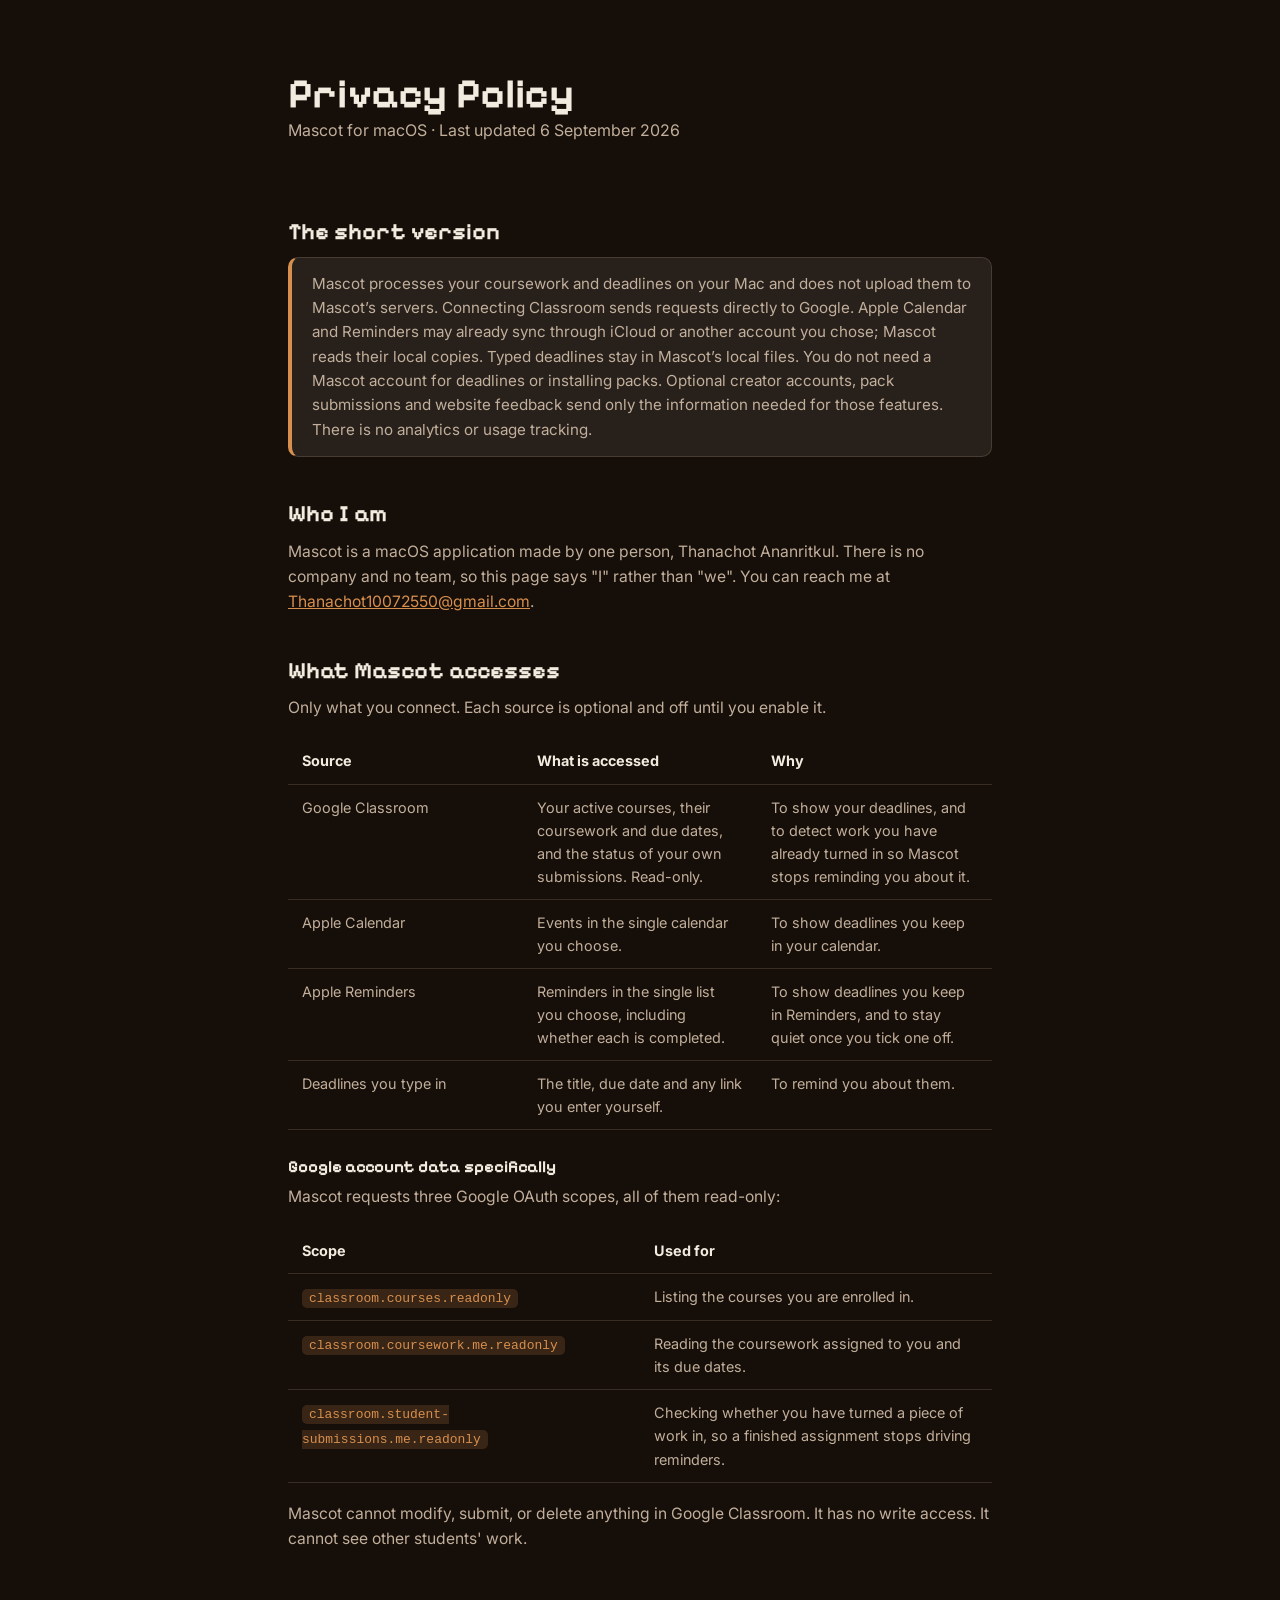
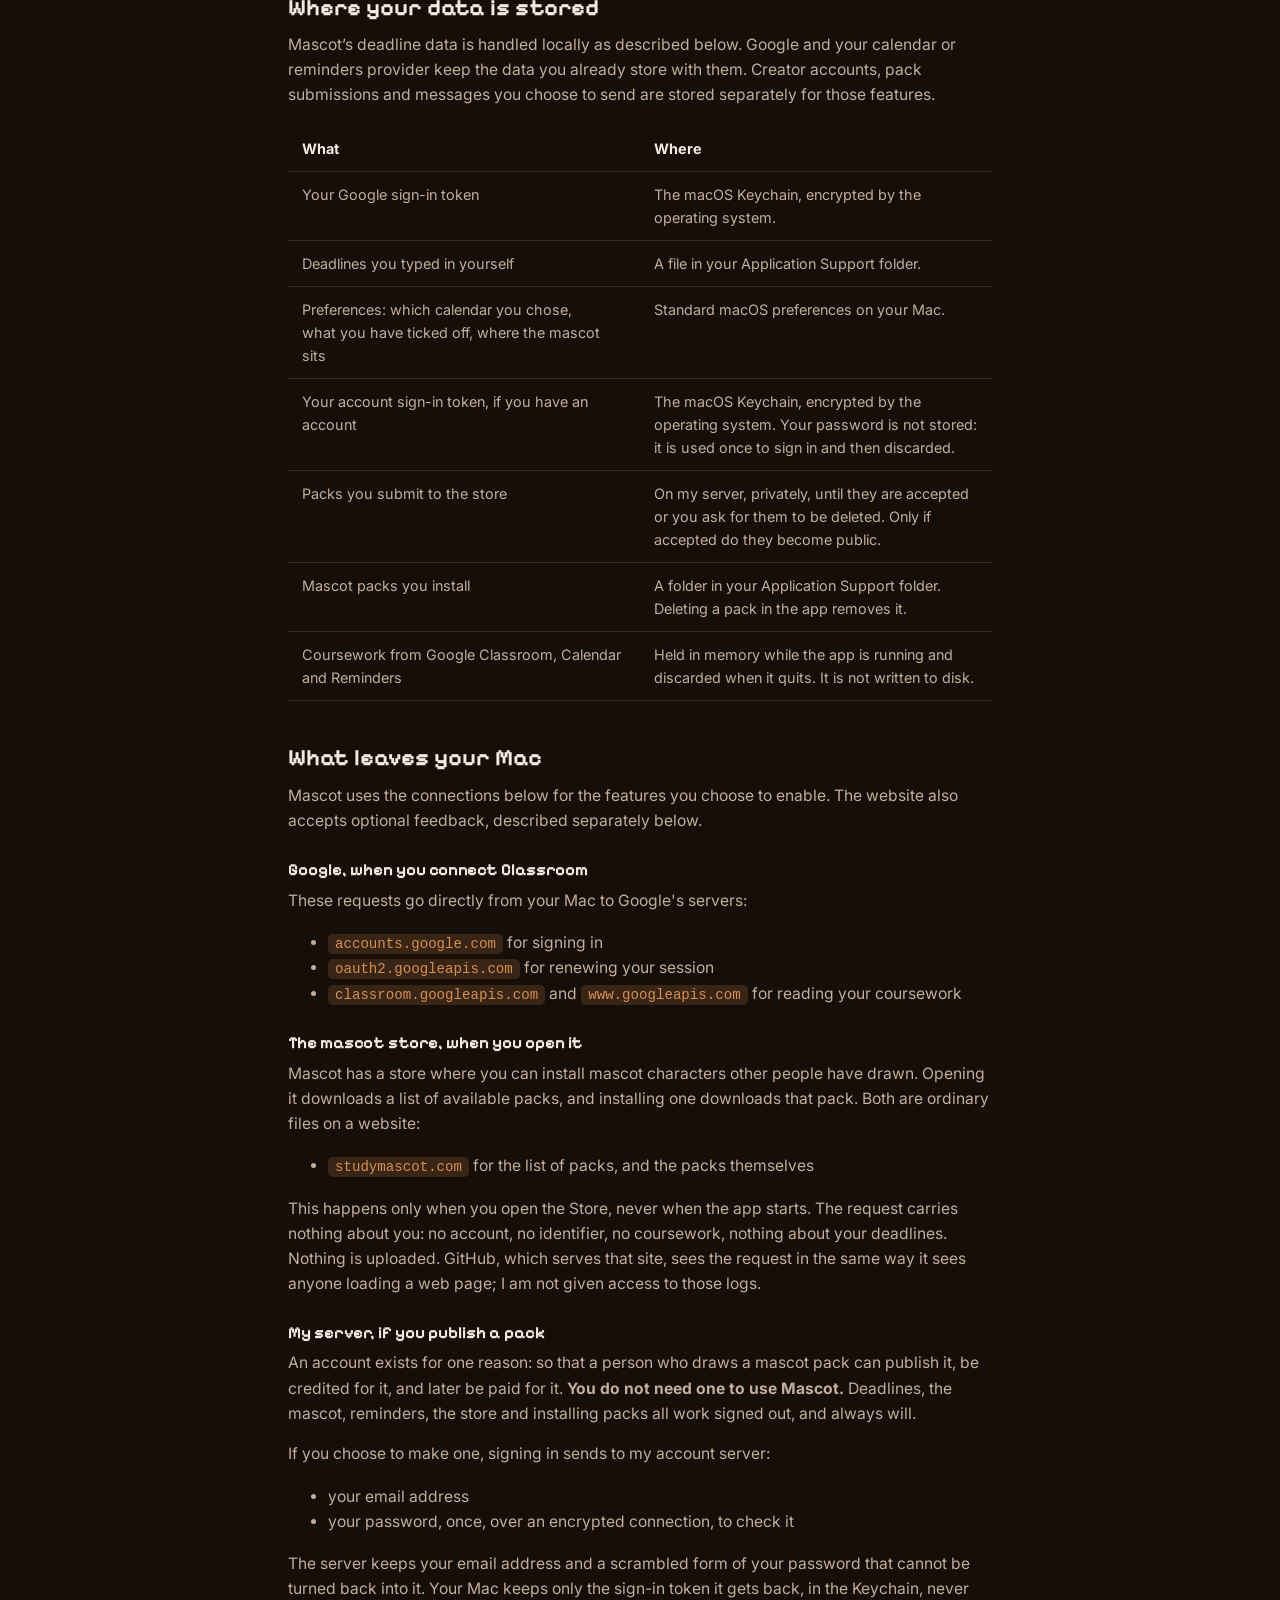
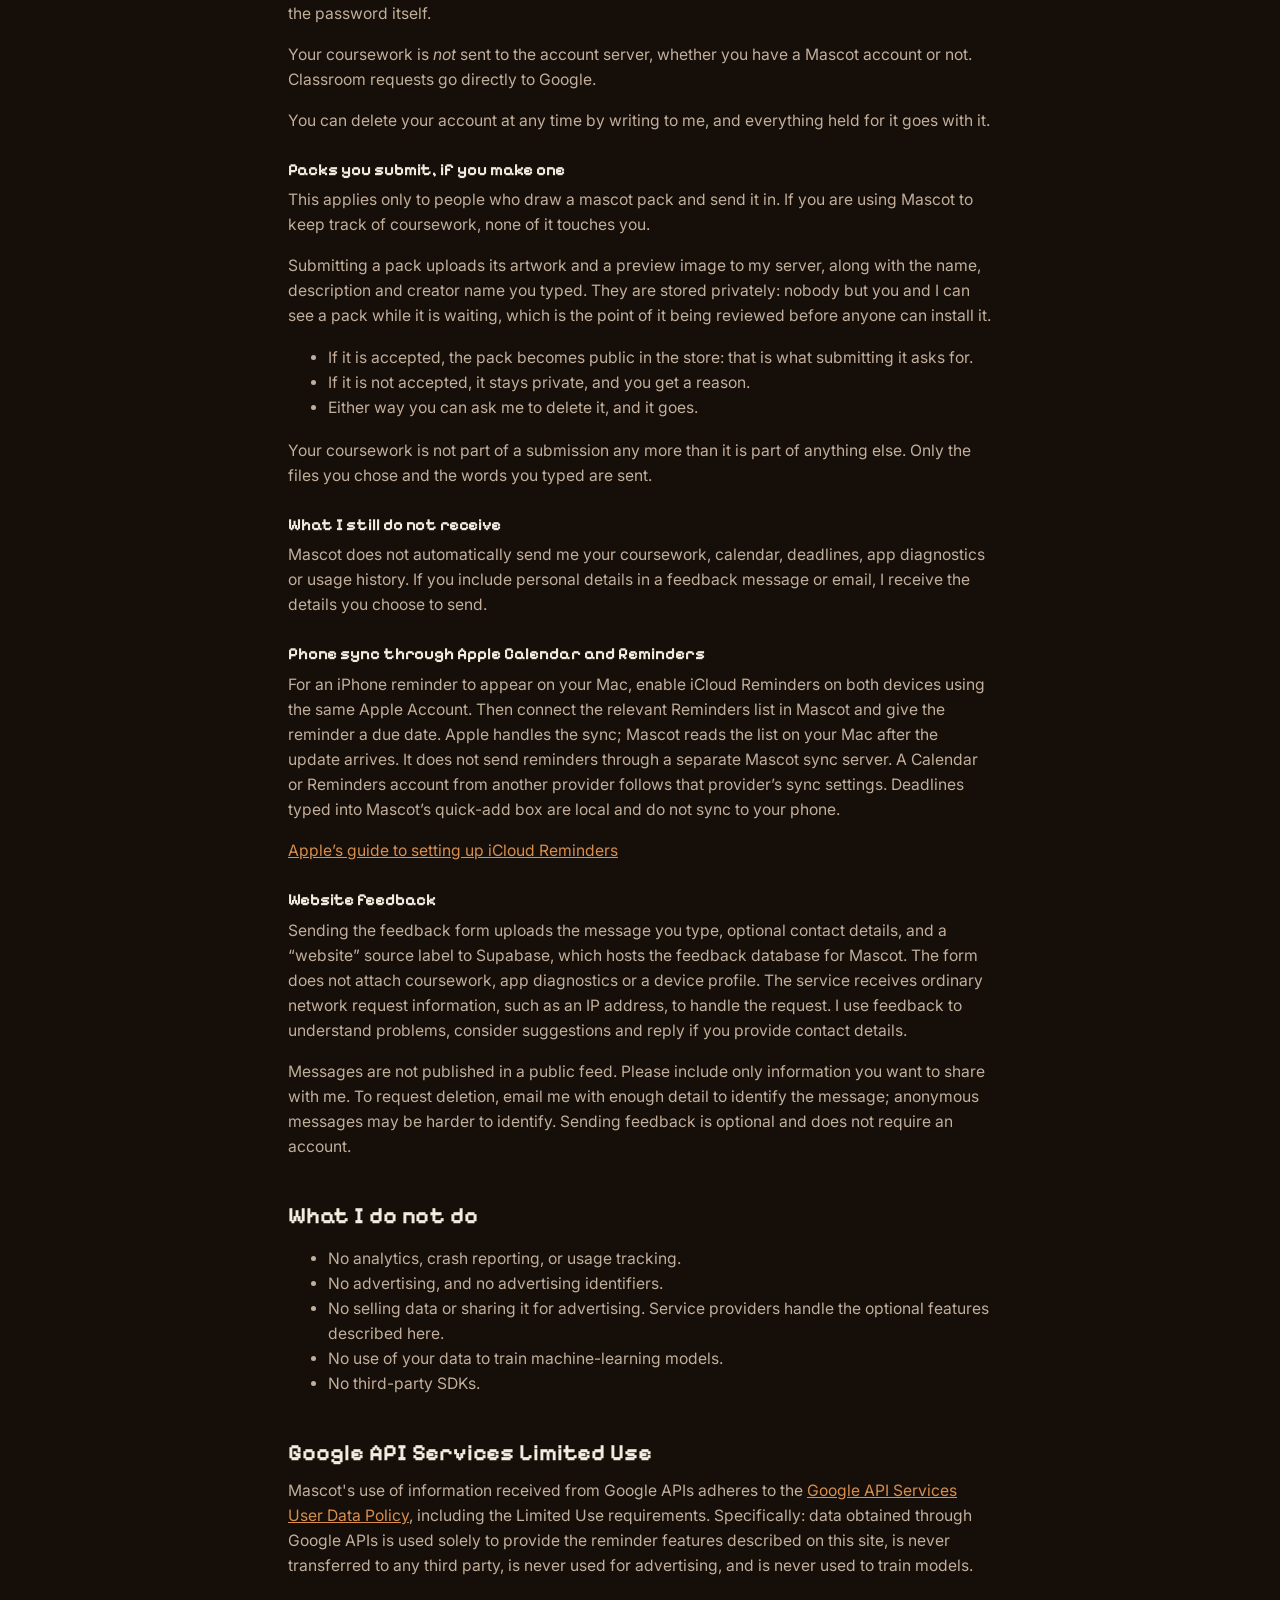
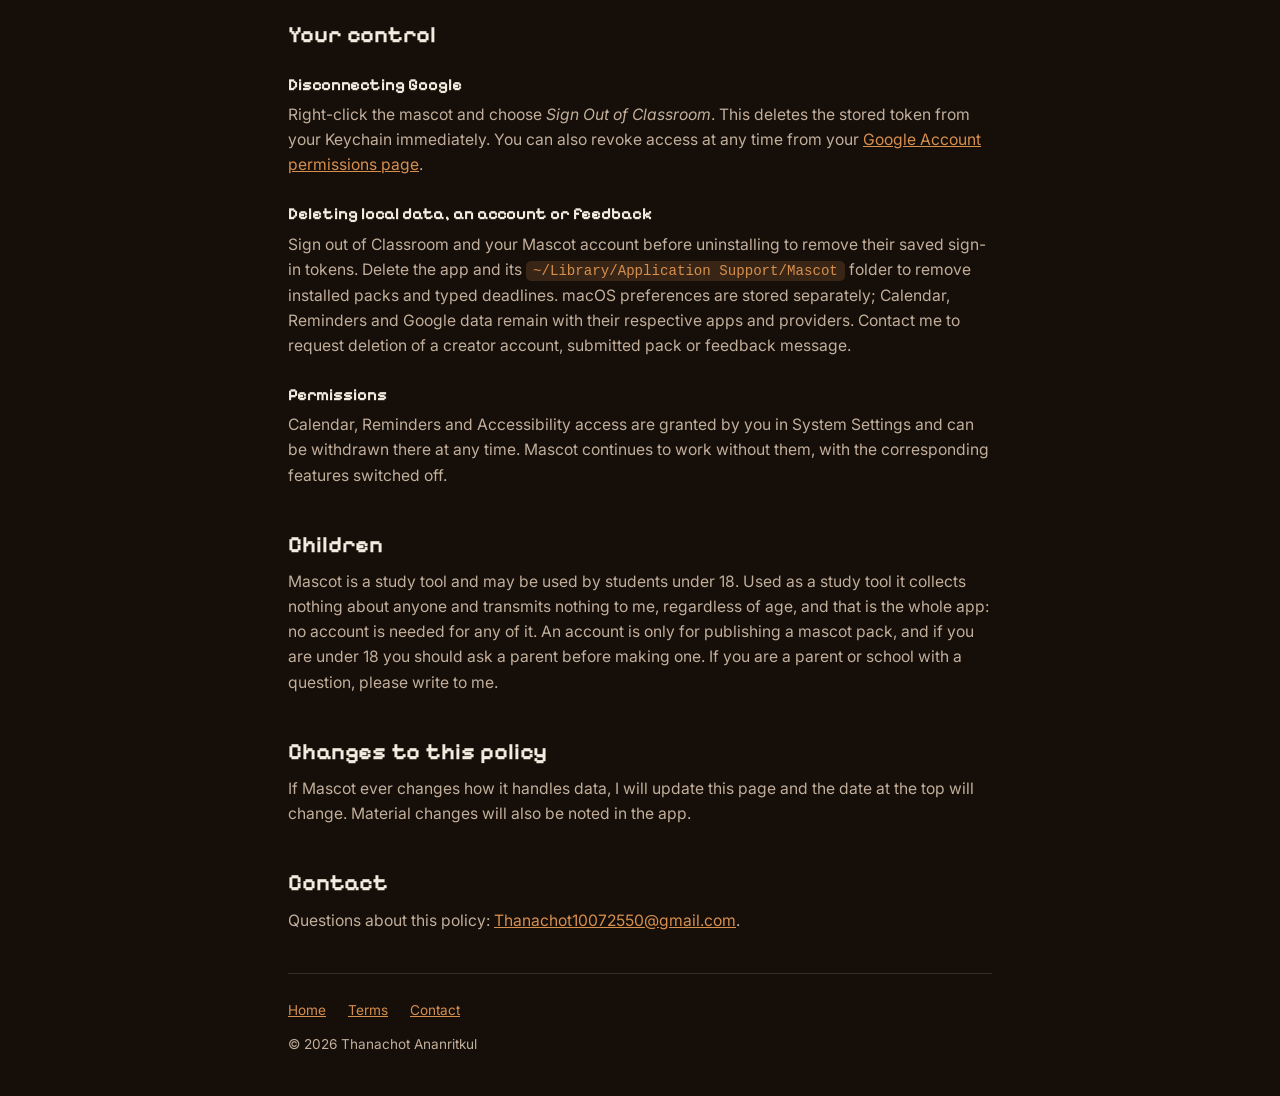
==== commit 653187c3: "Polish mobile navigation, pack mood previews, setup guidance and demo video" ====
--- a/privacy.html
+++ b/privacy.html
@@ -4,7 +4,7 @@
 <meta charset="utf-8">
 <meta name="viewport" content="width=device-width, initial-scale=1">
 <title>Privacy Policy · Mascot</title>
-<meta name="description" content="How Mascot for macOS handles your data. Short version: it stays on your Mac.">
+<meta name="description" content="How Mascot for macOS handles your data. How local deadlines, Google Classroom, iCloud sync and optional feedback are handled.">
 <link rel="stylesheet" href="style.css">
 </head>
 <body class="doc">
@@ -12,18 +12,19 @@
 
 <header style="padding-bottom:24px">
     <h1>Privacy Policy</h1>
-    <p class="lede">Mascot for macOS · Last updated 29 August 2026</p>
+    <p class="lede">Mascot for macOS · Last updated 6 September 2026</p>
 </header>
 
 <h2>The short version</h2>
 
 <p class="note">
-    Your coursework is read on your Mac, stored on your Mac, and never sent to me or
-    to anyone else. There is no analytics and no tracking of any kind.
-    Two parts of Mascot use the internet, and neither touches your coursework: the
-    mascot store, which downloads a list of packs when you open it, and an optional
-    account, which exists only so that someone who draws a mascot can publish it.
-    You never need an account to use Mascot.
+    Mascot processes your coursework and deadlines on your Mac and does not upload them
+    to Mascot’s servers. Connecting Classroom sends requests directly to Google. Apple
+    Calendar and Reminders may already sync through iCloud or another account you chose;
+    Mascot reads their local copies. Typed deadlines stay in Mascot’s local files.
+    You do not need a Mascot account for deadlines or installing packs. Optional creator
+    accounts, pack submissions and website feedback send only the information needed for
+    those features. There is no analytics or usage tracking.
 </p>
 
 <h2>Who I am</h2>
@@ -102,9 +103,9 @@
 <h2>Where your data is stored</h2>
 
 <p>
-    On your Mac, apart from two things, and both only if you choose to publish a
-    mascot pack: the email address for your account, and any pack you submit. Nothing
-    to do with your coursework is among them.
+    Mascot’s deadline data is handled locally as described below. Google and your calendar
+    or reminders provider keep the data you already store with them. Creator accounts,
+    pack submissions and messages you choose to send are stored separately for those features.
 </p>
 
 <table>
@@ -154,8 +155,8 @@
 <h2>What leaves your Mac</h2>
 
 <p>
-    Mascot connects to three places, and only for the reasons below. Everything else
-    stays on your Mac.
+    Mascot uses the connections below for the features you choose to enable.
+    The website also accepts optional feedback, described separately below.
 </p>
 
 <h3>Google, when you connect Classroom</h3>
@@ -211,8 +212,8 @@
 </p>
 
 <p>
-    Your coursework is <em>not</em> part of this. It is never sent to the account
-    server, or anywhere else, whether you have an account or not.
+    Your coursework is <em>not</em> sent to the account server, whether you have
+    a Mascot account or not. Classroom requests go directly to Google.
 </p>
 
 <p>
@@ -249,8 +250,34 @@
 <h3>What I still do not receive</h3>
 
 <p>
-    Your coursework, your calendar, your deadlines, or any record of how you use the
-    app, with or without an account. There is nowhere on my side for any of it to go.
+    Mascot does not automatically send me your coursework, calendar, deadlines,
+    app diagnostics or usage history. If you include personal details in a feedback
+    message or email, I receive the details you choose to send.
+</p>
+
+<h3 id="phone-sync">Phone sync through Apple Calendar and Reminders</h3>
+<p>
+    For an iPhone reminder to appear on your Mac, enable iCloud Reminders on both devices
+    using the same Apple Account. Then connect the relevant Reminders list in Mascot and
+    give the reminder a due date. Apple handles the sync; Mascot reads the list on your Mac
+    after the update arrives. It does not send reminders through a separate Mascot sync server.
+    A Calendar or Reminders account from another provider follows that provider’s sync settings.
+    Deadlines typed into Mascot’s quick-add box are local and do not sync to your phone.
+</p>
+<p><a href="https://support.apple.com/en-ie/guide/icloud/mmbf52194b5a/icloud">Apple’s guide to setting up iCloud Reminders</a></p>
+
+<h3 id="website-feedback">Website feedback</h3>
+<p>
+    Sending the feedback form uploads the message you type, optional contact details,
+    and a “website” source label to Supabase, which hosts the feedback database for Mascot.
+    The form does not attach coursework, app diagnostics or a device profile. The service
+    receives ordinary network request information, such as an IP address, to handle the request.
+    I use feedback to understand problems, consider suggestions and reply if you provide contact details.
+</p>
+<p>
+    Messages are not published in a public feed. Please include only information you want
+    to share with me. To request deletion, email me with enough detail to identify the message;
+    anonymous messages may be harder to identify. Sending feedback is optional and does not require an account.
 </p>
 
 <h2>What I do not do</h2>
@@ -258,7 +285,7 @@
 <ul>
     <li>No analytics, crash reporting, or usage tracking.</li>
     <li>No advertising, and no advertising identifiers.</li>
-    <li>No selling or sharing of data. There is no data on my side to sell.</li>
+    <li>No selling data or sharing it for advertising. Service providers handle the optional features described here.</li>
     <li>No use of your data to train machine-learning models.</li>
     <li>No third-party SDKs.</li>
 </ul>
@@ -285,13 +312,13 @@
     page</a>.
 </p>
 
-<h3>Deleting everything</h3>
-<p>
-    Delete the Mascot app and remove its folder from
-    <code>~/Library/Application Support/Mascot</code>. That is everything held on your
-    Mac. If you never made an account, that is genuinely all of it: there is nothing
-    on my side to close and nothing to request from me. If you did make one, write to
-    me and I will delete it and everything held for it.
+<h3>Deleting local data, an account or feedback</h3>
+<p>
+    Sign out of Classroom and your Mascot account before uninstalling to remove their
+    saved sign-in tokens. Delete the app and its <code>~/Library/Application Support/Mascot</code>
+    folder to remove installed packs and typed deadlines. macOS preferences are stored separately;
+    Calendar, Reminders and Google data remain with their respective apps and providers.
+    Contact me to request deletion of a creator account, submitted pack or feedback message.
 </p>
 
 <h3>Permissions</h3>
--- a/style.css
+++ b/style.css
@@ -827,3 +827,62 @@
    backdrop blurred, and the content collapsed to an invisible strip. The form
    still submits; display:contents removes the box, not the element. */
 #feedback[open] > form { display: contents; }
+
+/* Navigation keeps Download visible; secondary controls share one mobile menu. */
+.nav-logo, .nav-download { flex-shrink:0; }
+.nav-menu-toggle { display:none; font:500 .875rem var(--body); padding:10px 12px; border:1px solid var(--cream-line); border-radius:100px; background:transparent; color:var(--ink); cursor:pointer; }
+.nav-download { text-decoration:none; }
+.hero-compatibility { font-size:.875rem; color:var(--ink-muted); margin:14px auto 0; }
+.pack-mood-controls { display:flex; flex-wrap:wrap; justify-content:center; gap:6px; margin-top:14px; }
+.pack-mood-button { font:500 .875rem var(--body); padding:10px 11px; border:1px solid var(--cream-line); border-radius:100px; color:var(--ink-muted); background:transparent; cursor:pointer; }
+.pack-mood-button[aria-pressed=true] { background:#263b42; border-color:#263b42; color:white; }
+.pack-mood-button:hover { box-shadow:0 3px 10px #14252a20; }
+.sheet-hint { text-align:center; min-height:1.6em; }
+.release-details { display:flex; flex-wrap:wrap; gap:6px 18px; list-style:none; margin:20px 0 8px; padding:0; color:var(--paper-muted); font-size:.9rem; }
+.release-details strong { color:var(--paper); }
+.release-note { font-size:.9rem; }
+.install-help { margin:18px 0 0; font-size:.875rem; }
+body.doc { overflow-wrap:anywhere; }
+body.doc table { table-layout:fixed; }
+body.doc td:first-child { white-space:normal; }
+body.doc code { overflow-wrap:anywhere; }
+@media (max-width:960px) {
+    .nav .wrap { position:relative; gap:12px; }
+    html.js .nav-menu-toggle { display:block; margin-left:auto; }
+    html.js .nav-links { display:none; position:absolute; left:20px; right:20px; top:calc(100% + 8px); margin:0; padding:12px; background:var(--cream-2); border:1px solid var(--cream-line); border-radius:18px; box-shadow:0 15px 35px #281a1326; align-items:stretch; flex-direction:column; gap:4px; }
+    html.js .nav-menu-toggle[aria-expanded=true] + .nav-links { display:flex; }
+    .nav-links a:not(.btn) { display:block; }
+    html.js .nav-links > a, html.js .nav-links > button { padding:12px 14px; min-height:44px; text-align:left; font-size:1rem; border-radius:10px; }
+    html.js .nav-links > a::after { display:none; }
+    html.js .nav-links > a:hover { background:#e3d6c580; }
+    html:not(.js) .nav .wrap { height:auto; flex-wrap:wrap; padding-block:12px; }
+    html:not(.js) .nav-links { order:3; flex-wrap:wrap; margin:0; }
+}
+@media (max-width:380px) {
+    .nav .wrap { gap:8px; }
+    .nav-menu-toggle { padding:8px 10px; }
+    .nav .nav-download { font-size:.875rem; }
+    .pack-mood-button { padding:9px 10px; }
+}
+.real-demo { margin:24px auto 0; border:1px solid var(--cream-line); border-radius:18px; background:#fff5; overflow:hidden; }
+.real-demo summary { cursor:pointer; padding:18px 22px; font-size:.95rem; font-weight:500; list-style:none; display:flex; flex-wrap:wrap; align-items:center; gap:12px; }
+.real-demo summary::-webkit-details-marker { display:none; }
+.real-demo summary:hover { background:#ffffff60; }
+.real-demo summary:focus-visible { outline:3px solid #9a5826; outline-offset:-4px; }
+.play-mark { color:var(--brand-2); font-size:.875rem; }
+.demo-length { color:var(--ink-muted); font-size:.875rem; margin-left:auto; font-weight:400; }
+.real-demo-content { display:grid; grid-template-columns:minmax(0,1fr) minmax(0,360px); align-items:center; gap:28px; padding:0 24px 24px; }
+.real-demo-content h3 { margin-bottom:14px; font-size:1.75rem; }
+.real-demo-content p { font-size:1rem; }
+.real-demo-content .demo-note { color:var(--ink-muted); font-size:.875rem; }
+.real-demo video { display:block; width:100%; height:auto; max-height:560px; border-radius:12px; background:#13242c; }
+@media (max-width:600px) {
+    .real-demo-content { grid-template-columns:1fr; gap:8px; padding:0 16px 16px; }
+    .real-demo summary { padding:16px; }
+    .real-demo video { max-height:480px; }
+}
+@media (max-width:600px) {
+    .sheet-actions { gap:12px; }
+    .sheet-actions .btn { white-space:nowrap; flex-shrink:0; padding:12px 18px; }
+    .sheet-actions .sheet-note { font-size:.8rem; }
+}
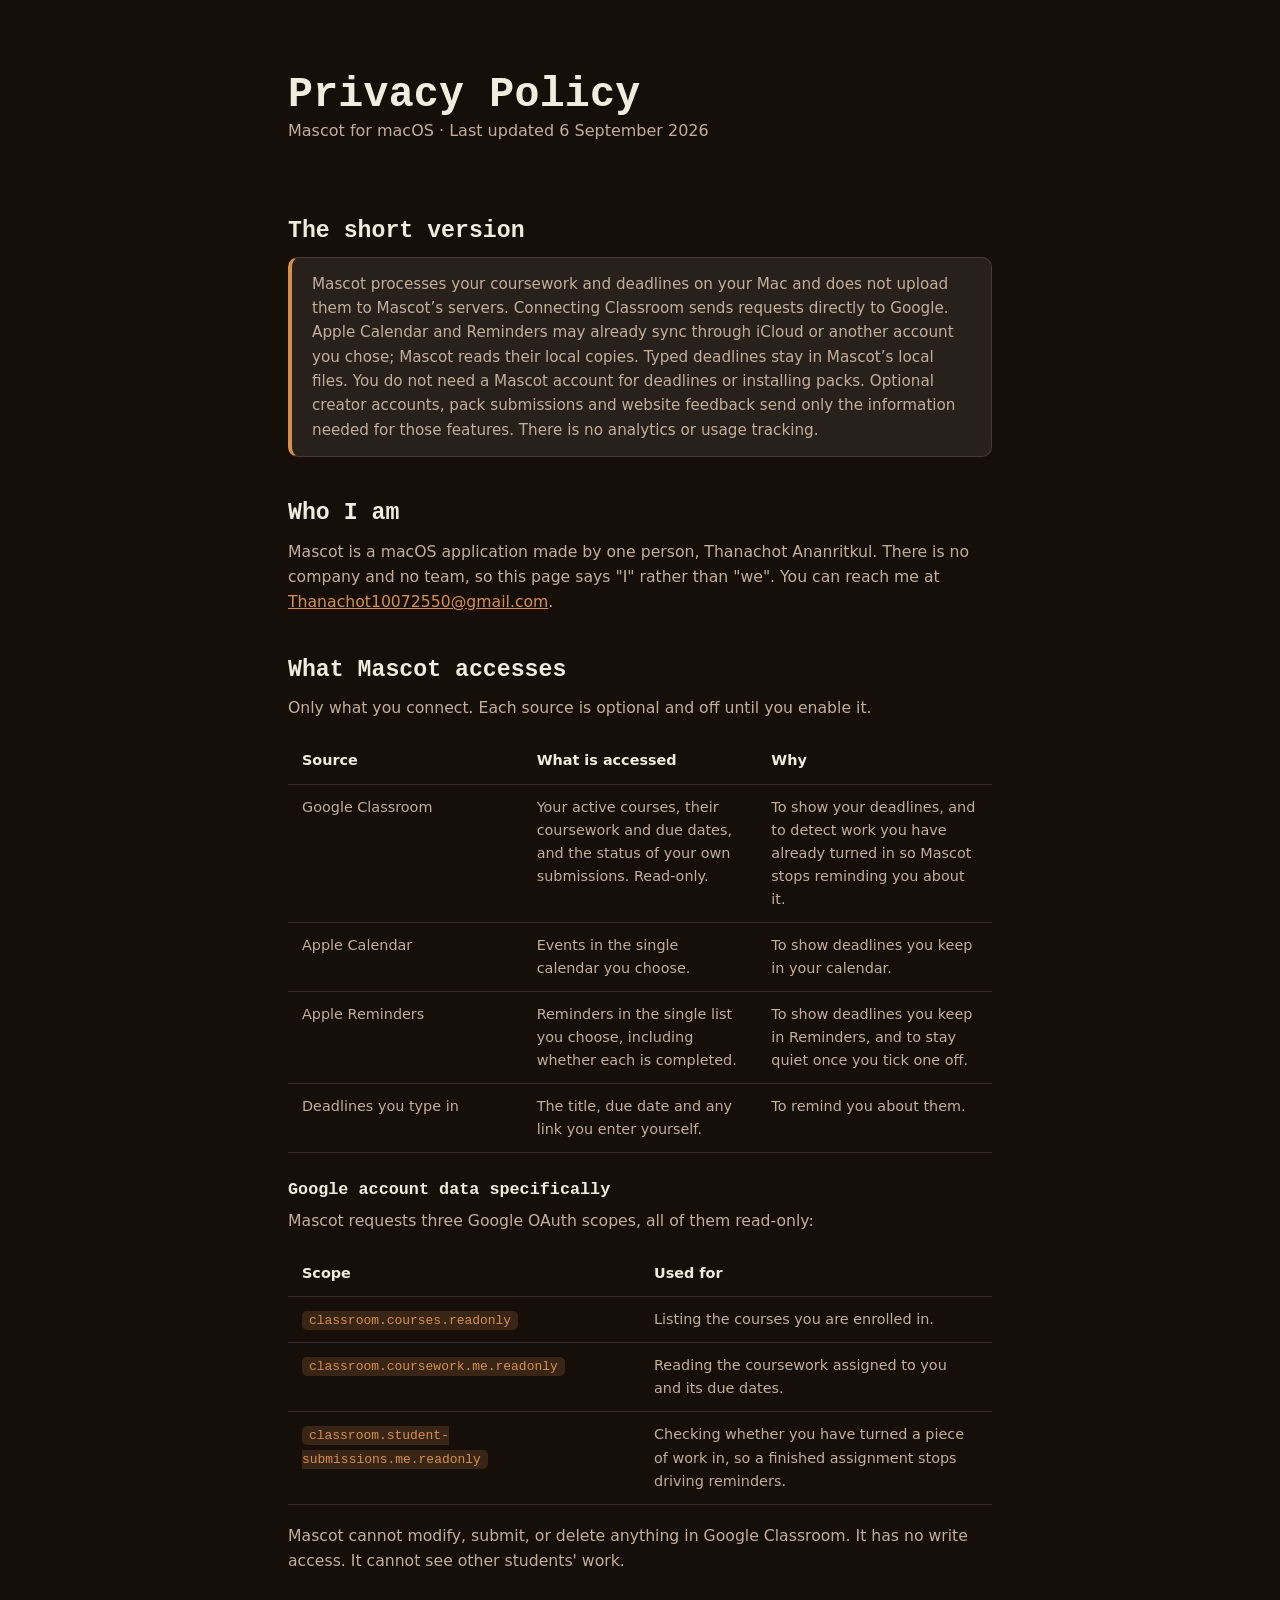
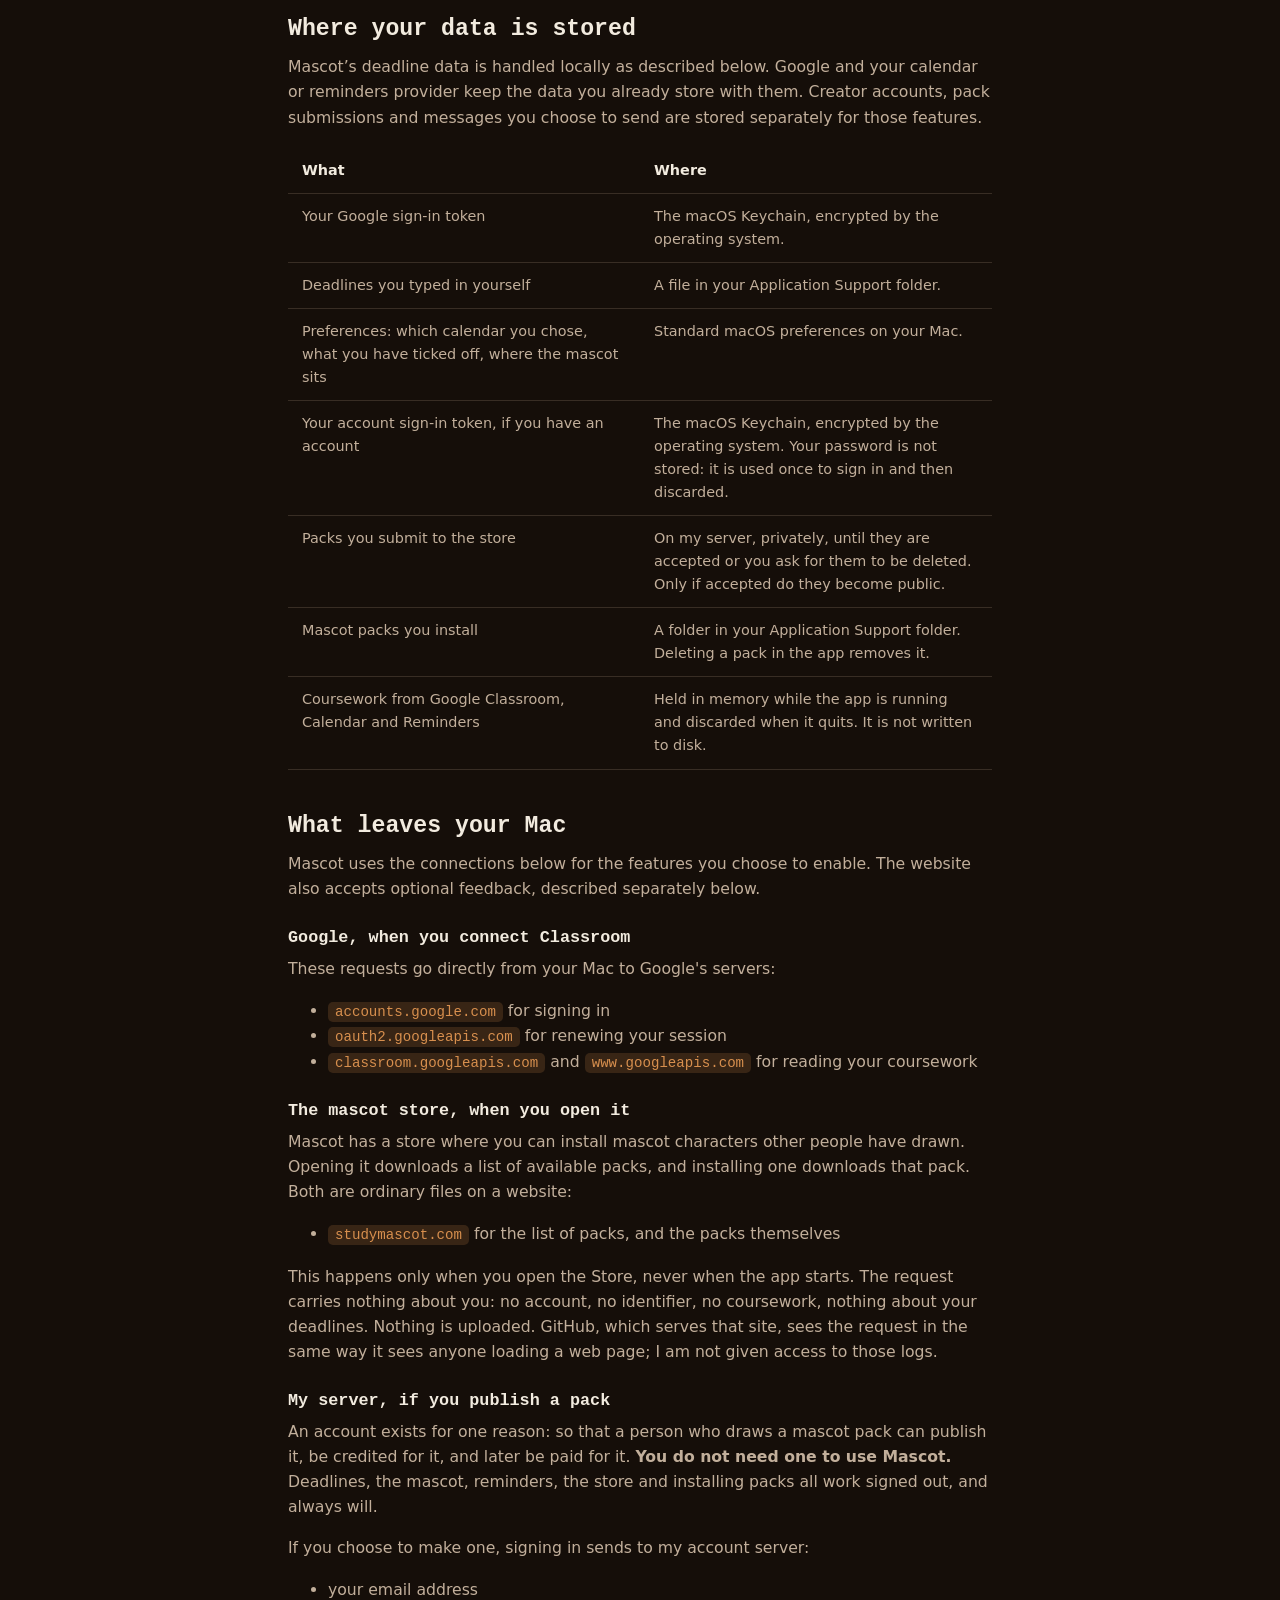
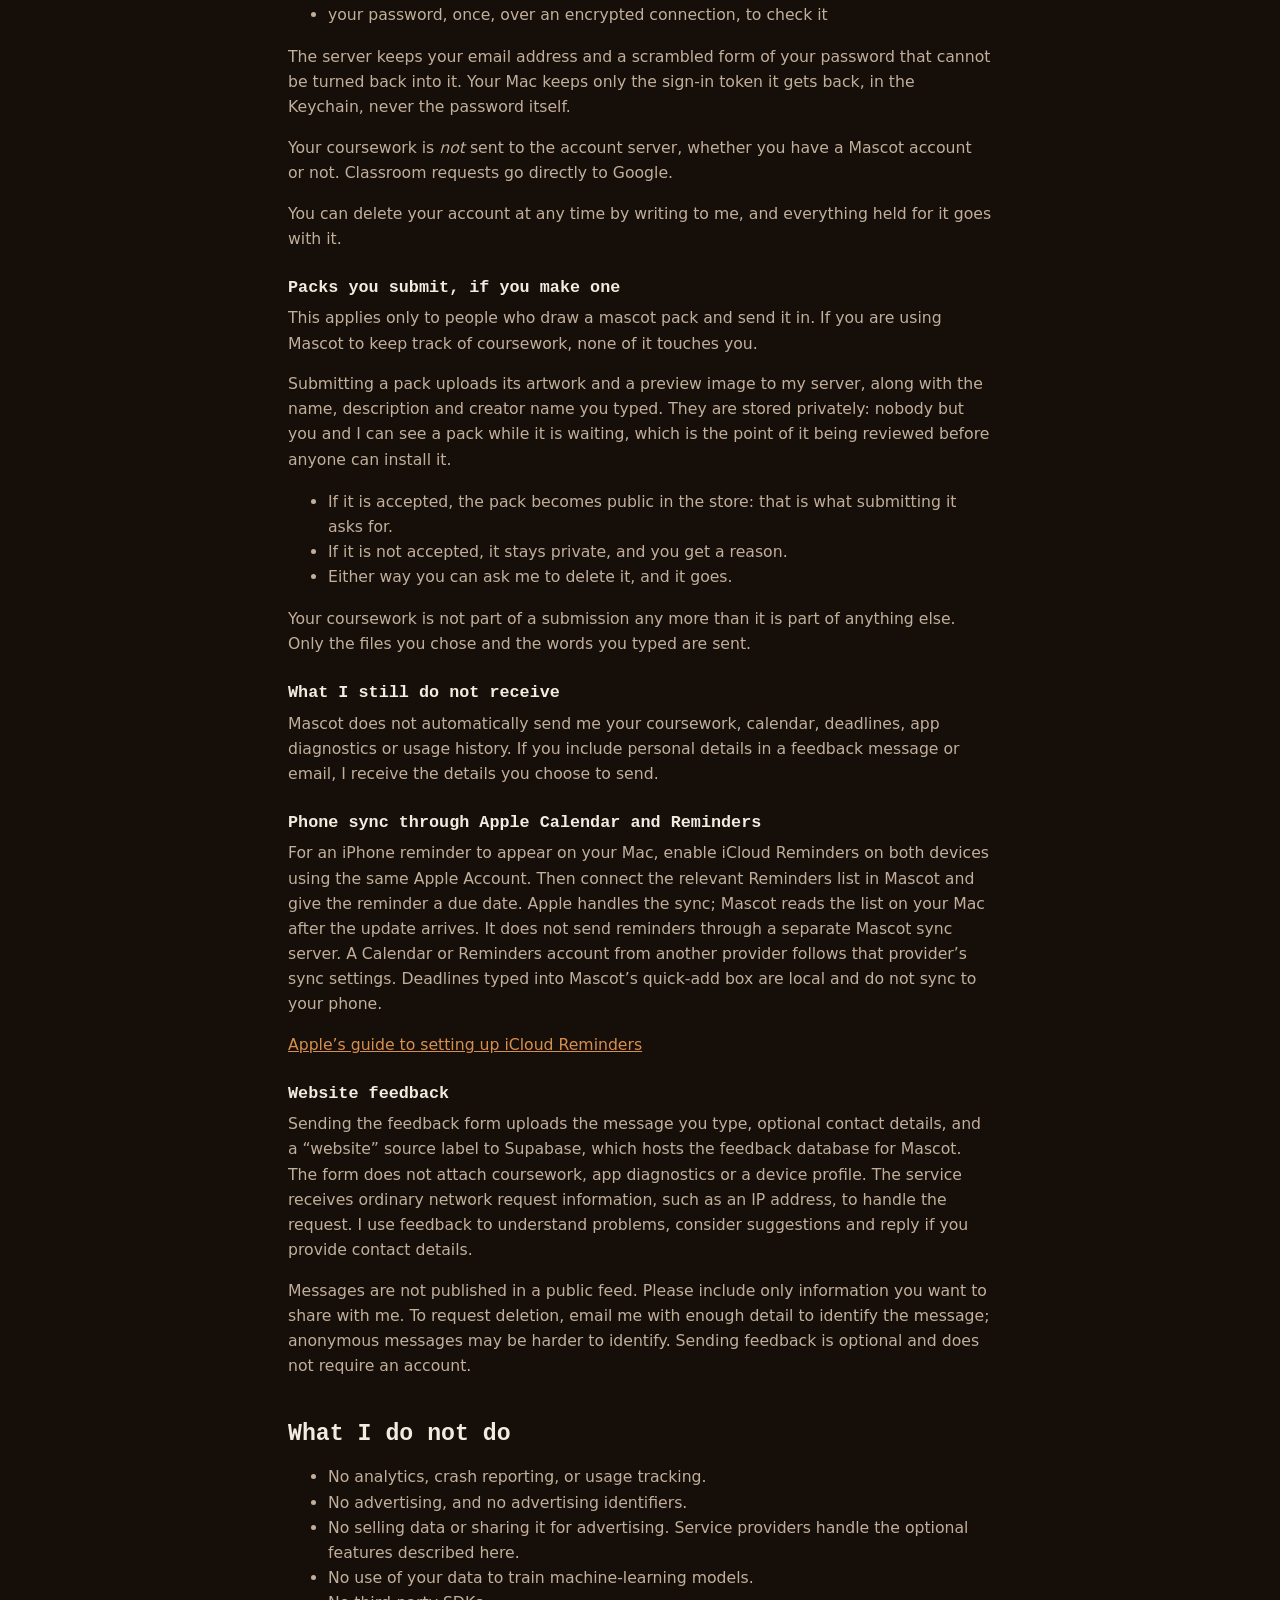
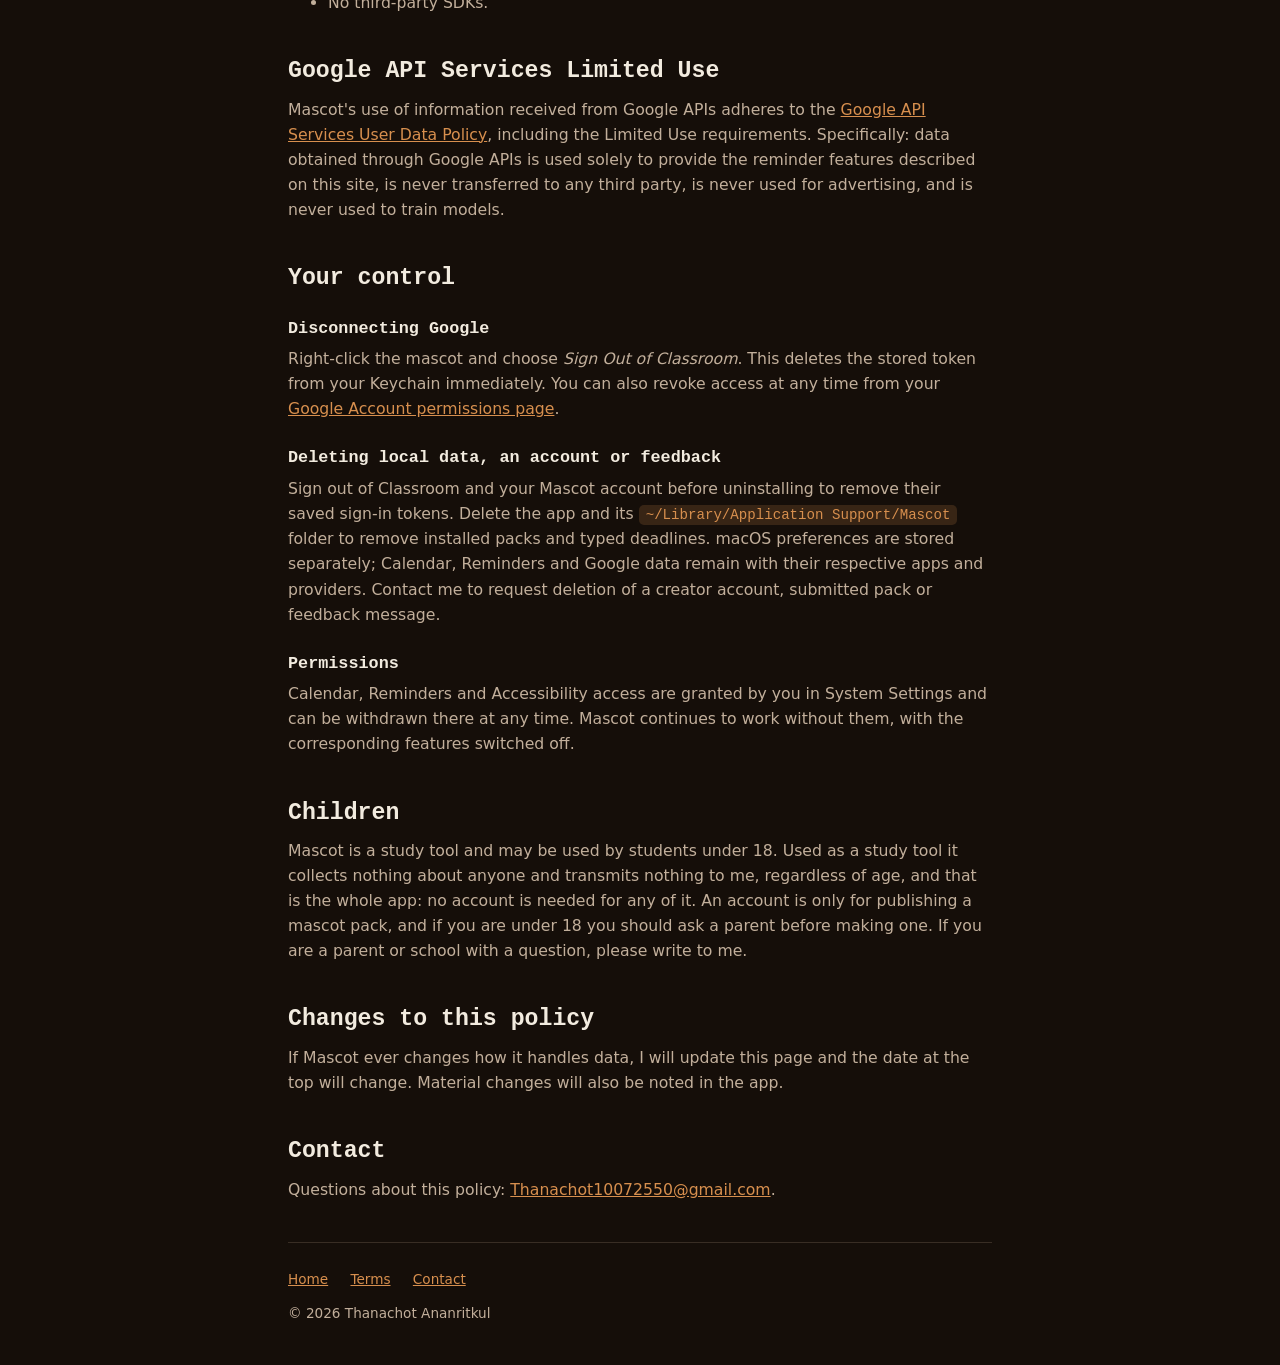
==== commit ef4aea6f: "Harden website policies, pack links and feedback protections" ====
--- a/privacy.html
+++ b/privacy.html
@@ -2,6 +2,8 @@
 <html lang="en">
 <head>
 <meta charset="utf-8">
+<meta http-equiv="Content-Security-Policy" content="default-src 'none'; script-src 'self'; script-src-attr 'none'; style-src 'self' 'unsafe-inline' https://fonts.googleapis.com; font-src 'self' https://fonts.gstatic.com; img-src 'self' https://studymascot.com; media-src 'self'; connect-src 'self' https://studymascot.com https://fcyhiujhvafozihopxsu.supabase.co; base-uri 'none'; form-action 'none'; object-src 'none'; frame-src 'none'; worker-src 'none'">
+<meta name="referrer" content="no-referrer">
 <meta name="viewport" content="width=device-width, initial-scale=1">
 <title>Privacy Policy · Mascot</title>
 <meta name="description" content="How Mascot for macOS handles your data. How local deadlines, Google Classroom, iCloud sync and optional feedback are handled.">
--- a/style.css
+++ b/style.css
@@ -645,8 +645,8 @@
 .chip--due { --x:6%; --y:46%; --r:2deg; --t:10s; --d:-1s; }
 .chip--connected { --x:79%; --y:43%; --r:-3deg; --t:8s; --d:-4s; }
 .chip--quick { --x:0%; --y:89%; --r:3deg; --t:12s; --d:-7s; }
-.chip--handin { --x:56%; --y:89%; --r:2deg; --t:9s; --d:-3s; }
-.home .band--accent { background:radial-gradient(ellipse at 0 0,#f0e39e,transparent 65%),linear-gradient(130deg,#e3cf3c,#d5c545 60%,#dbd287); }
+.chip--handin { --x:68%; --y:89%; --r:2deg; --t:9s; --d:-3s; }
+.home .moods { background:radial-gradient(ellipse at 0 0,#efdfc8,transparent 65%),linear-gradient(130deg,#dfc3a1,#cda477 60%,#d8bb96); color:#352415; --card:#fff7eb8c; --line:#6646272e; --muted:#513b29; }
 .home .band--dark { background:radial-gradient(ellipse at 0 0,#33231550,transparent 65%),linear-gradient(140deg,#15130e,#0f1210); }
 .home #packs-section { background:radial-gradient(ellipse at 100% 25%,#d8cfaa77,transparent 60%),#eae4d6; }
 .home #questions { background:linear-gradient(135deg,#e5dccb,#efe8da); }
@@ -886,3 +886,53 @@
     .sheet-actions .btn { white-space:nowrap; flex-shrink:0; padding:12px 18px; }
     .sheet-actions .sheet-note { font-size:.8rem; }
 }
+
+/* A recording-led guide: all instructions remain available without scripts. */
+.sr-only { position:absolute; width:1px; height:1px; padding:0; margin:-1px; overflow:hidden; clip:rect(0,0,0,0); white-space:nowrap; border:0; }
+.classroom-guide { background:radial-gradient(ellipse at 5% 5%,#e8d8ba70,transparent 55%),var(--cream); border-bottom:1px solid var(--cream-line); }
+.guide-layout { display:grid; grid-template-columns:minmax(0,.8fr) minmax(0,1.2fr); gap:clamp(28px,5vw,70px); align-items:start; }
+.guide-intro { position:sticky; top:110px; }
+.guide-intro h2 { font-size:clamp(2rem,3.6vw,2.8rem); line-height:1.15; }
+.guide-intro .sub { font-size:1rem; line-height:1.7; }
+.guide-before { margin-top:24px; padding:22px; border:1px solid var(--cream-line); border-radius:18px; background:#fff7; }
+.guide-before strong { font-size:1rem; }
+.guide-before p { font-size:.95rem; margin:8px 0 14px; }
+.guide-before a { font-size:.875rem; color:#8f4c25; text-underline-offset:4px; }
+.guide-tip { font-size:.875rem; color:var(--ink-muted); margin:18px 0 0; }
+.guide-steps { list-style:none; padding:0; margin:0; display:grid; gap:12px; }
+.guide-step { background:#fffaf3; border:1px solid var(--cream-line); border-radius:18px; overflow:hidden; scroll-margin-top:92px; }
+.guide-step[open] { border-color:#b8845780; box-shadow:0 14px 38px #5940240d; }
+.guide-step summary { display:flex; align-items:center; gap:12px; padding:20px; cursor:pointer; list-style:none; }
+.guide-step summary::-webkit-details-marker { display:none; }
+.guide-step summary:hover { background:#eacda424; }
+.guide-step summary:focus-visible { outline:3px solid #9a5826; outline-offset:-4px; border-radius:16px; }
+.guide-number { display:grid; place-items:center; width:34px; height:34px; flex:none; border-radius:10px; background:#eadcc7; color:#70411f; font:1.15rem var(--display); }
+.guide-step[open] .guide-number { background:#8f4c25; color:#fffaf3; }
+.guide-step-title { font-size:1rem; font-weight:600; line-height:1.4; }
+.guide-chevron { margin-left:auto; font-size:1.4rem; width:18px; text-align:center; flex:none; line-height:1; color:#8f4c25; }
+.guide-step[open] .guide-chevron { transform:rotate(45deg); }
+.guide-content { padding:0 20px 20px; }
+.guide-content > p { font-size:.95rem; line-height:1.7; margin:0 0 18px; }
+.guide-video-wrap { display:flex; justify-content:center; background:#18272c; border:1px solid #22373d; border-radius:12px; overflow:hidden; }
+.guide-video-wrap video { display:block; width:100%; height:auto; max-height:450px; object-fit:contain; }
+.guide-content .guide-note { font-size:.8rem; color:var(--ink-muted); margin:14px 0 20px; }
+.guide-actions { display:flex; align-items:center; justify-content:space-between; flex-wrap:wrap; gap:12px; }
+.guide-next { font:500 .875rem/1.5 var(--body); color:#fffaf3; background:#8f4c25; padding:11px 16px; border:0; border-radius:100px; cursor:pointer; text-decoration:none; }
+.guide-next:hover { background:#733b1b; }
+.guide-video-link { color:var(--ink-muted); font-size:.8rem; text-underline-offset:4px; padding-block:10px; }
+.guide-help { margin:28px 0 0; text-align:right; color:var(--ink-muted); font-size:.875rem; }
+.guide-help a { color:#8f4c25; text-underline-offset:4px; }
+.setup-link { margin:18px 0 28px; font-size:.95rem; text-underline-offset:4px; }
+#classroom-school-help { scroll-margin-top:110px; }
+@media (max-width:960px) {
+    .guide-layout { grid-template-columns:1fr; }
+    .guide-intro { position:static; max-width:650px; }
+    .guide-video-wrap video { max-height:480px; }
+    .guide-help { text-align:left; }
+}
+@media (max-width:600px) {
+    .guide-step summary { gap:10px; padding:16px 12px; }
+    .guide-content { padding:0 12px 16px; }
+    .guide-number { width:30px; height:30px; }
+    .guide-step-title { font-size:.9rem; }
+}
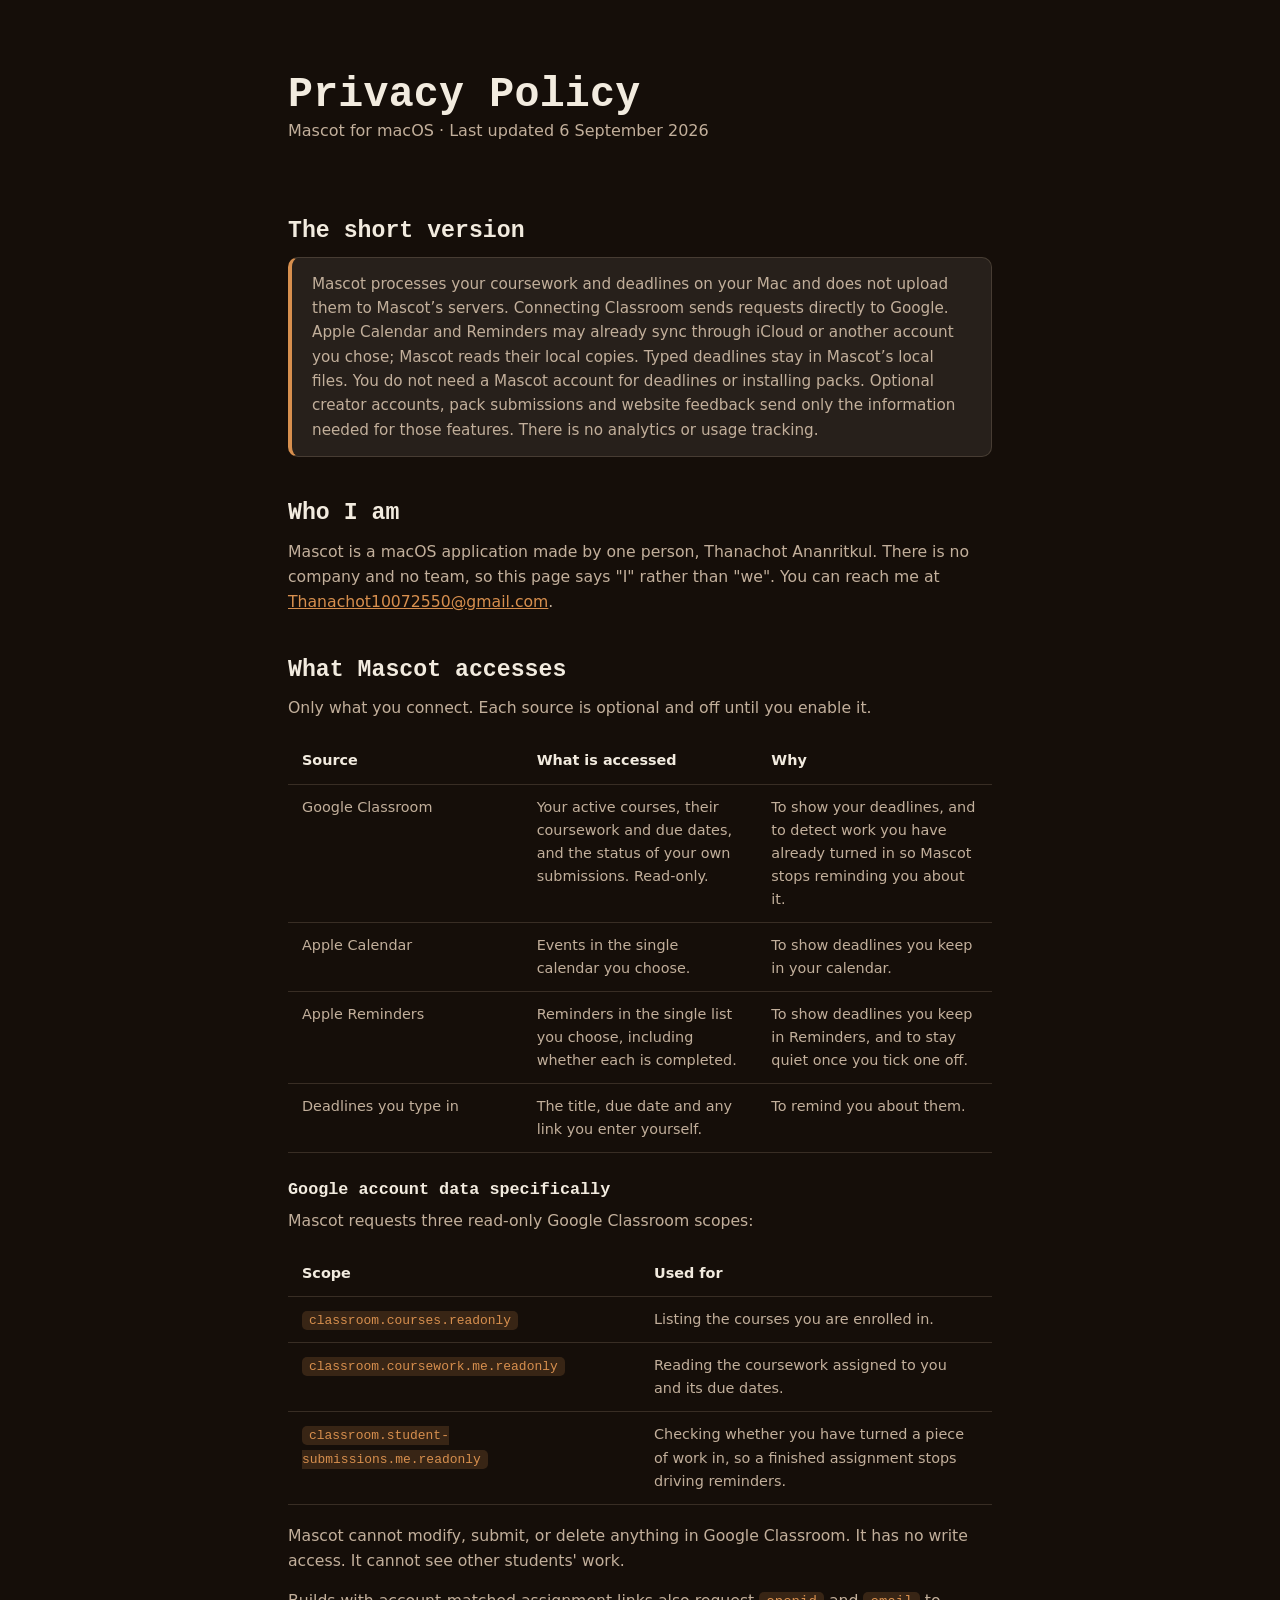
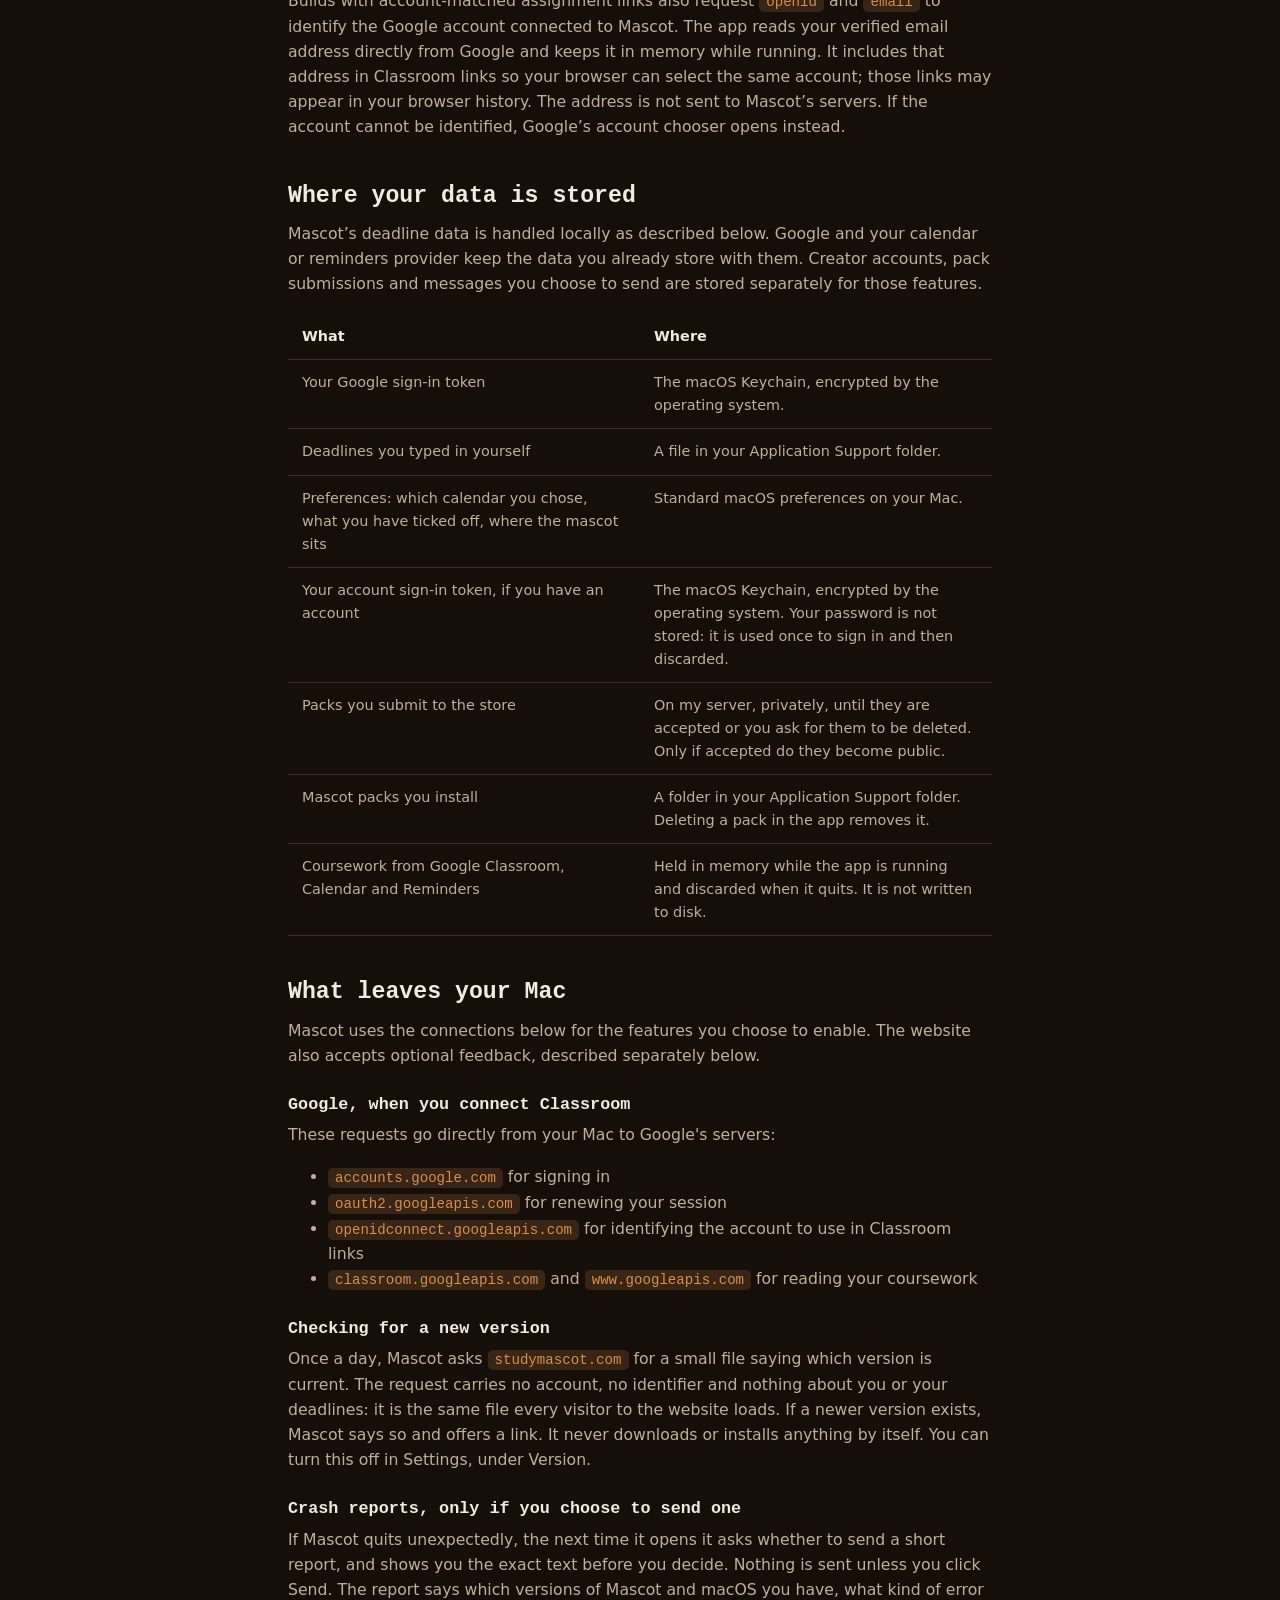
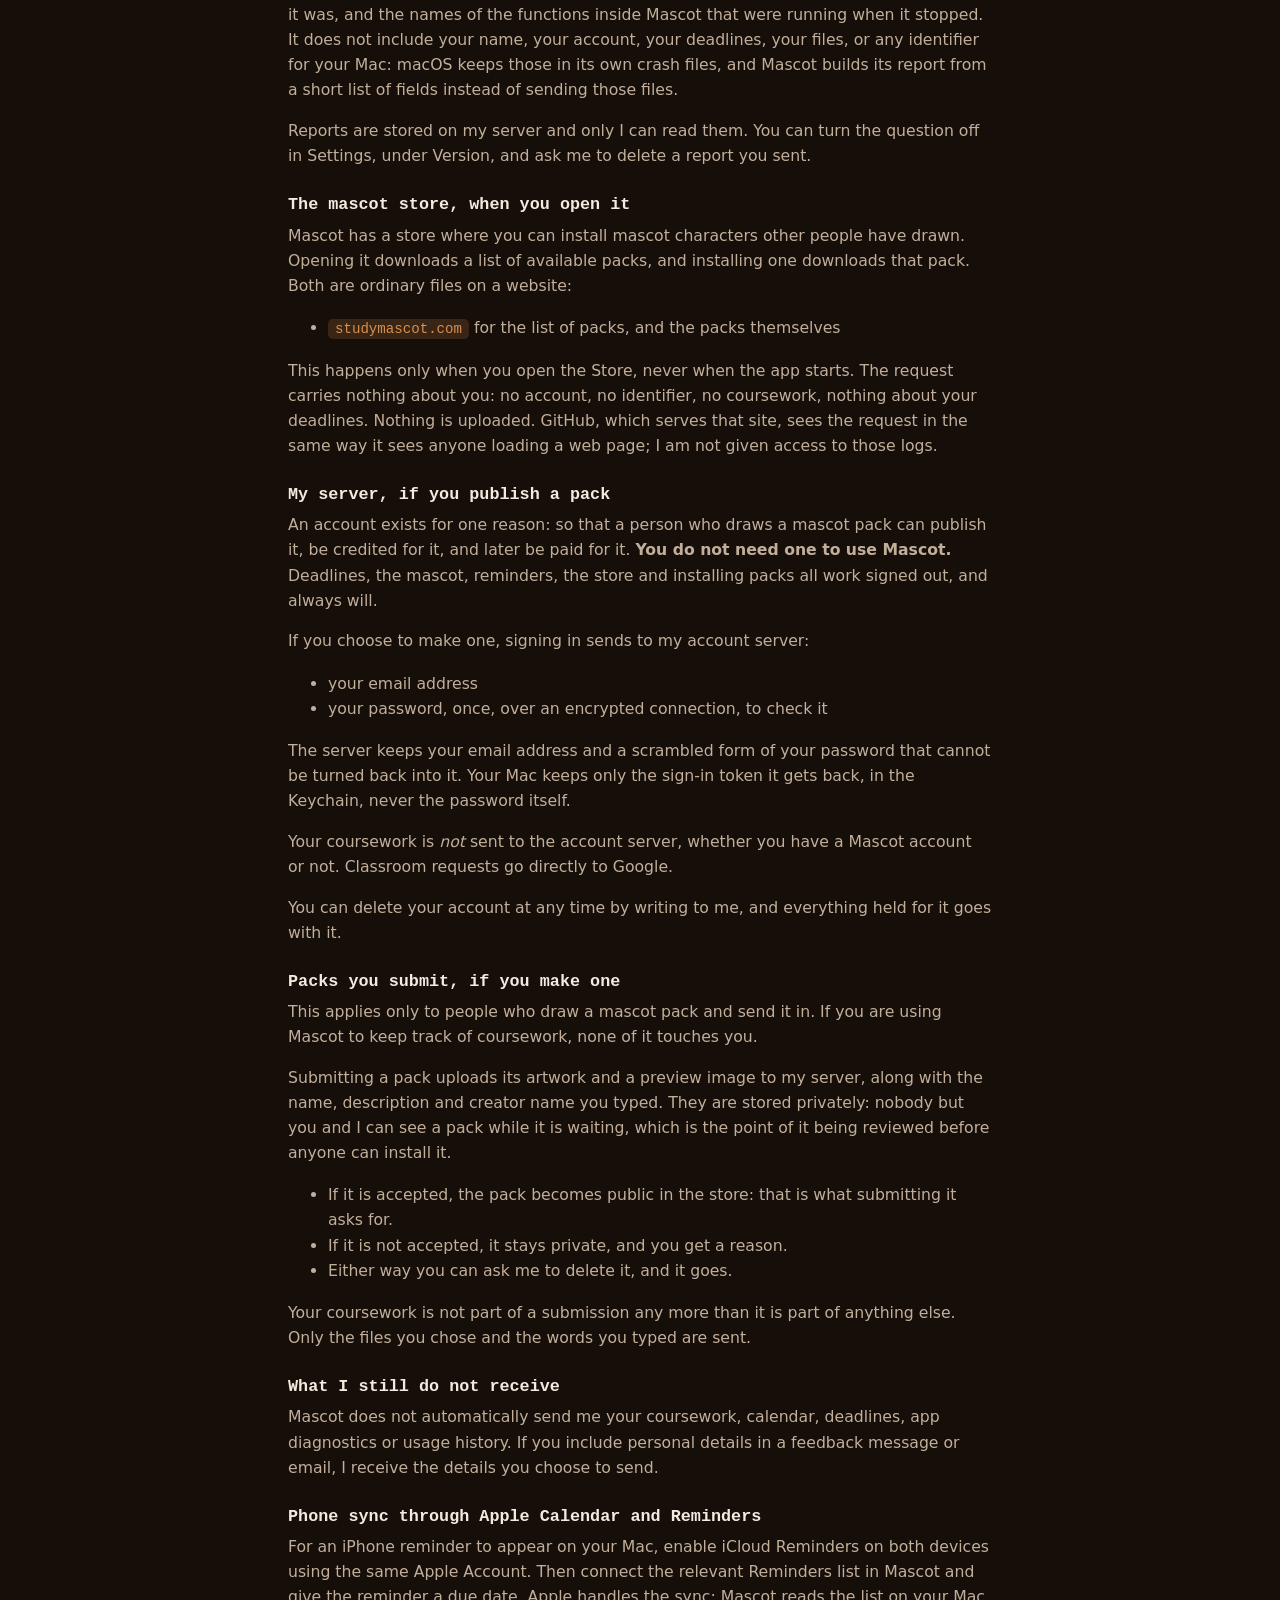
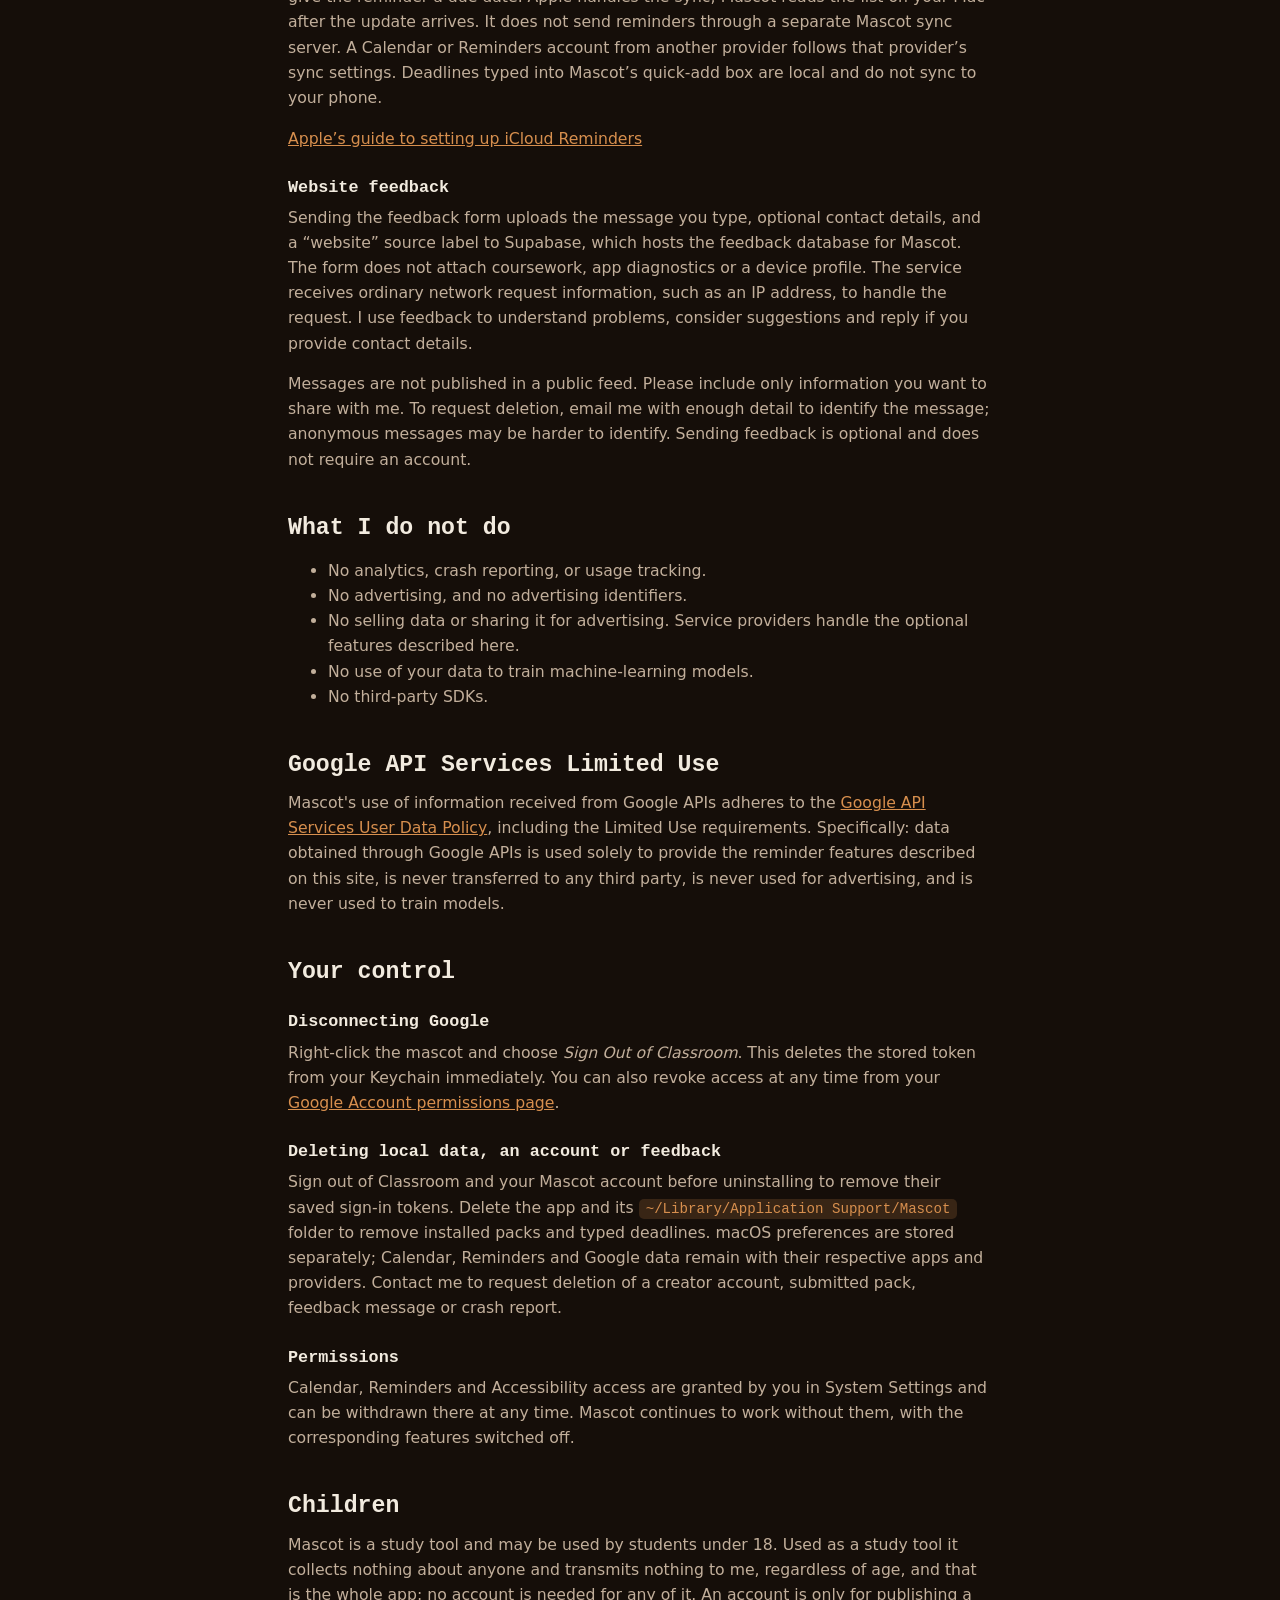
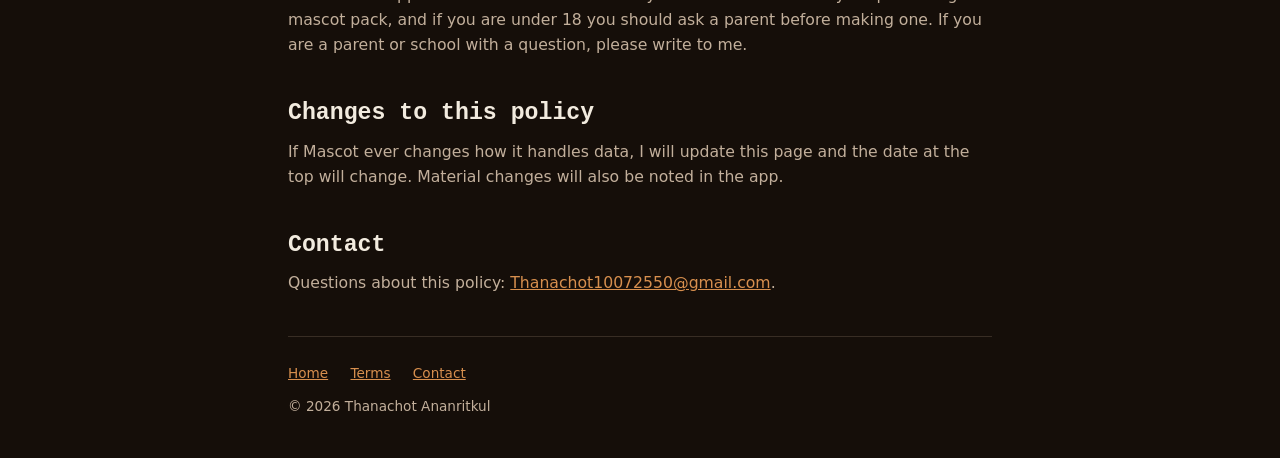
==== commit 567a92fa: "Privacy policy: sign-in scopes, version check, crash reports" ====
--- a/privacy.html
+++ b/privacy.html
@@ -76,7 +76,7 @@
 
 <h3>Google account data specifically</h3>
 
-<p>Mascot requests three Google OAuth scopes, all of them read-only:</p>
+<p>Mascot requests three read-only Google Classroom scopes:</p>
 
 <table>
     <tr><th>Scope</th><th>Used for</th></tr>
@@ -100,6 +100,15 @@
 <p>
     Mascot cannot modify, submit, or delete anything in Google Classroom. It has no
     write access. It cannot see other students' work.
+</p>
+
+<p>
+    Builds with account-matched assignment links also request <code>openid</code> and
+    <code>email</code> to identify the Google account connected to Mascot. The app reads
+    your verified email address directly from Google and keeps it in memory while running.
+    It includes that address in Classroom links so your browser can select the same account;
+    those links may appear in your browser history. The address is not sent to Mascot’s servers.
+    If the account cannot be identified, Google’s account chooser opens instead.
 </p>
 
 <h2>Where your data is stored</h2>
@@ -168,8 +177,38 @@
 <ul>
     <li><code>accounts.google.com</code> for signing in</li>
     <li><code>oauth2.googleapis.com</code> for renewing your session</li>
+    <li><code>openidconnect.googleapis.com</code> for identifying the account to use in Classroom links</li>
     <li><code>classroom.googleapis.com</code> and <code>www.googleapis.com</code> for reading your coursework</li>
 </ul>
+
+<h3>Checking for a new version</h3>
+
+<p>
+    Once a day, Mascot asks <code>studymascot.com</code> for a small file saying
+    which version is current. The request carries no account, no identifier and
+    nothing about you or your deadlines: it is the same file every visitor to the
+    website loads. If a newer version exists, Mascot says so and offers a link.
+    It never downloads or installs anything by itself. You can turn this off in
+    Settings, under Version.
+</p>
+
+<h3>Crash reports, only if you choose to send one</h3>
+
+<p>
+    If Mascot quits unexpectedly, the next time it opens it asks whether to send a
+    short report, and shows you the exact text before you decide. Nothing is sent
+    unless you click Send. The report says which versions of Mascot and macOS you
+    have, what kind of error it was, and the names of the functions inside Mascot
+    that were running when it stopped. It does not include your name, your account,
+    your deadlines, your files, or any identifier for your Mac: macOS keeps those in
+    its own crash files, and Mascot builds its report from a short list of fields
+    instead of sending those files.
+</p>
+
+<p>
+    Reports are stored on my server and only I can read them. You can turn the
+    question off in Settings, under Version, and ask me to delete a report you sent.
+</p>
 
 <h3>The mascot store, when you open it</h3>
 
@@ -320,7 +359,7 @@
     saved sign-in tokens. Delete the app and its <code>~/Library/Application Support/Mascot</code>
     folder to remove installed packs and typed deadlines. macOS preferences are stored separately;
     Calendar, Reminders and Google data remain with their respective apps and providers.
-    Contact me to request deletion of a creator account, submitted pack or feedback message.
+    Contact me to request deletion of a creator account, submitted pack, feedback message or crash report.
 </p>
 
 <h3>Permissions</h3>
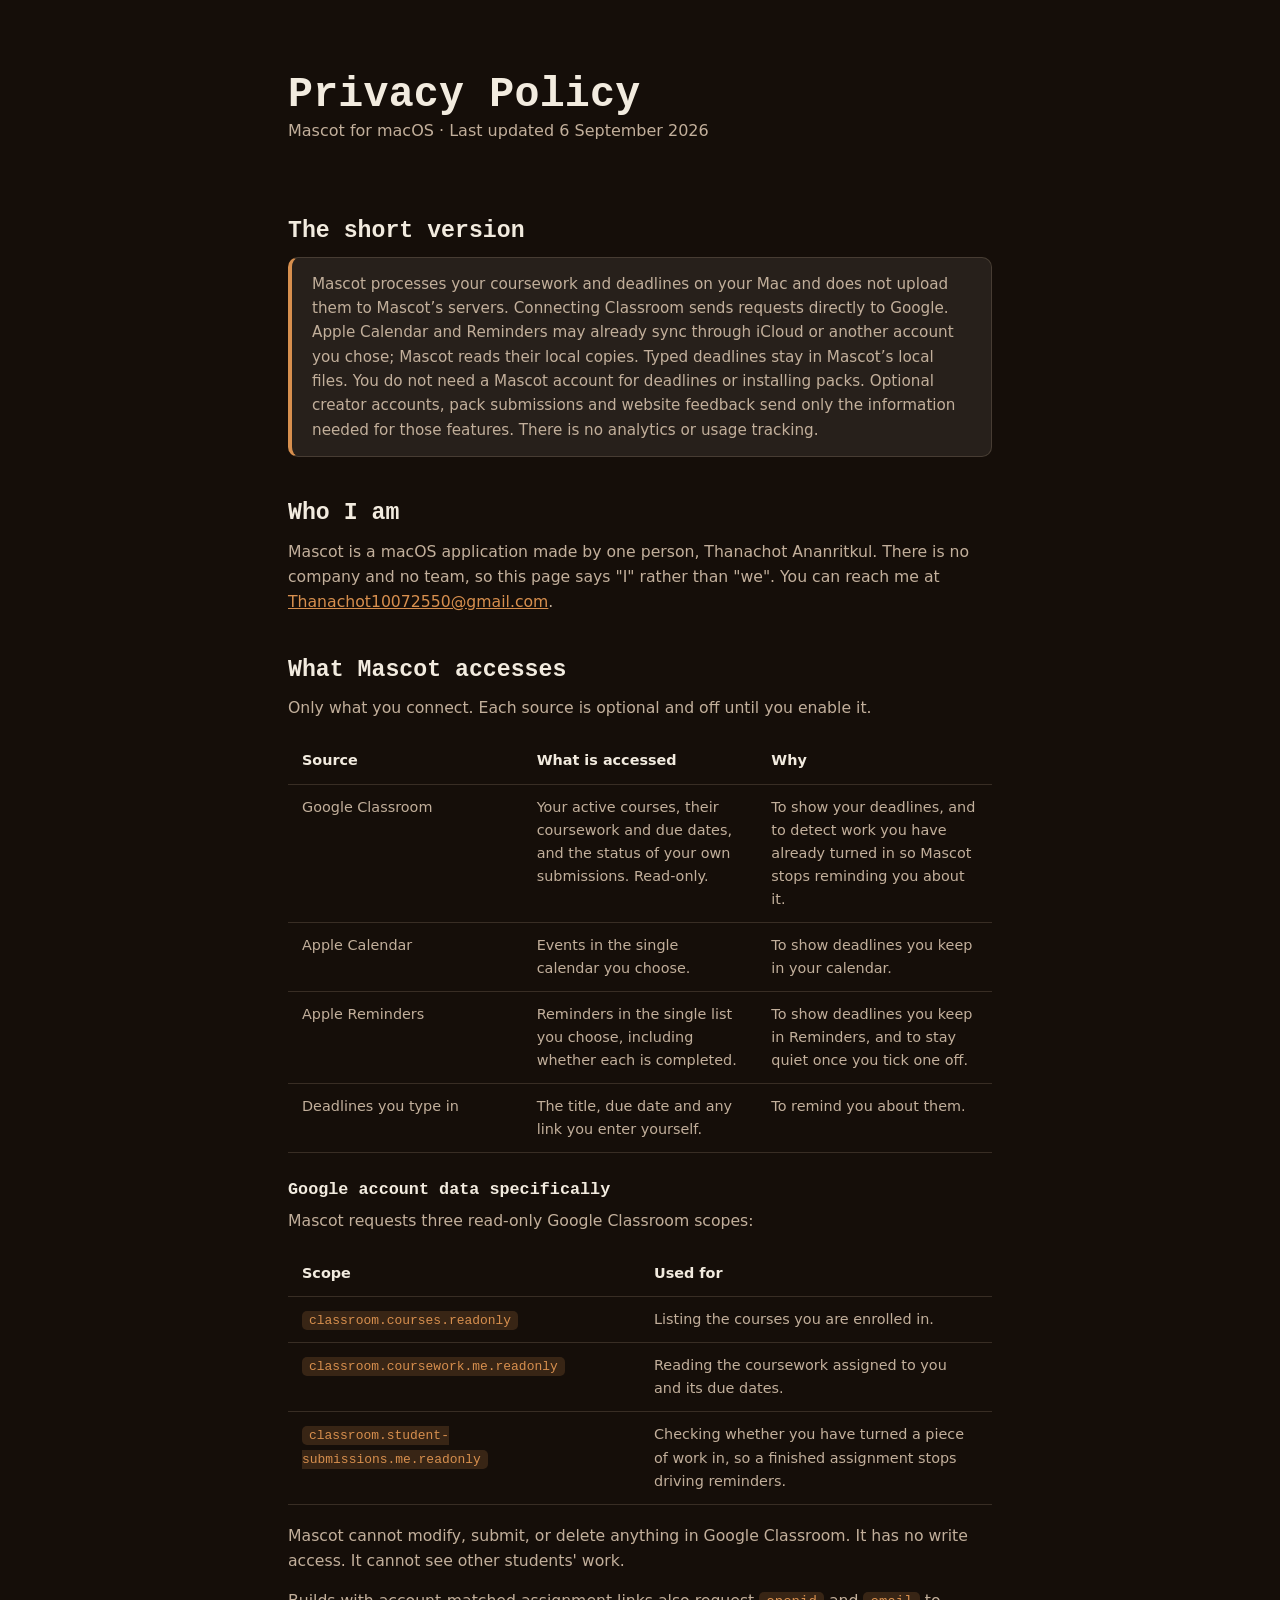
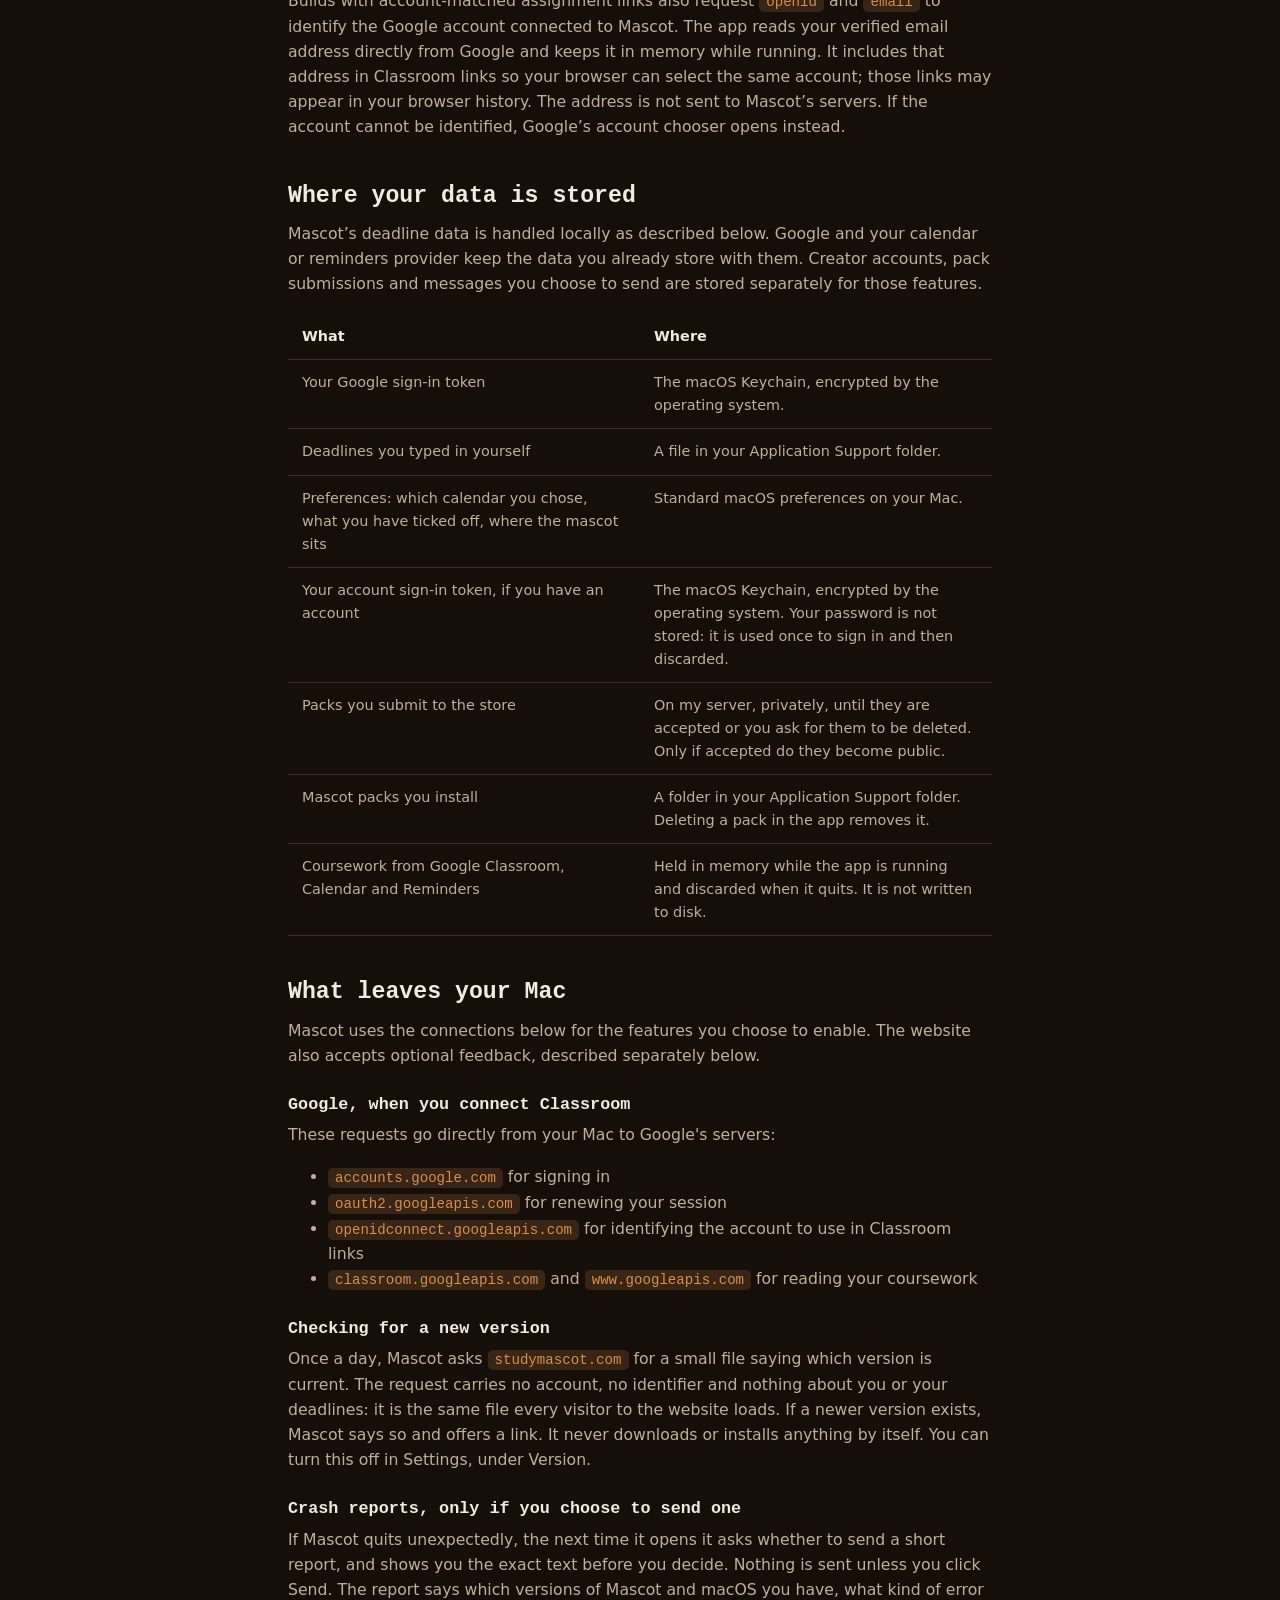
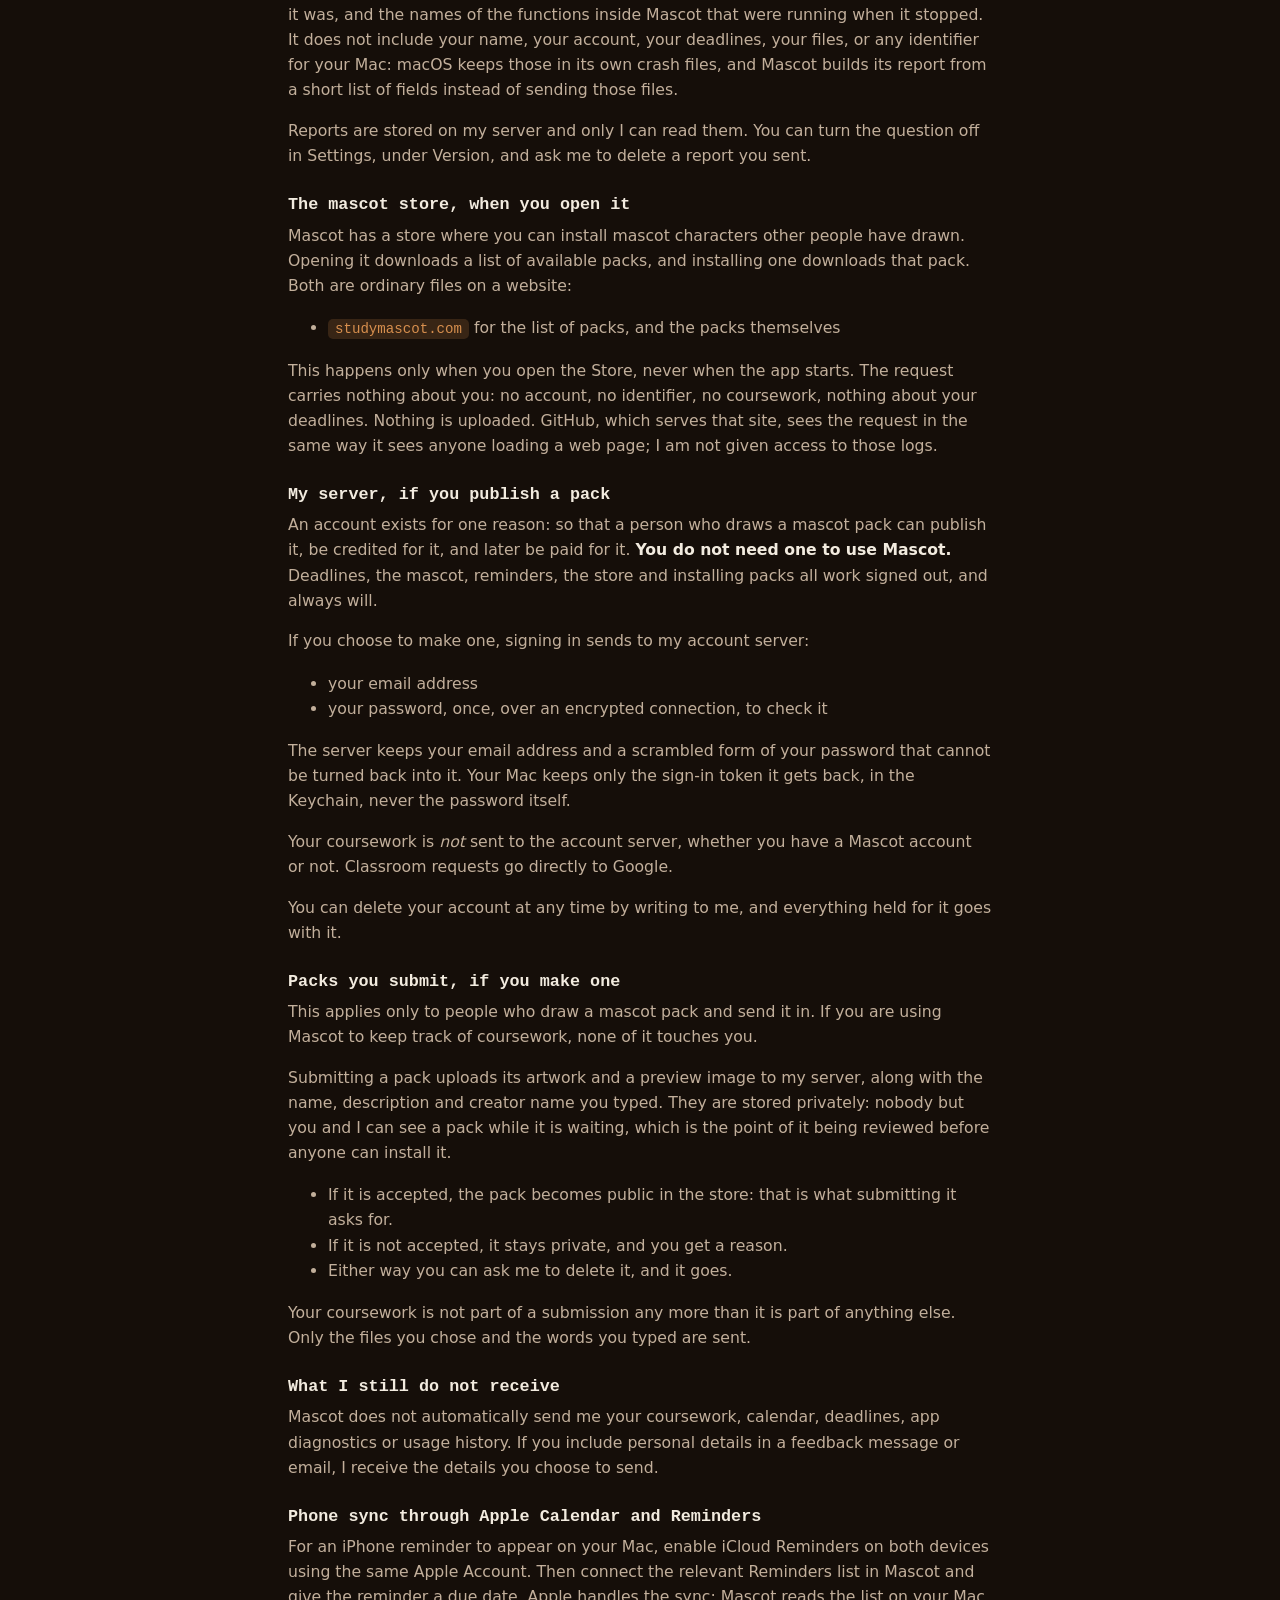
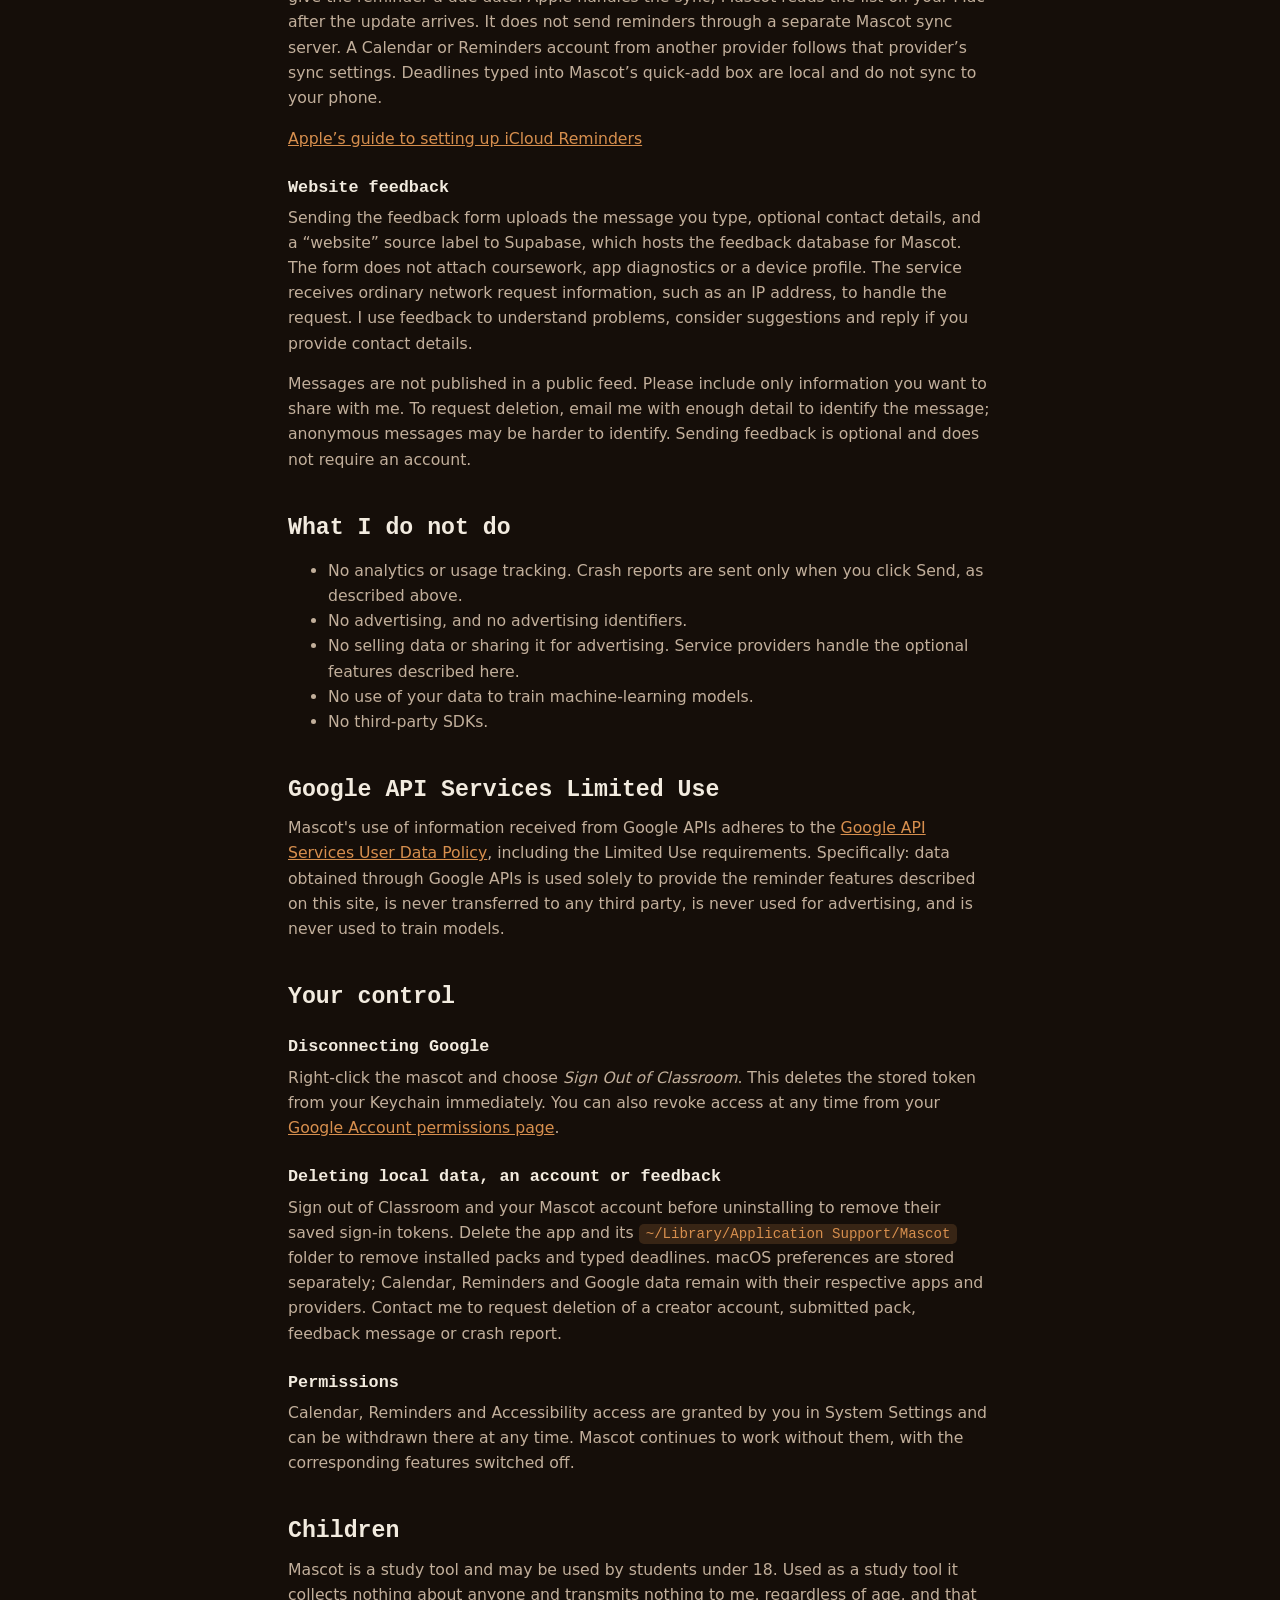
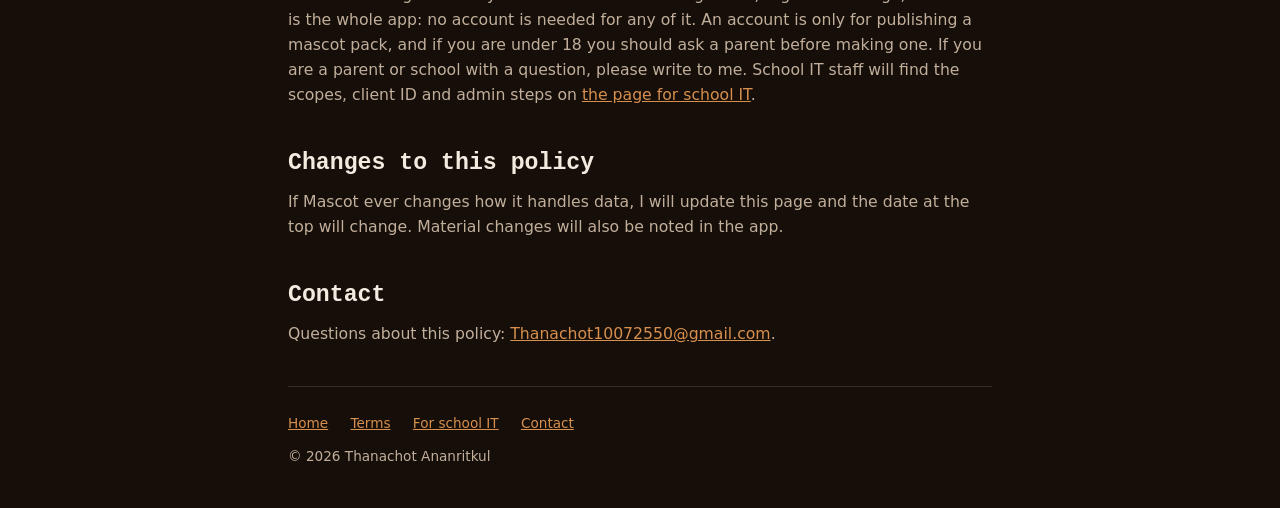
==== commit 3d513953: "Add a page for school IT" ====
--- a/privacy.html
+++ b/privacy.html
@@ -324,7 +324,7 @@
 <h2>What I do not do</h2>
 
 <ul>
-    <li>No analytics, crash reporting, or usage tracking.</li>
+    <li>No analytics or usage tracking. Crash reports are sent only when you click Send, as described above.</li>
     <li>No advertising, and no advertising identifiers.</li>
     <li>No selling data or sharing it for advertising. Service providers handle the optional features described here.</li>
     <li>No use of your data to train machine-learning models.</li>
@@ -376,7 +376,8 @@
     and that is the whole app: no account is needed for any of it. An account is only
     for publishing a mascot pack, and if you are under 18 you should ask a parent
     before making one. If you are a parent or school with a question, please write to
-    me.
+    me. School IT staff will find the scopes, client ID and admin steps on
+    <a href="schools.html">the page for school IT</a>.
 </p>
 
 <h2>Changes to this policy</h2>
@@ -393,6 +394,7 @@
 <footer>
     <a href="index.html">Home</a>
     <a href="terms.html">Terms</a>
+    <a href="schools.html">For school IT</a>
     <a href="mailto:Thanachot10072550@gmail.com">Contact</a>
     <div style="margin-top:12px">© 2026 Thanachot Ananritkul</div>
 </footer>
--- a/style.css
+++ b/style.css
@@ -936,3 +936,49 @@
     .guide-number { width:30px; height:30px; }
     .guide-step-title { font-size:.9rem; }
 }
+
+/* Shown only on phones and other non-Macs, under the download buttons. */
+.phone-note { margin-top: 14px; font-size: .92rem; line-height: 1.5; color: var(--muted); max-width: 34rem; }
+.phone-note a { font-weight: 600; }
+.phone-status { margin-top: 6px; min-height: 1.4em; font-size: .92rem; font-weight: 600; }
+
+/* "What's new", kept on the site rather than linked out to GitHub. */
+.whats-new { margin-top: 16px; max-width: 34rem; border-top: 1px solid var(--line); border-bottom: 1px solid var(--line); }
+.whats-new summary { cursor: pointer; padding: 11px 0; font-size: .92rem; font-weight: 600; color: var(--brand); list-style: none; }
+.whats-new summary::-webkit-details-marker { display: none; }
+.whats-new summary::after { content: " ↓"; }
+.whats-new[open] summary::after { content: " ↑"; }
+.whats-new summary:focus-visible { outline: 2px solid var(--brand); outline-offset: 3px; border-radius: 4px; }
+.whats-new ul { margin: 0 0 14px; padding-left: 1.15rem; display: grid; gap: 7px; font-size: .92rem; line-height: 1.45; color: var(--muted); }
+
+/* ---------- For school IT ----------
+   An admin's reference page: the facts first, then the steps, and readable
+   on paper, because this is the kind of page that gets printed and forwarded. */
+.schools .kicker { color: var(--brand); opacity: 1; margin: 0 0 10px; }
+.facts { margin: 18px 0; border-top: 1px solid var(--charcoal-line); }
+.facts > div { display: grid; grid-template-columns: 11rem 1fr; gap: 6px 18px; padding: 12px 0; border-bottom: 1px solid var(--charcoal-line); }
+.facts dt { font-weight: 700; color: var(--paper); font-size: .92rem; }
+.facts dd { margin: 0; color: var(--paper-muted); font-size: .92rem; line-height: 1.5; }
+.facts .client-id { display: block; width: fit-content; max-width: 100%; margin: 0 0 8px; word-break: break-all; font-size: .86rem; line-height: 1.6; }
+.copy { font: 600 .8rem var(--body); padding: 5px 12px; border-radius: 100px; border: 1px solid var(--charcoal-line); background: rgba(255, 244, 232, .08); color: var(--paper); cursor: pointer; vertical-align: middle; }
+.copy:hover { background: rgba(255, 244, 232, .16); }
+.copy:focus-visible { outline: 2px solid var(--brand); outline-offset: 2px; }
+.steps { padding-left: 1.3rem; display: grid; gap: 10px; }
+.steps li { padding-left: 4px; line-height: 1.55; }
+.steps li::marker { color: var(--brand); font-weight: 700; }
+body.doc strong { color: var(--paper); }
+@media (max-width: 600px) {
+    .facts > div { grid-template-columns: 1fr; gap: 2px; }
+}
+@media print {
+    body.doc { background: #fff; color: #000; }
+    body.doc h1, body.doc h2, body.doc h3, body.doc th, body.doc strong, .facts dt { color: #000; }
+    body.doc p, body.doc li, body.doc td, .facts dd, body.doc .lede, body.doc .note { color: #222; }
+    body.doc a, body.doc code, .schools .kicker { color: #000; }
+    body.doc code { background: #eee; }
+    body.doc .note { background: none; border-color: #999; }
+    body.doc header { padding-top: 0; }
+    .copy, body.doc footer { display: none; }
+}
+.schools table.lead-col th:first-child { width: 52%; }
+@media (max-width: 600px) { .schools table.lead-col th:first-child { width: 46%; } }
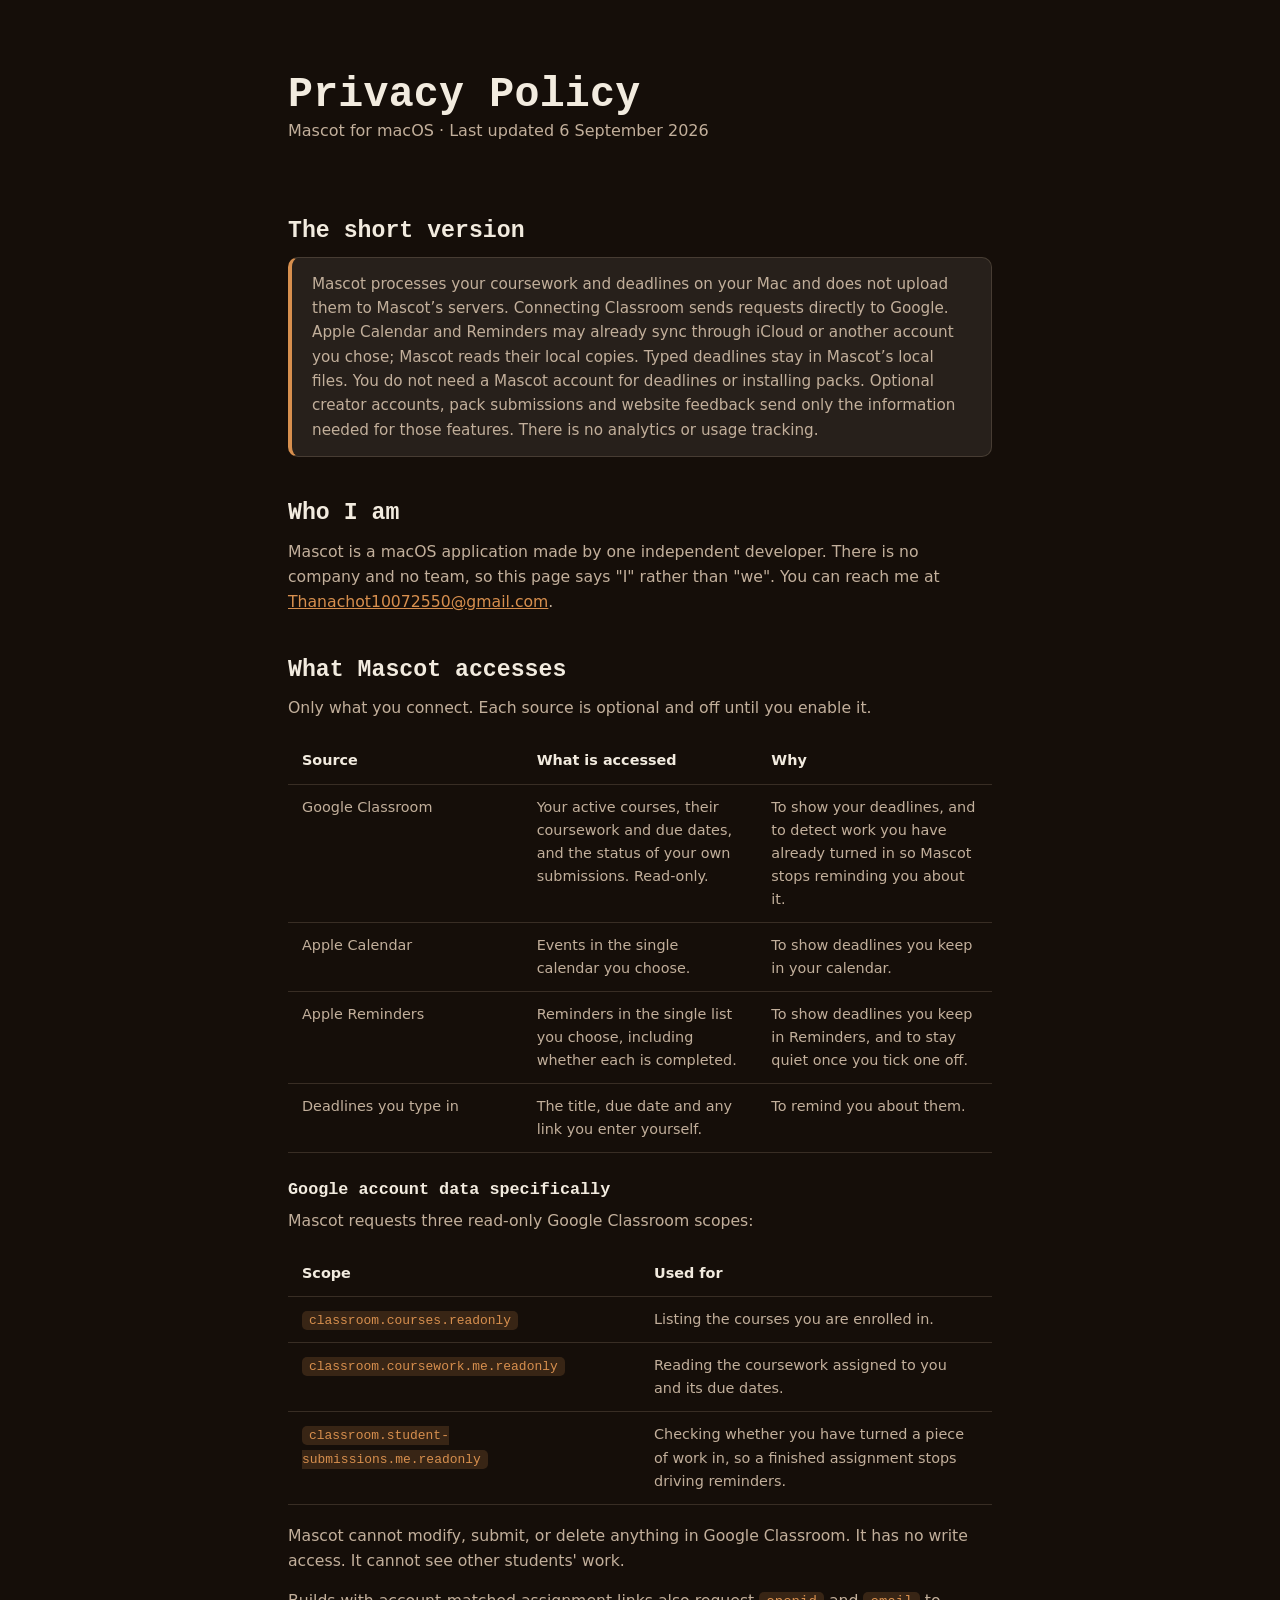
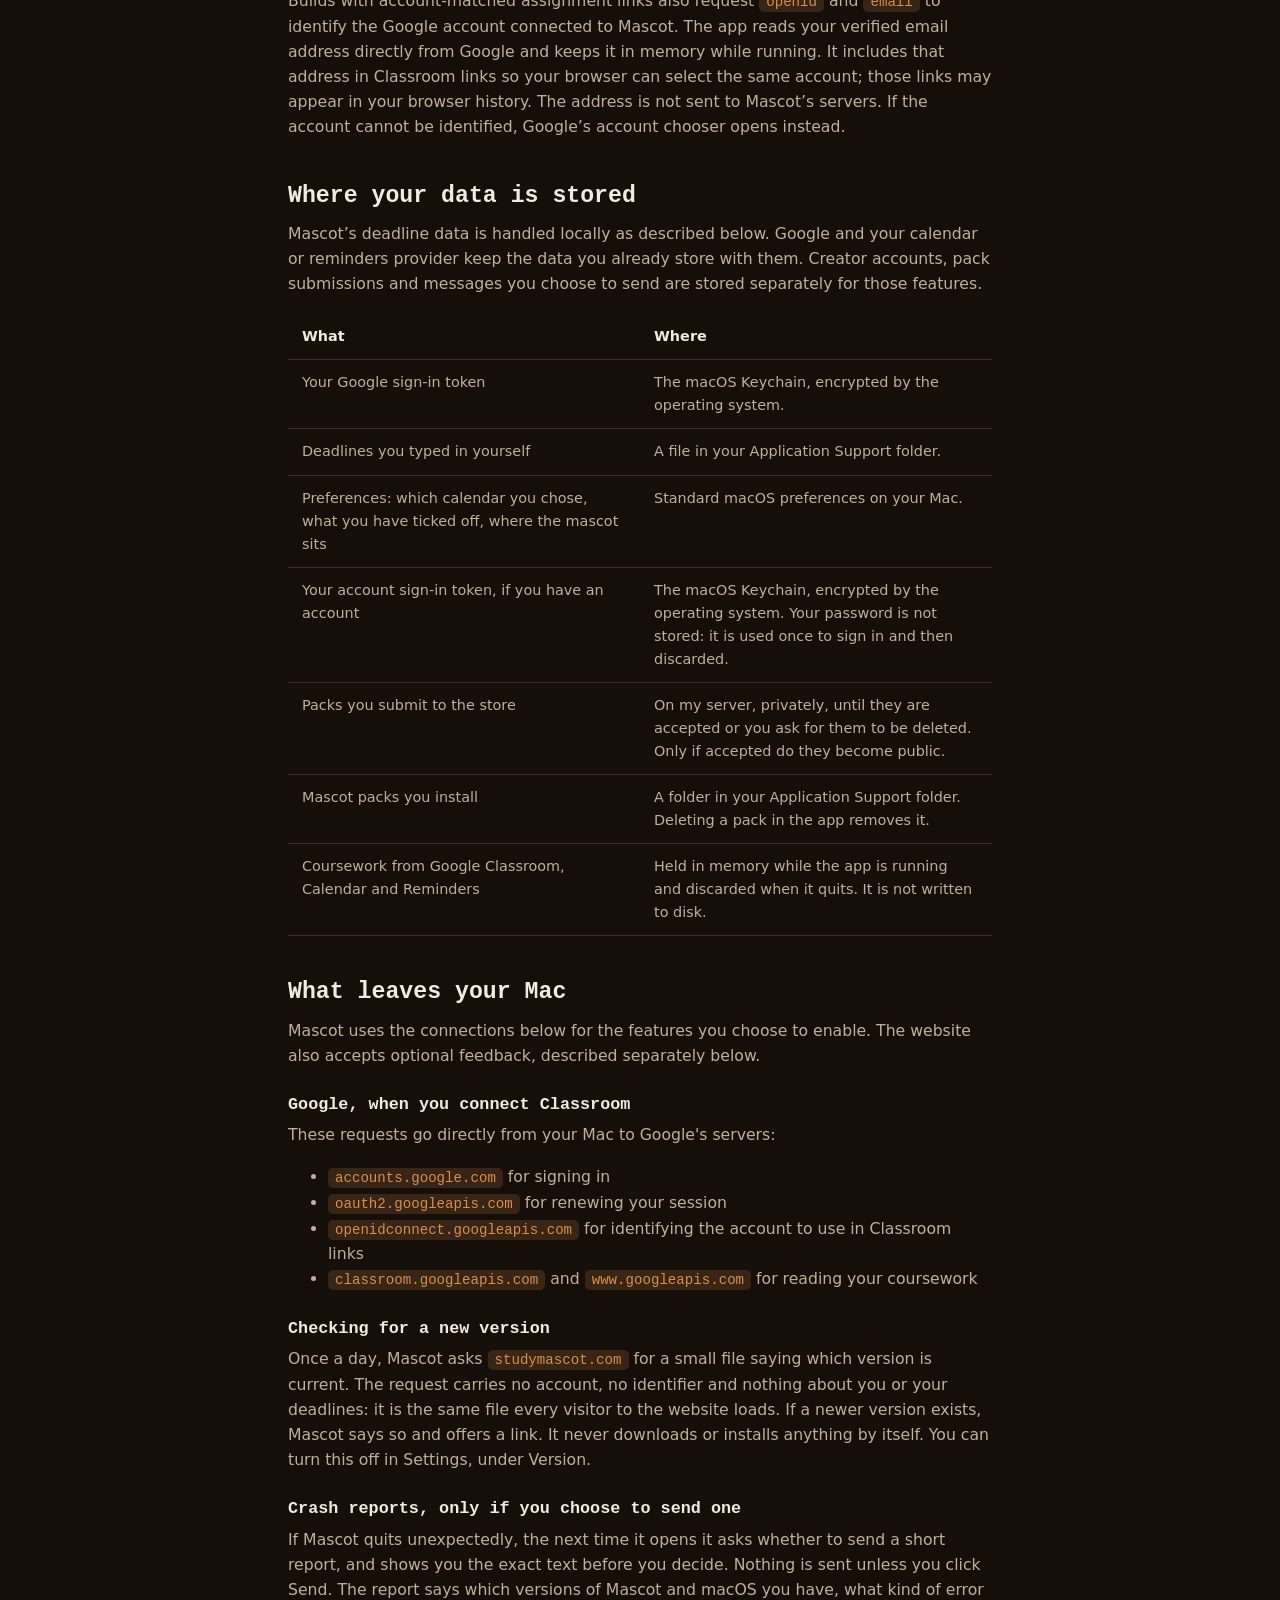
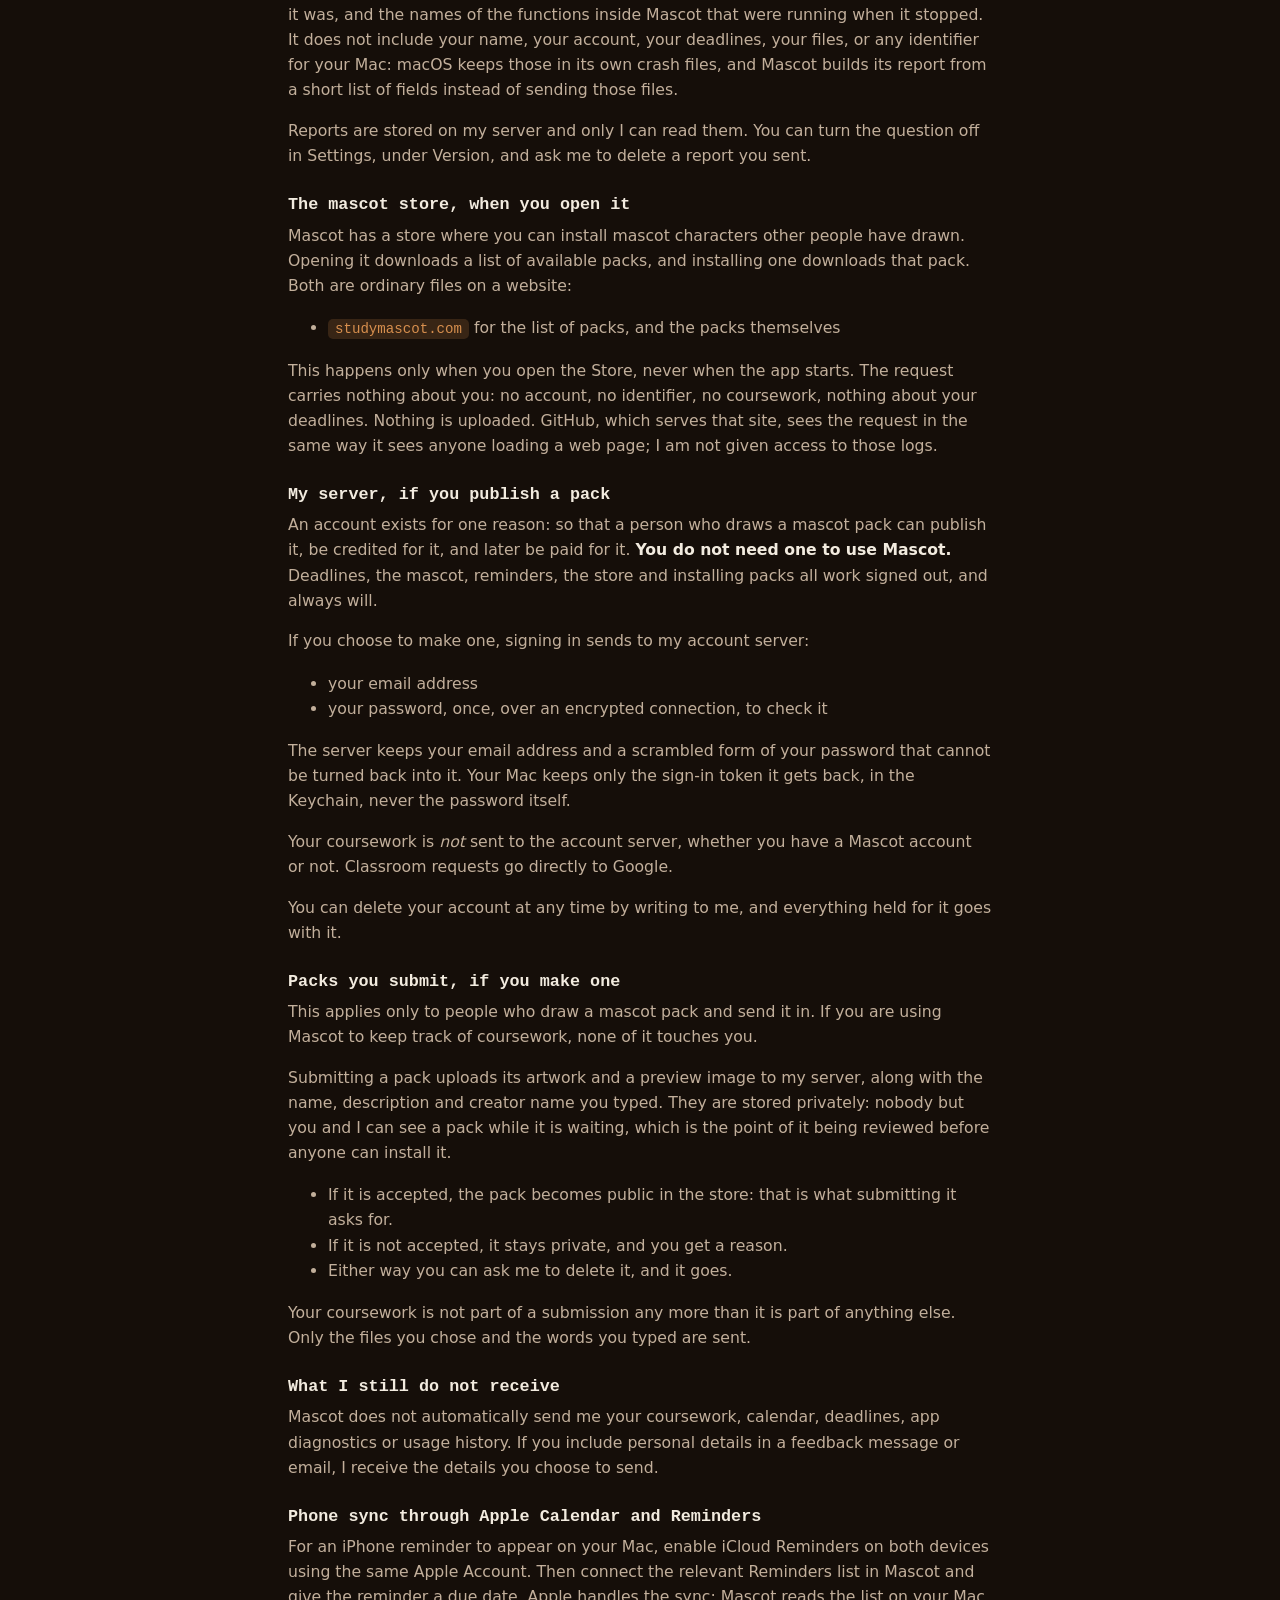
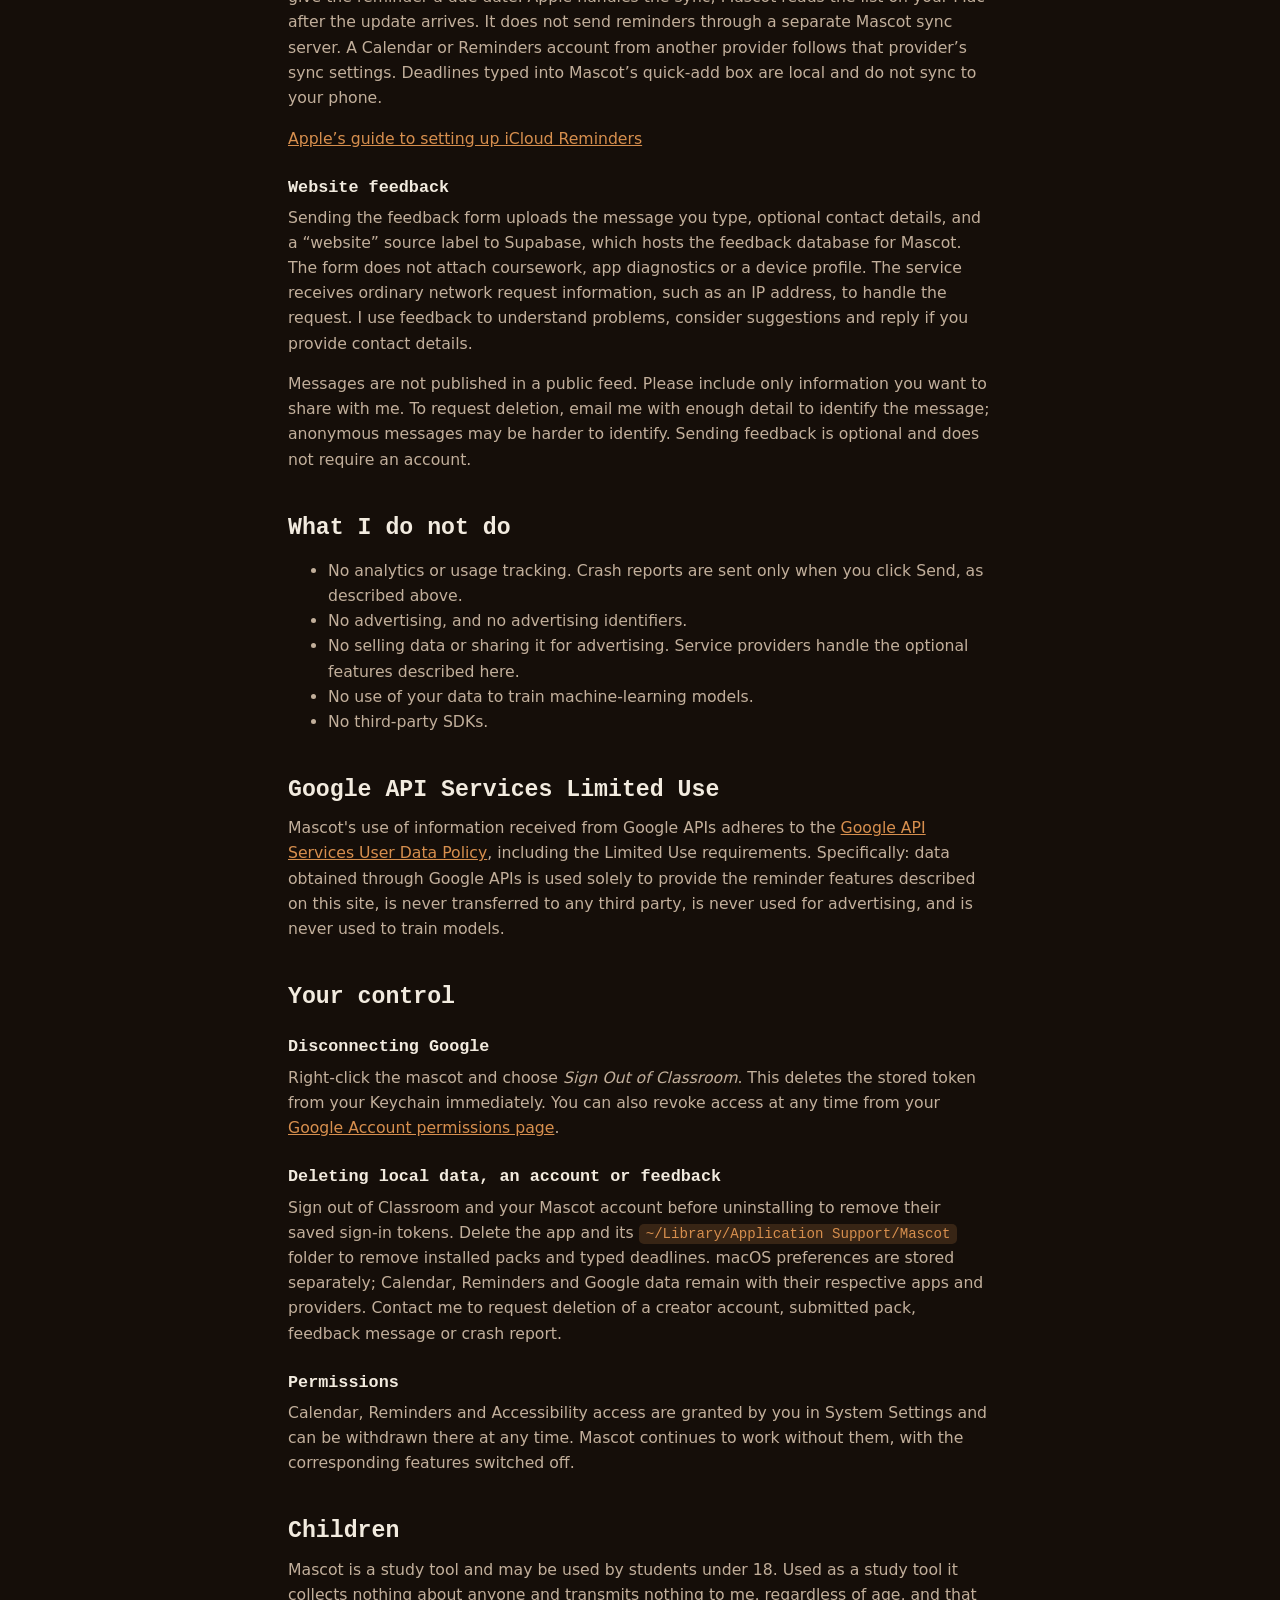
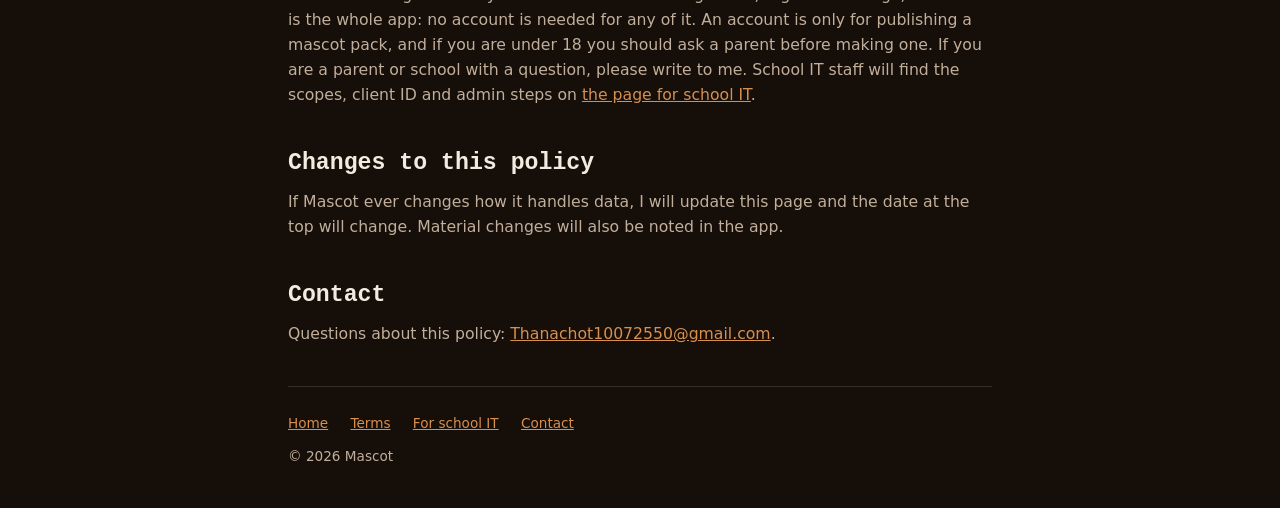
==== commit 511bb234: "Refer to the developer, not by name" ====
--- a/privacy.html
+++ b/privacy.html
@@ -32,7 +32,7 @@
 <h2>Who I am</h2>
 
 <p>
-    Mascot is a macOS application made by one person, Thanachot Ananritkul. There is no
+    Mascot is a macOS application made by one independent developer. There is no
     company and no team, so this page says "I" rather than "we". You can reach me at <a href="mailto:Thanachot10072550@gmail.com">Thanachot10072550@gmail.com</a>.
 </p>
 
@@ -396,7 +396,7 @@
     <a href="terms.html">Terms</a>
     <a href="schools.html">For school IT</a>
     <a href="mailto:Thanachot10072550@gmail.com">Contact</a>
-    <div style="margin-top:12px">© 2026 Thanachot Ananritkul</div>
+    <div style="margin-top:12px">© 2026 Mascot</div>
 </footer>
 
 </div>
--- a/style.css
+++ b/style.css
@@ -578,58 +578,87 @@
 .preview-modes { display: flex; padding: 4px; border: 1px solid rgba(79,62,41,.14); border-radius: 100px; background: rgba(255,255,255,.5); }
 .preview-modes button { border: 0; border-radius: 100px; background: transparent; font: 500 .875rem var(--body); padding: 9px 14px; color: var(--ink-muted); cursor: pointer; transition: color .2s, background .2s, box-shadow .2s; white-space: nowrap; }
 .preview-modes button[aria-pressed=true] { background: #263b42; color: #fff; box-shadow: 0 3px 10px #14252a24; }
-.desktop-scene { --dock-height: 72px; --dock-bottom: 24px; --pet-width: 180px; position: relative; height: 480px; isolation: isolate; border-radius: 26px; overflow: hidden; overflow: clip; color: #e9eff0; background: radial-gradient(ellipse at 85% 15%, #42616c 0, transparent 55%), radial-gradient(ellipse at 10% 100%, #264c62 0, transparent 60%), linear-gradient(145deg,#0d1d27,#192c35 60%,#0c1a23); border: 1px solid #d7eff42e; box-shadow: 0 35px 80px -30px #162a3b66, 0 4px 10px #172c3815; }
-.desktop-scene::before { content: ''; position: absolute; inset: -20%; z-index: -1; background: radial-gradient(ellipse at 60% 30%, #88c0cb28,transparent 40%); animation: desktop-light 12s ease-in-out infinite alternate; }
-@keyframes desktop-light { to { transform: translate(8%, 5%); opacity: .55; } }
-.desktop-caption { display:flex; justify-content:space-between; gap:12px; padding: 17px 25px; font-size: .8rem; color:#ccdce0; }
-.desktop-status::before { content:''; display:inline-block; width:6px; height:6px; margin-right:8px; border-radius:50%; background:#9cd7b4; box-shadow:0 0 12px #9cd7b477; }
-.desktop-scene[data-state=urgent] .desktop-status::before { background:#f8c07c; }
-.desktop-scene[data-state=overdue] .desktop-status::before { background:#e5a398; }
-.work-panel { position:absolute; top:58px; left:4%; width:63%; max-width:560px; border:1px solid #cbe1e321; border-radius:20px; background:linear-gradient(135deg,#26333bea,#1a282eea); box-shadow:0 18px 40px #0005,inset 0 1px #ffffff07; backdrop-filter:blur(24px); -webkit-backdrop-filter:blur(24px); overflow:hidden; }
-.work-heading { padding:19px 22px; border-bottom:1px solid #d0e3e21a; display:flex; align-items:center; justify-content:space-between; gap:12px; }
-.work-heading h2 { font:600 1.25rem/1.25 var(--body); margin:0 0 3px; letter-spacing:-.035em; }
-.work-heading p { color:#a7b7bb; margin:0; font-size:1rem; }
-.work-close { border:0; border-radius:50%; width:32px; height:32px; background:#ddebf010; color:#b8c7cb; font:28px/1 var(--body); cursor:pointer; }
-.work-close:hover { background:#ddebf026; color:#fff; }
-.work-content { min-height:178px; display:grid; align-items:center; }
-.work-empty { padding:20px; text-align:center; }
-.work-empty svg { width:44px; height:44px; stroke:#a3b9bc; stroke-width:2.5; stroke-linecap:round; stroke-linejoin:round; margin-bottom:9px; }
-.work-empty h3 { font:600 1.12rem var(--body); margin:0 0 7px; }
-.work-empty p { color:#b6c6ca; margin:0; font-size:.95rem; }
-.work-footer { padding:12px 22px; border-top:1px solid #d0e3e21a; display:flex; justify-content:space-between; gap:12px; color:#98afb6; font-size:.875rem; }
-.work-refresh { padding:0; border:0; background:none; color:#c0d1d5; font:600 .875rem var(--body); cursor:pointer; }
-.work-refresh:hover { color:#fff; }
-.work-assignment { padding:20px 22px; }
-.assignment-group { color:#b5c9ce; margin:0 0 12px; font-size:.875rem; }
-.complete-assignment { display:flex; align-items:center; gap:13px; background:none; border:0; color:#edf2f3; padding:0; text-align:left; font:inherit; cursor:pointer; }
-.assignment-check { width:20px; height:20px; border:2px solid #dda368; border-radius:6px; flex:none; }
-.complete-assignment:hover .assignment-check { background:#dda36830; }
-.complete-assignment strong { display:block; font-size:.95rem; font-weight:500; }
-.complete-assignment small { display:block; color:#b7c8cc; font-size:.8rem; margin-top:4px; }
-.assignment-hint { margin:13px 0 0 33px; color:#bdcfbf; font-size:.8rem; }
+.desktop-scene { --dock-height:68px; --dock-bottom:18px; --pet-width:150px; --body:-apple-system,BlinkMacSystemFont,"Segoe UI",sans-serif; position:relative; width:100%; aspect-ratio:16 / 10; min-height:560px; isolation:isolate; border:9px solid #17181b; border-radius:25px; overflow:hidden; color:#26282e; font-family:var(--body); background:#457d9c url(img/desktop-coast.webp) center / cover; box-shadow:0 0 0 1px #67676b,0 0 0 3px #c7c5c0,0 30px 65px -20px #1b26345c,0 5px 12px #0002; }
+.mac-menubar { position:absolute; top:0; inset-inline:0; height:27px; display:flex; justify-content:space-between; align-items:center; padding:0 14px; background:#e4f1fa70; backdrop-filter:blur(24px); -webkit-backdrop-filter:blur(24px); font-size:10px; line-height:1; color:#122734; }
+.mac-menu-left,.mac-menu-right { display:flex; align-items:center; gap:14px; white-space:nowrap; }
+.mac-menu-left b { font-weight:650; }
+.mac-apple { font-size:17px; }
+.mac-menu-right svg { width:15px; height:14px; fill:none; stroke:currentColor; stroke-width:1.6; stroke-linecap:round; }
+.mac-menu-right .mac-battery { width:23px; }
+.mac-camera { position:absolute; top:-1px; left:50%; transform:translateX(-50%); width:116px; height:24px; border-radius:0 0 8px 8px; background:#17181b; }
+.mac-camera::after { content:''; position:absolute; top:8px; right:13px; width:5px; height:5px; border-radius:50%; background:#172937; box-shadow:inset 0 0 2px #557086; }
+.desktop-caption { position:absolute; top:48px; right:25px; font-size:11px; color:#fff; text-shadow:0 1px 5px #0005; }
+.desktop-status { display:inline-flex; align-items:center; padding:6px 11px; border:1px solid #fff3; border-radius:20px; background:#1731445e; backdrop-filter:blur(16px); -webkit-backdrop-filter:blur(16px); }
+.desktop-status::before { content:''; width:5px; height:5px; margin-right:7px; border-radius:50%; background:#a9e9c0; }
+.desktop-scene[data-state=urgent] .desktop-status::before { background:#ffd59a; }
+.desktop-scene[data-state=overdue] .desktop-status::before { background:#ffb3a6; }
+.work-panel { position:absolute; bottom:160px; right:10%; width:360px; max-width:70%; border:1px solid #ffffffba; border-radius:12px; background:#f5f5f2e8; box-shadow:0 20px 45px #071c3659,0 2px 6px #0002,inset 0 0 0 1px #fff5; backdrop-filter:blur(30px) saturate(1.2); -webkit-backdrop-filter:blur(30px) saturate(1.2); overflow:hidden; }
+.work-titlebar { height:36px; padding:0 12px; display:flex; align-items:center; justify-content:space-between; border-bottom:1px solid #0000000c; background:#f3f2efb0; font-size:11px; font-weight:600; color:#696a6e; }
+.work-titlebar > span { margin-left:-31px; }
+.work-titlebar > svg { width:15px; height:15px; fill:none; stroke:#777b80; stroke-width:1.2; }
+.window-controls { display:flex; gap:7px; align-items:center; }
+.window-controls > * { width:11px; height:11px; border-radius:50%; box-shadow:inset 0 0 0 1px #00000012; }
+.work-close { position:relative; border:0; padding:0; background:#ff6058; color:#6a201b; cursor:pointer; font:12px/11px var(--body); }
+.work-close::before { content:''; position:absolute; inset:-6px; }
+.work-close span { opacity:0; }
+.work-close:hover span,.work-close:focus-visible span { opacity:1; }
+.window-minimize { background:#ffbd2e; }
+.window-zoom { background:#28c840; }
+.work-heading { padding:17px 20px 14px; display:flex; align-items:center; justify-content:space-between; gap:12px; }
+.work-heading h2 { font:650 18px/1.3 var(--body); margin:0 0 3px; letter-spacing:-.025em; }
+.work-heading p { color:#74777e; margin:0; font-size:11px; }
+.work-app-icon { display:grid; place-items:center; width:35px; height:35px; border-radius:9px; background:linear-gradient(#f9e6c9,#e7bd85); border:1px solid #cba7796b; box-shadow:0 1px 3px #0001; }
+.work-content { min-height:140px; display:grid; align-items:center; margin:0 12px 12px; background:#fff9; border:1px solid #00000009; border-radius:8px; }
+.work-empty { padding:18px; text-align:center; }
+.work-empty svg { width:32px; height:32px; stroke:#5c8b76; stroke-width:2; stroke-linecap:round; stroke-linejoin:round; margin-bottom:7px; }
+.work-empty h3 { font:600 14px var(--body); margin:0 0 5px; }
+.work-empty p { color:#7a7d83; margin:0; font-size:12px; }
+.work-footer { padding:9px 16px; border-top:1px solid #0000000b; display:flex; align-items:center; justify-content:space-between; gap:10px; color:#72767c; font-size:10px; }
+.work-refresh { padding:3px 9px; border:1px solid #00000016; border-radius:5px; background:#fff9; color:#454950; box-shadow:0 1px 2px #0000000a; font:500 10px var(--body); cursor:pointer; }
+.work-refresh:hover { background:#fff; }
+.work-assignment { padding:14px 13px; }
+.assignment-group { color:#797b83; margin:0 0 11px; font-size:10px; font-weight:600; }
+.complete-assignment { display:flex; align-items:center; gap:10px; background:none; border:0; color:#2c2f35; padding:0; text-align:left; font:inherit; cursor:pointer; }
+.assignment-check { width:17px; height:17px; border:1.5px solid #c99550; border-radius:50%; flex:none; box-shadow:inset 0 0 0 2px #fff9; }
+.complete-assignment:hover .assignment-check { background:#e2b16e; }
+.complete-assignment strong { display:block; font-size:12px; line-height:1.4; font-weight:550; }
+.complete-assignment small { display:block; color:#757a82; font-size:10px; margin-top:4px; }
+.assignment-hint { margin:12px 0 0 27px; color:#81858b; font-size:10px; line-height:1.5; }
+.desktop-scene[data-state=overdue] .assignment-check { border-color:#ca6c61; }
+.desktop-scene[data-state=overdue] .assignment-group { color:#b6574d; }
 .work-content.state-changed { animation:panel-content-in .3s ease both; }
 @keyframes panel-content-in { from { opacity:.4; transform:translateY(5px); } to { opacity:1; transform:none; } }
-/* Both paws share the Dock edge; the hindquarters extend beyond its right end. */
-.dock-assembly { position:absolute; left:3%; right:3%; bottom:var(--dock-bottom); height:var(--dock-height); }
+/* The sprite's paw line stays on the Dock's top edge at every size. */
+.dock-assembly { position:absolute; width:min(570px,94%); left:50%; transform:translateX(-50%); bottom:var(--dock-bottom); height:var(--dock-height); }
 .desktop-pet { position:absolute; right:0; bottom:calc(var(--dock-height) - var(--pet-width) * .36666667); z-index:3; border:0; padding:0; background:none; cursor:pointer; border-radius:12px; }
 .desktop-pet .sprite { --fw:var(--pet-width); filter:drop-shadow(0 5px 3px #0002); }
 .desktop-pet:hover { filter:brightness(1.06); }
-.mac-dock { position:absolute; left:0; right:calc(var(--pet-width) * .38); bottom:0; height:100%; border:1px solid #d7eff433; border-top-color:#b4d2df8c; border-radius:17px; background:linear-gradient(180deg,#6b8a9845,#4d697d60); backdrop-filter:blur(16px); -webkit-backdrop-filter:blur(16px); box-shadow:0 10px 25px #0004,inset 0 1px #fff1; display:flex; align-items:center; justify-content:center; gap:clamp(10px,2.4vw,22px); padding:10px 8%; }
-.dock-icon { width:44px; height:44px; flex-shrink:0; border-radius:11px; display:grid; place-items:center; box-shadow:inset 0 1px #ffffff60,0 3px 5px #0003; background:linear-gradient(145deg,#76b9d6,#3588bf); }
-.dock-icon svg { width:31px; height:31px; fill:none; stroke:#eff7fb; stroke-width:1.7; stroke-linecap:round; stroke-linejoin:round; }
-.dock-blue svg { stroke:#123956; }
-.dock-purple { background:linear-gradient(145deg,#d17ab6,#8061b8); }
-.dock-notes { background:linear-gradient(#edd175 27%,#f2ebd4 28%); }
-.dock-notes svg { stroke:#9a8c65; }
-.dock-mail { background:linear-gradient(145deg,#76b4ce,#428aa4); }
-.dock-calendar { background:#f5f1eb; display:flex; flex-direction:column; color:#37424b; gap:0; overflow:hidden; }
-.dock-calendar span { background:#d76e64; color:white; width:100%; text-align:center; font-size:8px; line-height:15px; }
-.dock-calendar b { font-size:21px; line-height:28px; font-weight:500; }
-.dock-window { background:linear-gradient(150deg,#515e73,#2b374a); }
-.dock-trash { background:linear-gradient(150deg,#b4bec5,#737f8a); }
-.dock-divider { width:1px; height:35px; background:#cce4ef3d; }
-.preview-caption { color:var(--ink-muted); text-align:center; margin:17px 0 0; font-size:.8rem; }
-.preview-caption span { margin-left:12px; }
+.mac-dock { position:absolute; left:0; right:calc(var(--pet-width) * .38); bottom:0; height:100%; border:1px solid #fff8; border-radius:16px; background:linear-gradient(180deg,#e9eff09c,#dae7ef66); backdrop-filter:blur(24px) saturate(1.5); -webkit-backdrop-filter:blur(24px) saturate(1.5); box-shadow:0 6px 20px #091e352e,inset 0 0 0 1px #ffffff26; display:flex; align-items:center; justify-content:center; gap:14px; padding:8px 14px 12px; }
+.dock-icon { position:relative; width:42px; height:42px; flex-shrink:0; border-radius:10px; display:grid; place-items:center; box-shadow:inset 0 1px 1px #fff9,0 2px 3px #142a3733; background:linear-gradient(135deg,#4ec7ff,#087cdd); }
+.dock-icon svg { width:30px; height:30px; fill:none; stroke:#fff; stroke-width:1.7; stroke-linecap:round; stroke-linejoin:round; }
+.dock-blue { background:linear-gradient(90deg,#42b6fa 50%,#d9f0fe 50%); }
+.dock-blue svg { stroke:#1f4770; }
+.dock-running::after { content:''; position:absolute; bottom:-7px; left:calc(50% - 1.5px); width:3px; height:3px; background:#2b3545a6; border-radius:50%; }
+.dock-purple { background:linear-gradient(#ff627a,#f51d45); }
+.dock-notes { background:linear-gradient(#ffdc52 27%,#fffcf2 28%); }
+.dock-notes svg { stroke:#b2afa3; stroke-width:1; }
+.dock-mail { background:linear-gradient(#22bdff,#0874ed); }
+.dock-calendar { background:#fffcf8; display:flex; flex-direction:column; color:#242528; gap:0; overflow:hidden; }
+.dock-calendar span { color:#e74646; width:100%; text-align:center; font-size:8px; line-height:14px; font-weight:600; }
+.dock-calendar b { font-size:25px; line-height:26px; font-weight:300; letter-spacing:-1px; }
+.dock-window { background:linear-gradient(#fbe3bd,#d69c58); }
+.dock-window img { width:34px; height:34px; image-rendering:pixelated; }
+.dock-trash { background:linear-gradient(135deg,#e6edf1,#aebecb); }
+.dock-trash svg { stroke:#f8fcff; }
+.dock-divider { width:1px; height:38px; background:#36536f30; margin-inline:2px; }
+.preview-caption { display:flex; align-items:center; justify-content:space-between; gap:16px; color:var(--ink-muted); margin:22px 4px 0; font-size:12px; }
+.preview-caption p { margin:0; font-weight:500; }
+.preview-caption p span { display:block; font-weight:400; margin-top:2px; opacity:.8; }
+.preview-play { display:inline-flex; align-items:center; gap:8px; flex-shrink:0; border:1px solid #71614c35; border-radius:30px; padding:9px 15px; background:#ffffff50; color:var(--ink); font:500 12px var(--body); cursor:pointer; }
+.preview-play:hover { background:#ffffff90; }
+.preview-play > span { font-size:10px; }
+.preview-play:disabled { opacity:.6; cursor:default; }
+
 
 /* A warmer entrance, quieter transitions, and clear interaction feedback. */
 .home .hero { padding-top:36px; padding-bottom:60px; background:var(--cream); }
@@ -691,6 +720,9 @@
     .hero .chip { font-size:.75rem; padding:8px 10px; }
     .preview-toolbar { flex-wrap:wrap; justify-content:center; }
 }
+@media (max-width:760px) {
+    .mac-menu-extra { display:none; }
+}
 @media (max-width:600px) {
     .hero .chip { display:none; }
     .home .hero { padding-top:18px; padding-bottom:40px; }
@@ -702,26 +734,31 @@
     .motion-toggle { font-size:.75rem; padding:6px 8px; }
     .preview-toolbar { gap:12px; }
     .preview-toolbar > p { font-size:.875rem; }
-    .desktop-scene { --pet-width:126px; --dock-height:58px; --dock-bottom:28px; height:470px; border-radius:19px; }
-    .desktop-caption { font-size:.75rem; padding:13px 15px; }
-    .desktop-status { display:none; }
-    .work-panel { left:5%; top:42px; width:90%; }
-    .work-heading { padding:14px 16px; }
-    .work-heading h2 { font-size:1.05rem; }
-    .work-heading p { font-size:.875rem; }
-    .work-content { min-height:156px; }
-    .work-footer { padding:11px 16px; font-size:.8rem; }
-    .work-assignment { padding:12px 15px; }
-    .assignment-hint { font-size:.75rem; margin-left:0; }
-    .desktop-pet { right:0; }
-    .mac-dock { gap:10px; padding:8px 12px; }
-    .dock-icon { width:34px; height:34px; border-radius:9px; }
+    .desktop-scene { --pet-width:126px; --dock-height:58px; --dock-bottom:20px; height:505px; min-height:0; aspect-ratio:auto; border-width:6px; border-radius:18px; }
+    .mac-menubar { padding-inline:10px; font-size:9px; }
+    .mac-menu-left,.mac-menu-right { gap:10px; }
+    .mac-menu-extra,.mac-menu-view,.mac-battery { display:none; }
+    .mac-camera { width:70px; height:22px; }
+    .desktop-caption { top:39px; right:14px; font-size:10px; }
+    .work-panel { left:16px; right:auto; top:76px; bottom:auto; width:calc(100% - 32px); max-width:none; }
+    .work-heading { padding:12px 16px; }
+    .work-heading h2 { font-size:17px; }
+    .work-content { min-height:120px; margin-bottom:9px; }
+    .work-empty { padding:12px; }
+    .work-assignment { padding:12px; }
+    .work-footer { padding:8px 14px; }
+    .dock-assembly { width:96%; }
+    .mac-dock { gap:9px; padding:8px 10px 12px; border-radius:13px; }
+    .dock-icon { width:34px; height:34px; border-radius:8px; }
     .dock-icon svg { width:25px; height:25px; }
-    .dock-calendar span { line-height:11px; }
-    .dock-calendar b { font-size:17px; line-height:23px; }
-    .dock-icon:nth-child(4), .dock-icon:nth-child(7) { display:none; }
-    .preview-caption { font-size:.8rem; }
-    .preview-caption span { display:block; margin:3px 0 0; }
+    .dock-window img { width:28px; height:28px; }
+    .dock-calendar span { line-height:11px; font-size:7px; }
+    .dock-calendar b { font-size:21px; line-height:22px; }
+    .dock-icon:nth-child(4), .dock-trash { display:none; }
+    .dock-divider { height:30px; margin:0; }
+    .preview-caption { align-items:flex-start; font-size:11px; gap:10px; margin-top:18px; }
+    .preview-caption p { max-width:65%; }
+    .preview-play { padding:8px 11px; font-size:11px; }
     .preview-modes button { padding:9px 12px; }
 }
 @media (max-width:380px) {
@@ -731,7 +768,11 @@
     .nav-links { gap:6px; }
     .nav .btn { font-size:.8rem; padding:9px 10px; }
     .motion-toggle { font-size:.65rem; padding:6px; }
-    .desktop-scene { height:500px; }
+    .desktop-scene { height:540px; }
+    .mac-menu-left > span:not(.mac-apple) { display:none; }
+    .mac-menu-right svg { display:none; }
+    .preview-caption { flex-wrap:wrap; }
+    .preview-caption p { max-width:none; }
 }
 @media (prefers-reduced-motion:reduce) {
     .home *, .home *::before, .home *::after { animation:none !important; transition:none !important; }
@@ -772,10 +813,6 @@
     .home .hero-stage { padding-bottom:32px; }
     .coursework-comparison { grid-template-columns:1fr; }
     .coursework-body { min-height:230px; }
-}
-@media (max-width:600px) {
-    .dock-assembly { right:0; }
-    .mac-dock { gap:8px; padding-inline:8px; }
 }
 @media (max-width:380px) {
     .mac-dock .dock-notes { display:none; }
@@ -982,3 +1019,18 @@
 }
 .schools table.lead-col th:first-child { width: 52%; }
 @media (max-width: 600px) { .schools table.lead-col th:first-child { width: 46%; } }
+
+/* ---------- early-preview notice ----------
+   A sheet like the pack page, but a message: narrower, and the warning box in
+   the site's yellow so it reads as "heads up", not "danger". */
+.notice { width: min(500px, calc(100vw - 32px)); }
+.notice-kicker { margin: 0 0 4px; font-family: var(--display); font-size: .8rem; letter-spacing: .12em; text-transform: uppercase; color: var(--brand-2); }
+.notice-lede { margin: 0 0 14px; }
+.notice .linkish { color: var(--brand-2); text-decoration: underline; }
+.notice-warning { padding: 13px 15px; border-radius: 12px; background: #e3cf3c33; border: 1px solid #c9b52c80; }
+.notice-warning p { margin: 0; font-size: .92rem; line-height: 1.5; color: var(--ink); }
+.notice-warning q { font-weight: 600; quotes: "“" "”"; }
+.notice-warning-title { font-weight: 700; margin-bottom: 4px !important; }
+.notice-points { margin: 14px 0 0; padding-left: 1.1rem; display: grid; gap: 7px; font-size: .92rem; line-height: 1.5; color: var(--ink-muted); }
+.notice-points strong { color: var(--ink); }
+.notice-steps { font-size: .9rem; font-weight: 600; color: var(--brand-2); }
